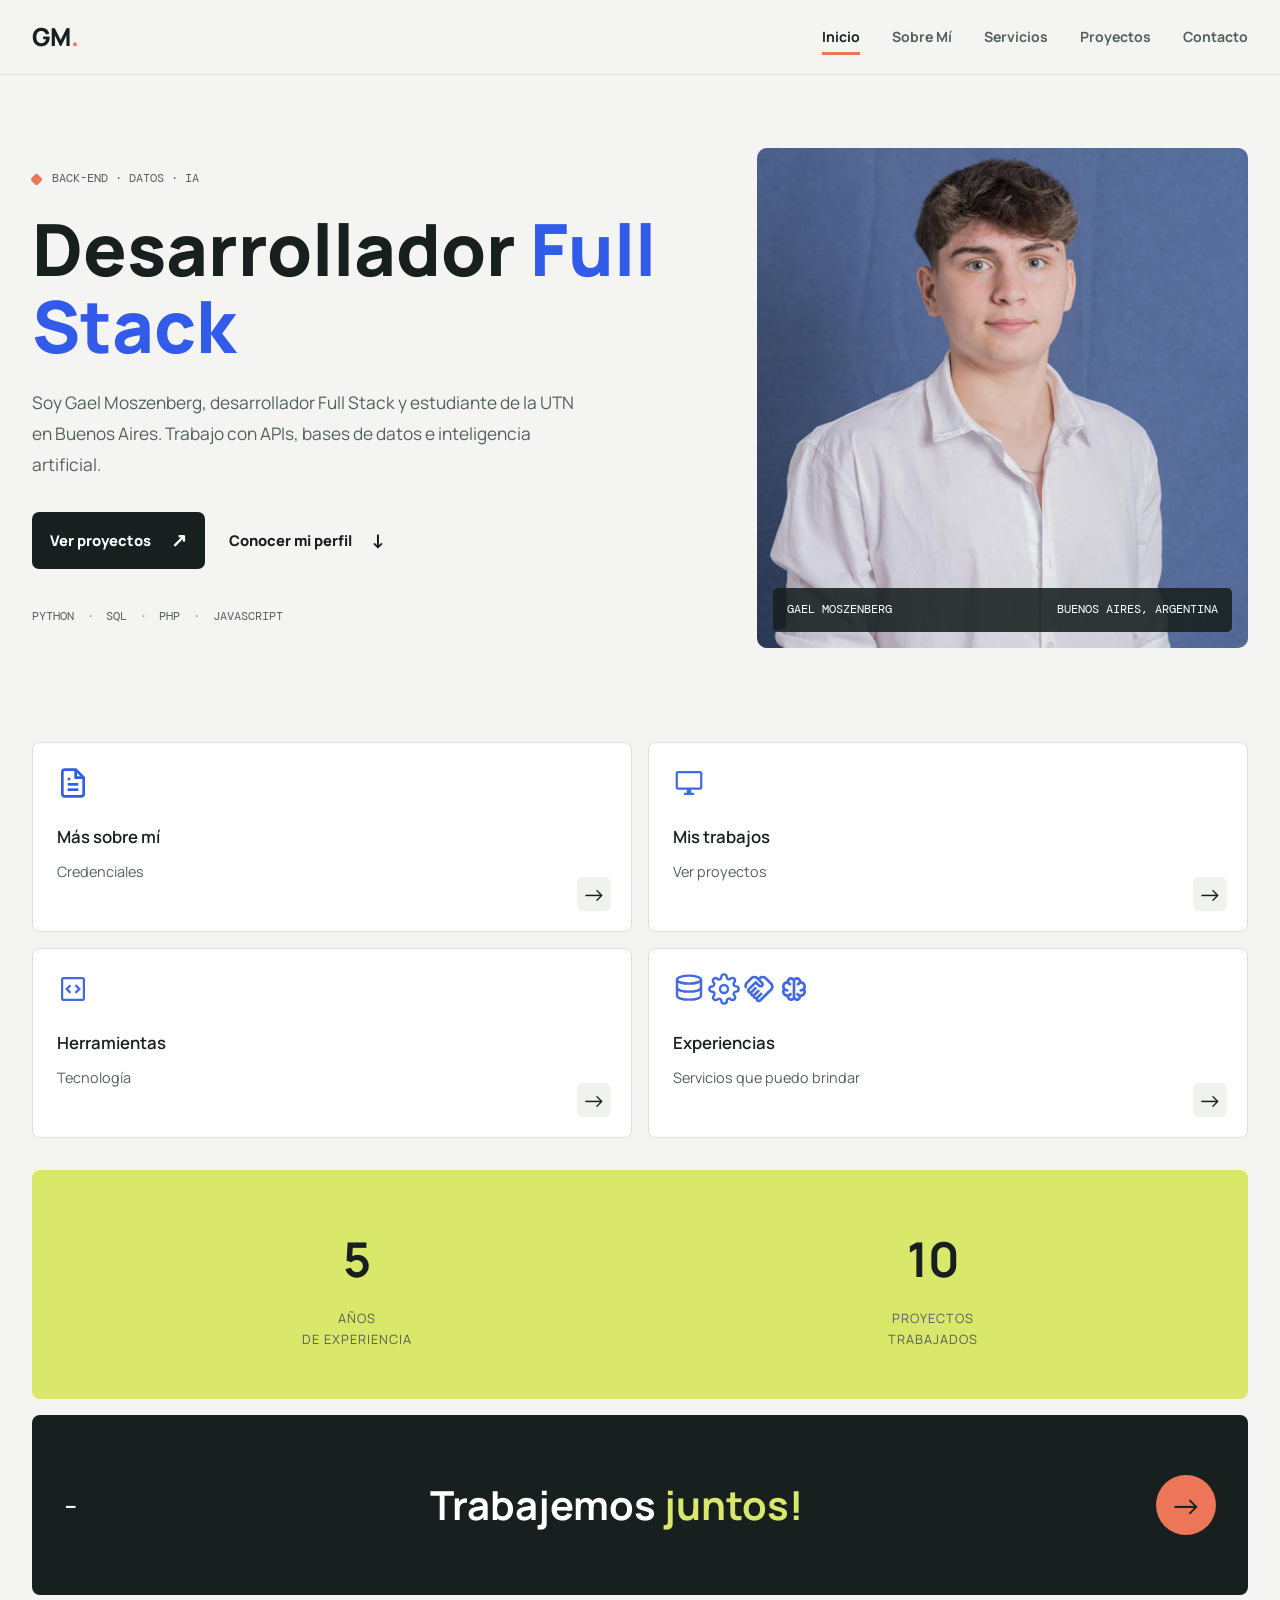
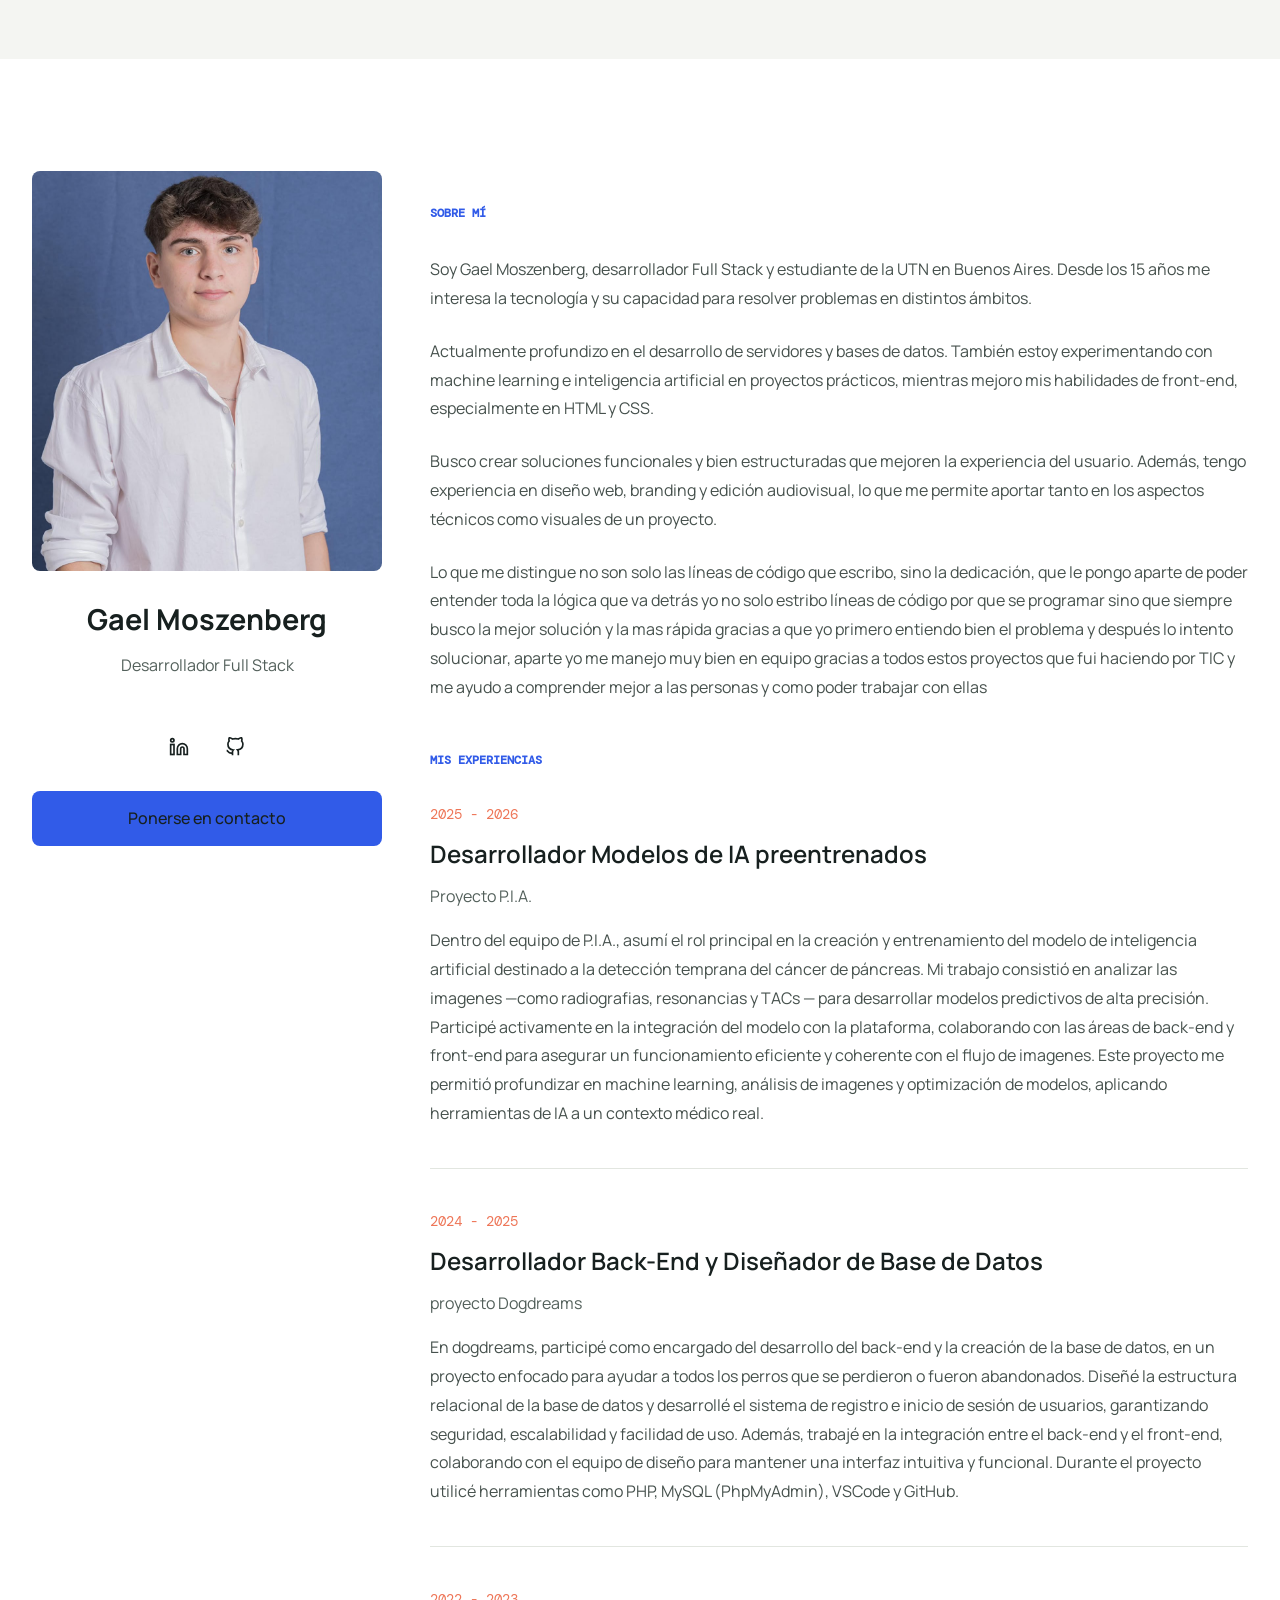
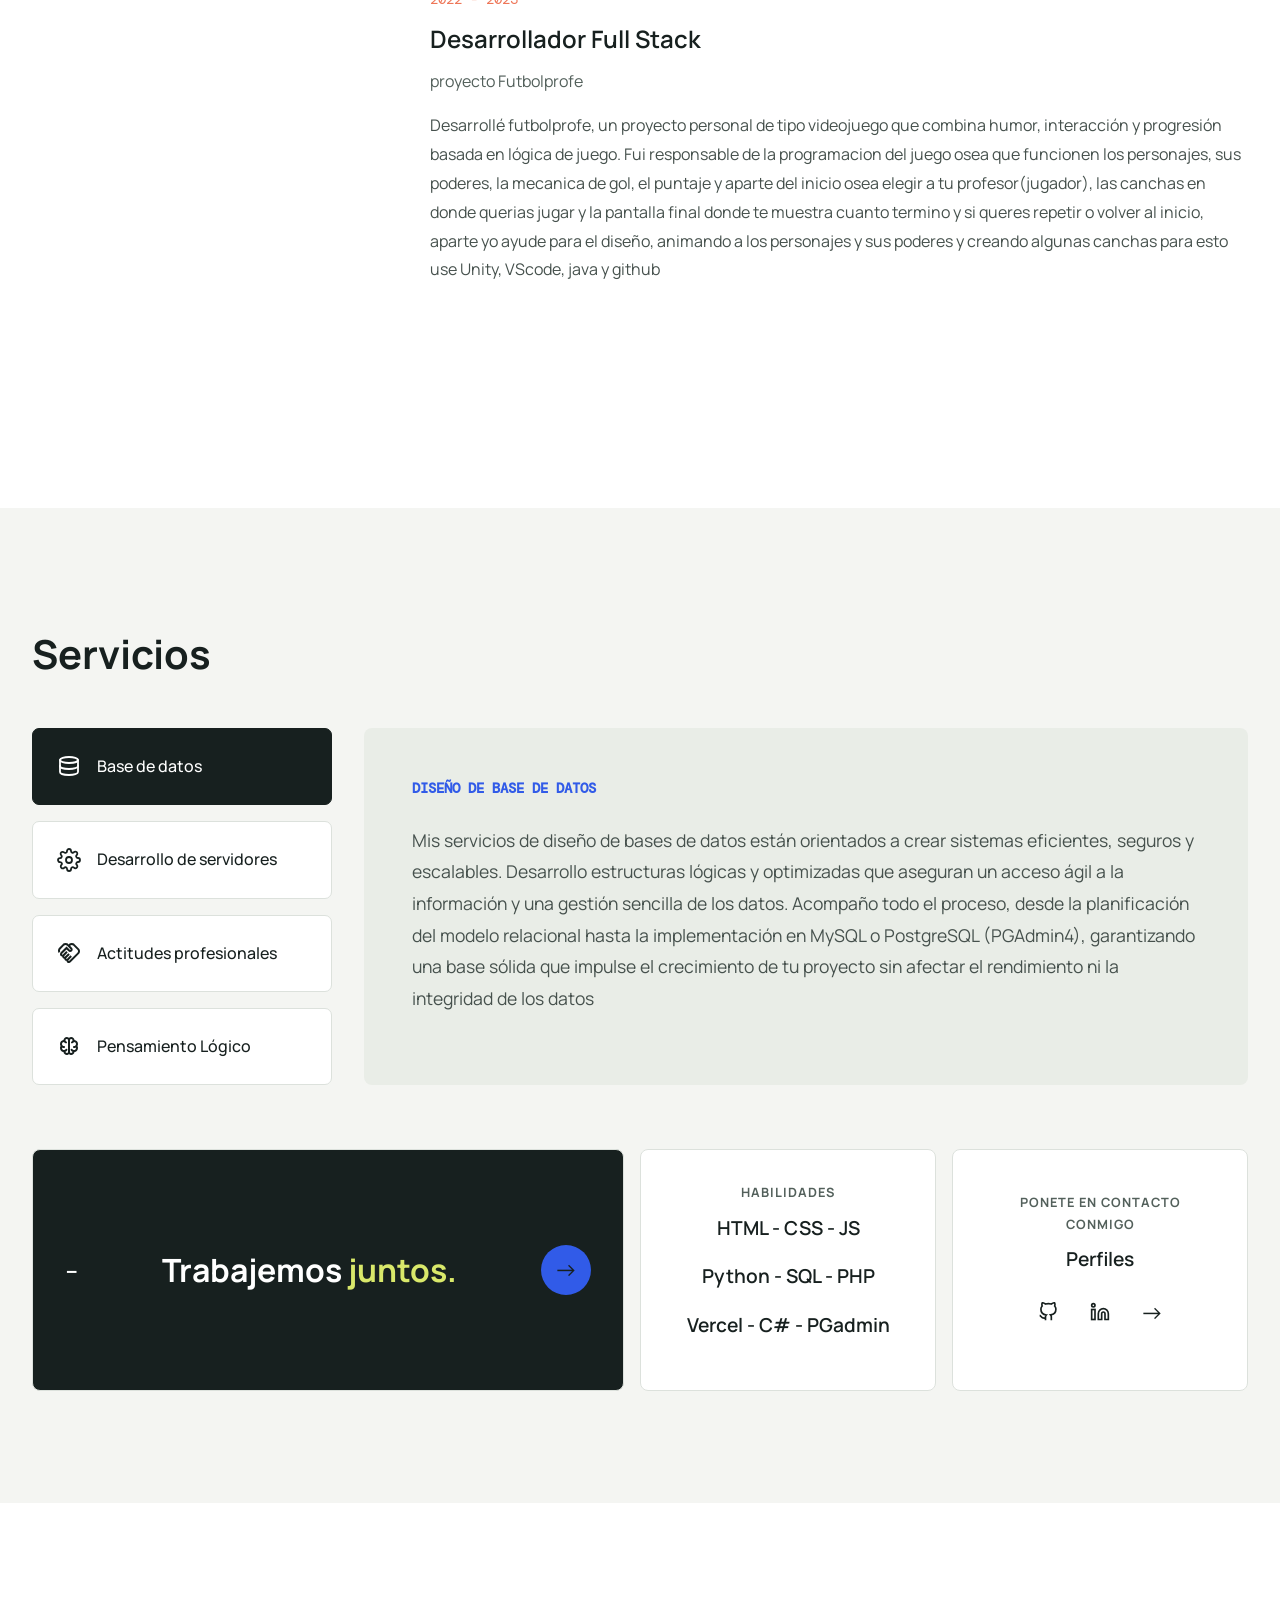
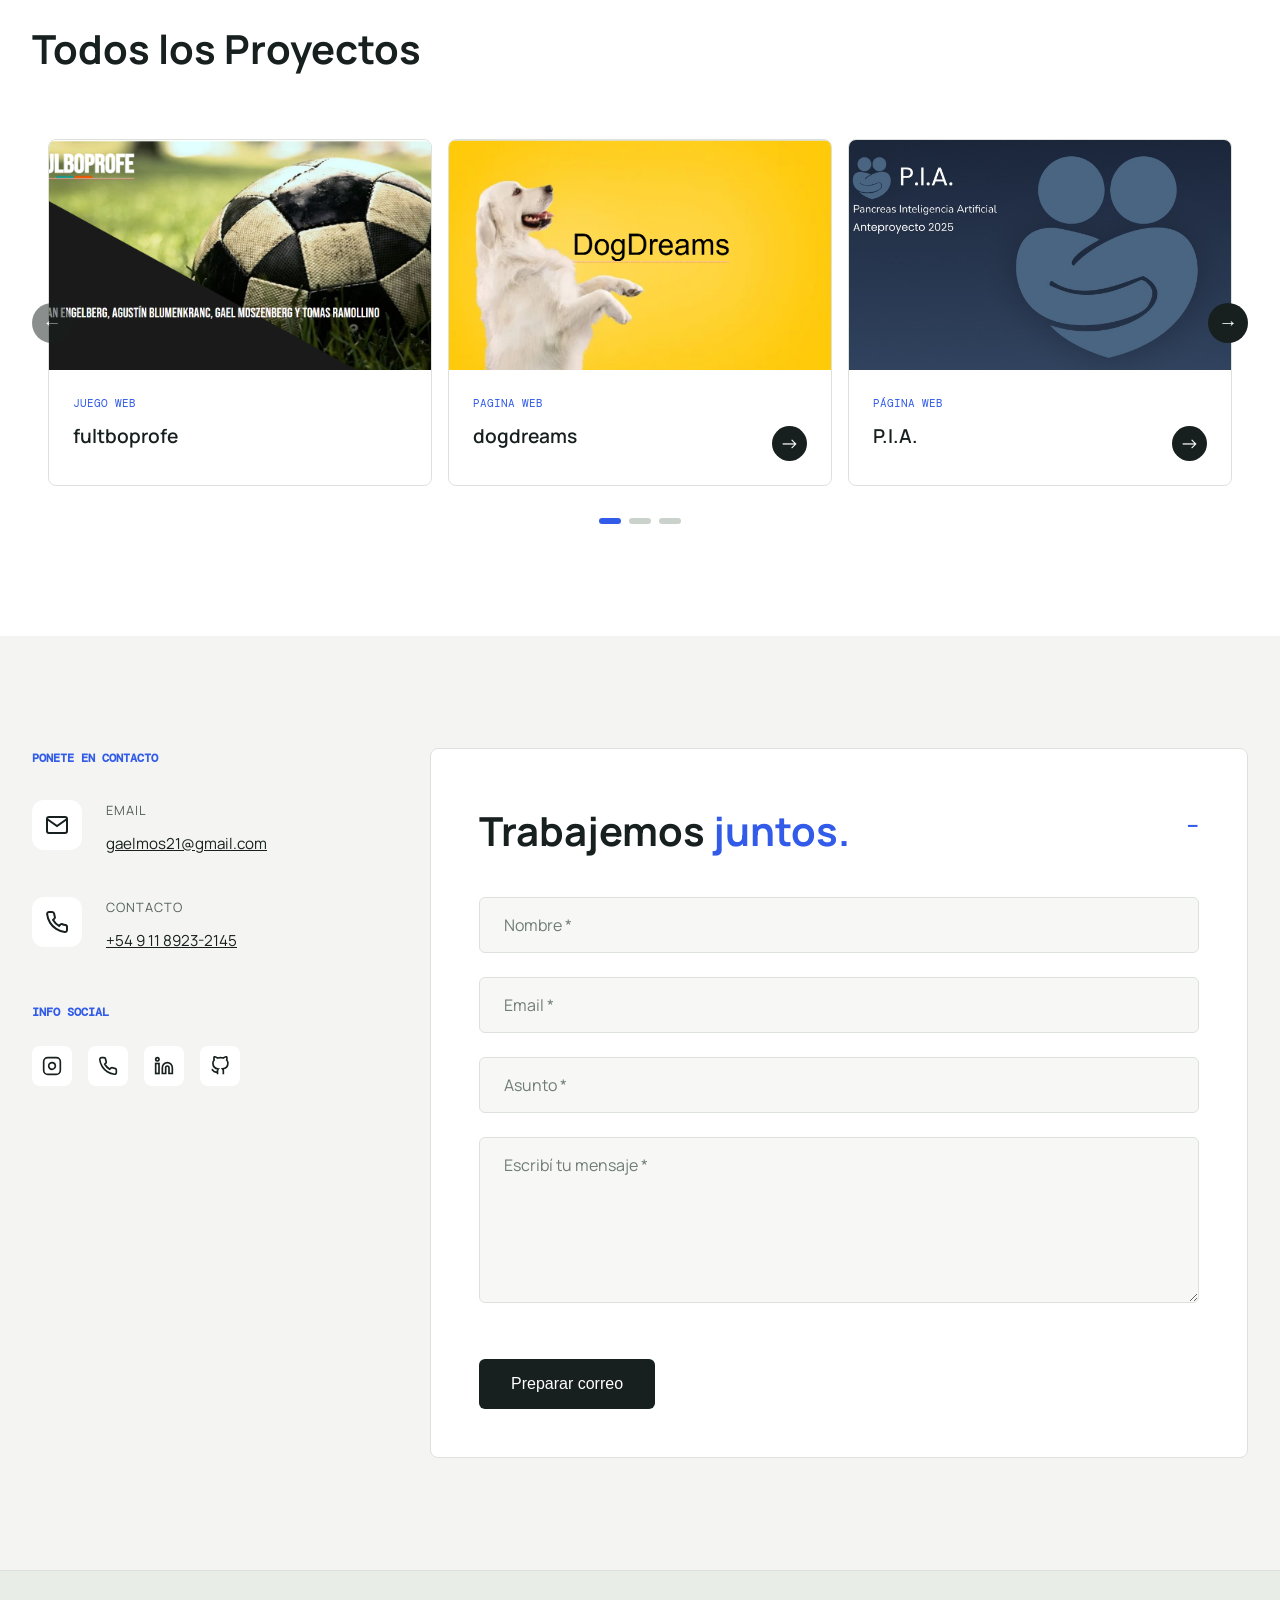
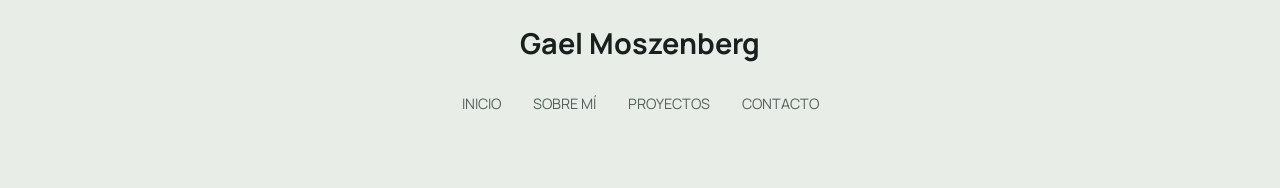
==== portfolio-GaelMoszenberg/index.html @ 809c3c64 "mejora-de-orden" ====
<!DOCTYPE html>
<html lang="es">
<head>
    <meta charset="UTF-8">
    <meta name="viewport" content="width=device-width, initial-scale=1.0">
    <title>Gael Moszenberg - Desarrollador BackEnd</title>
    <meta name="description" content="Portfolio de Gael Moszenberg: desarrollo backend, bases de datos e inteligencia artificial en Buenos Aires.">
    <link rel="preconnect" href="https://fonts.googleapis.com">
    <link rel="preconnect" href="https://fonts.gstatic.com" crossorigin>
    <link href="https://fonts.googleapis.com/css2?family=DM+Mono:wght@400;500&family=Manrope:wght@400;500;600;700;800&display=swap" rel="stylesheet">
    <link rel="stylesheet" href="estilos.css">
</head>
<body>
    <a class="enlace-saltar" href="#contenido">Saltar al contenido</a>
    <!-- nav -->
    <nav class="navegacion" aria-label="Navegación principal">
        <div class="contenedor-nav">
            <a href="#inicio" class="logo" aria-label="Gael Moszenberg, inicio">GM<span>.</span></a>
            <ul class="menu-nav" id="menu-principal">
                <li><a href="#inicio" class="enlace-nav activo">Inicio</a></li>
                <li><a href="#sobre-mi" class="enlace-nav">Sobre Mí</a></li>
                <li><a href="#servicios" class="enlace-nav">Servicios</a></li>
                <li><a href="#proyectos" class="enlace-nav">Proyectos</a></li>
                <li><a href="#contacto" class="enlace-nav">Contacto</a></li>
            </ul>
            <button class="boton-menu-movil" type="button" aria-label="Abrir menú" aria-controls="menu-principal" aria-expanded="false">
                <span></span>
                <span></span>
                <span></span>
            </button>
        </div>
    </nav>

    <!-- pefil Gae -->
    <main id="contenido">
    <section id="inicio" class="seccion-inicio">
        <div class="contenedor-inicio">
            <div class="hero-stage">
                <div class="hero-copy">
                    <p class="hero-eyebrow"><span class="hero-mark"></span> BACK-END · DATOS · IA</p>
                    <h1 class="hero-titulo">Desarrollador <span>Full Stack</span></h1>
                    <p class="hero-descripcion">Soy Gael Moszenberg, desarrollador Full Stack y estudiante de la UTN en Buenos Aires. Trabajo con APIs, bases de datos e inteligencia artificial.</p>
                    <div class="hero-acciones">
                        <a class="hero-primario" href="#proyectos">Ver proyectos <span aria-hidden="true">↗</span></a>
                        <a class="hero-secundario" href="#sobre-mi">Conocer mi perfil <span aria-hidden="true">↓</span></a>
                    </div>
                    <p class="hero-tecnologias">PYTHON <span>·</span> SQL <span>·</span> PHP <span>·</span> JAVASCRIPT</p>
                </div>
                <figure class="hero-retrato">
                    <img src="fotomia.jpeg" alt="Gael Moszenberg">
                    <figcaption><span>GAEL MOSZENBERG</span><span>BUENOS AIRES, ARGENTINA</span></figcaption>
                </figure>
            </div>
            <!-- Cuadrado de más sobre mí -->
            <div class="tarjetas-info">
                <div class="tarjeta-info">
                    <div class="icono-tarjeta">
                        <svg width="40" height="40" viewBox="0 0 24 24" fill="none" stroke="currentColor" stroke-width="2">
                            <path d="M14 2H6a2 2 0 0 0-2 2v16a2 2 0 0 0 2 2h12a2 2 0 0 0 2-2V8z"></path>
                            <polyline points="14 2 14 8 20 8"></polyline>
                            <line x1="16" y1="13" x2="8" y2="13"></line>
                            <line x1="16" y1="17" x2="8" y2="17"></line>
                            <polyline points="10 9 9 9 8 9"></polyline>
                        </svg>
                    </div>
                    <h3 class="titulo-tarjeta">Más sobre mí</h3>
                    <p class="descripcion-tarjeta">Credenciales</p>
                    <a href="#sobre-mi" class="flecha-tarjeta">→</a>
                </div>

                <!-- Cuadrado de proyectos -->
                <div class="tarjeta-info">
                    <div class="icono-tarjeta">
                        <svg height="40px" viewBox="0 -960 960 960" width="40px" fill="#4169E1">
                            <path d="M329.33-120v-66.67h84V-280H146.67q-27 0-46.84-19.83Q80-319.67 80-346.67v-426.66q0-27 19.83-46.84Q119.67-840 146.67-840h666.66q27 0 46.84 19.83Q880-800.33 880-773.33v426.66q0 27-19.83 46.84Q840.33-280 813.33-280H546.67v93.33h84V-120H329.33ZM146.67-346.67h666.66v-426.66H146.67v426.66Zm0 0v-426.66 426.66Z"/>
                        </svg>
                    </div>
                    <h3 class="titulo-tarjeta">Mis trabajos</h3>
                    <p class="descripcion-tarjeta">Ver proyectos</p>
                    <a href="#proyectos" class="flecha-tarjeta">→</a>
                </div>
                
                <!-- Cuadrado de herramientas -->
                <div class="tarjeta-info">
                    <div class="icono-tarjeta">
                        <svg height="40px" viewBox="0 -960 960 960" width="40px" fill="#4169E1">
                            <path d="m380.67-340.67 48-48.33-91-91L428-570.33l-48-48.34L241.33-480l139.34 139.33Zm198.66 0L718.67-480 579.33-619.33l-48 48.33 91 91-91 91 48 48.33ZM186.67-120q-27 0-46.84-19.83Q120-159.67 120-186.67v-586.66q0-27 19.83-46.84Q159.67-840 186.67-840h586.66q27 0 46.84 19.83Q840-800.33 840-773.33v586.66q0 27-19.83 46.84Q800.33-120 773.33-120H186.67Zm0-66.67h586.66v-586.66H186.67v586.66Zm0-586.66v586.66-586.66Z"/>
                        </svg>
                    </div>
                    <h3 class="titulo-tarjeta">Herramientas</h3>
                    <p class="descripcion-tarjeta">Tecnología</p>
                    <a href="#servicios" class="flecha-tarjeta" aria-label="Ver herramientas y tecnologías">→</a>
                </div>

                <!-- Cuadrado de mis experiencias -->
                <div class="tarjeta-info">
                    <div class="icono-tarjeta">
                        <svg  width="40" height="40" viewBox="0 0 24 24" fill="none" stroke="#4169E1" stroke-width="1.8" stroke-linecap="round" stroke-linejoin="round">
                            <ellipse cx="12" cy="5" rx="9" ry="3"></ellipse>
                            <path d="M3 5v6c0 1.7 4 3 9 3s9-1.3 9-3V5"></path>
                            <path d="M3 11v6c0 1.7 4 3 9 3s9-1.3 9-3v-6"></path>
                        </svg>
                        
                        <svg width="40" height="40" viewBox="0 0 24 24" fill="none" stroke="#4169E1" stroke-width="1.8" stroke-linecap="round" stroke-linejoin="round">
                            <circle cx="12" cy="12" r="3"></circle>
                            <path d="M19.4 15a1.65 1.65 0 0 0 .33 1.82l.06.06a2 2 0 1 1-2.83 2.83l-.06-.06a1.65 1.65 0 0 0-1.82-.33 1.65 1.65 0 0 0-1 1.51V21a2 2 0 1 1-4 0v-.09a1.65 1.65 0 0 0-1-1.51 1.65 1.65 0 0 0-1.82.33l-.06.06a2 2 0 1 1-2.83-2.83l.06-.06a1.65 1.65 0 0 0 .33-1.82 1.65 1.65 0 0 0-1.51-1H3a2 2 0 1 1 0-4h.09a1.65 1.65 0 0 0 1.51-1 1.65 1.65 0 0 0-.33-1.82l-.06-.06a2 2 0 1 1 2.83-2.83l.06.06a1.65 1.65 0 0 0 1.82.33H9a1.65 1.65 0 0 0 1-1.51V3a2 2 0 1 1 4 0v.09a1.65 1.65 0 0 0 1 1.51 1.65 1.65 0 0 0 1.82-.33l.06-.06a2 2 0 1 1 2.83 2.83l-.06.06a1.65 1.65 0 0 0-.33 1.82V9a1.65 1.65 0 0 0 1.51 1H21a2 2 0 1 1 0 4h-.09a1.65 1.65 0 0 0-1.51 1z"></path>
                        </svg>

                        <svg height="40" viewBox="0 -960 960 960" width="40" fill="#4169E1">
                            <path d="M475-160q4 0 8-2t6-4l328-328q12-12 17.5-27t5.5-30q0-16-5.5-30.5T817-607L647-777q-11-12-25.5-17.5T591-800q-15 0-30 5.5T534-777l-11 11 74 75q15 14 22 32t7 38q0 42-28.5 70.5T527-522q-20 0-38.5-7T456-550l-75-74-175 175q-3 3-4.5 6.5T200-435q0 8 6 14.5t14 6.5q4 0 8-2t6-4l136-136 56 56-135 136q-3 3-4.5 6.5T285-350q0 8 6 14t14 6q4 0 8-2t6-4l136-135 56 56-135 136q-3 2-4.5 6t-1.5 8q0 8 6 14t14 6q4 0 7.5-1.5t6.5-4.5l136-135 56 56-136 136q-3 3-4.5 6.5T454-180q0 8 6.5 14t14.5 6Zm-1 80q-37 0-65.5-24.5T375-166q-34-5-57-28t-28-57q-34-5-56.5-28.5T206-336q-38-5-62-33t-24-66q0-20 7.5-38.5T149-506l232-231 131 131q2 3 6 4.5t8 1.5q9 0 15-5.5t6-14.5q0-4-1.5-8t-4.5-6L398-777q-11-12-25.5-17.5T342-800q-15 0-30 5.5T285-777L144-635q-9 9-15 21t-8 24q-2 12 0 24.5t8 23.5l-58 58q-17-23-25-50.5T40-590q2-28 14-54.5T87-692l141-141q24-23 53.5-35t60.5-12q31 0 60.5 12t52.5 35l11 11 11-11q24-23 53.5-35t60.5-12q31 0 60.5 12t52.5 35l169 169q23 23 35 53t12 61q0 31-12 60.5T873-437L545-110q-14 14-32.5 22T474-80Zm-99-560Z"/>
                        </svg>

                        <svg height="40" viewBox="0 -960 960 960" width="40" fill="#4169E1">
                            <path d="M390-120q-51 0-88-35.5T260-241q-60-8-100-53t-40-106q0-21 5.5-41.5T142-480q-11-18-16.5-38t-5.5-42q0-61 40-105.5t99-52.5q3-51 41-86.5t90-35.5q26 0 48.5 10t41.5 27q18-17 41-27t49-10q52 0 89.5 35t40.5 86q59 8 99.5 53T840-560q0 22-5.5 42T818-480q11 18 16.5 38.5T840-400q0 62-40.5 106.5T699-241q-5 50-41.5 85.5T570-120q-25 0-48.5-9.5T480-156q-19 17-42 26.5t-48 9.5Zm130-590v460q0 21 14.5 35.5T570-200q20 0 34.5-16t15.5-36q-21-8-38.5-21.5T550-306q-10-14-7.5-30t16.5-26q14-10 30-7.5t26 16.5q11 16 28 24.5t37 8.5q33 0 56.5-23.5T760-400q0-5-.5-10t-2.5-10q-17 10-36.5 15t-40.5 5q-17 0-28.5-11.5T640-440q0-17 11.5-28.5T680-480q33 0 56.5-23.5T760-560q0-33-23.5-56T680-640q-11 18-28.5 31.5T613-587q-16 6-31-1t-20-23q-5-16 1.5-31t22.5-20q15-5 24.5-18t9.5-30q0-21-14.5-35.5T570-760q-21 0-35.5 14.5T520-710Zm-80 460v-460q0-21-14.5-35.5T390-760q-21 0-35.5 14.5T340-710q0 16 9 29.5t24 18.5q16 5 23 20t2 31q-6 16-21 23t-31 1q-21-8-38.5-21.5T279-640q-32 1-55.5 24.5T200-560q0 33 23.5 56.5T280-480q17 0 28.5 11.5T320-440q0 17-11.5 28.5T280-400q-21 0-40.5-5T203-420q-2 5-2.5 10t-.5 10q0 33 23.5 56.5T280-320q20 0 37-8.5t28-24.5q10-14 26-16.5t30 7.5q14 10 16.5 26t-7.5 30q-14 19-32 33t-39 22q1 20 16 35.5t35 15.5q21 0 35.5-14.5T440-250Zm40-230Z"/>
                        </svg>
                    </div>
                    <h3 class="titulo-tarjeta">Experiencias</h3>
                    <p class="descripcion-tarjeta">Servicios que puedo brindar</p>
                    <a href="#servicios" class="flecha-tarjeta">→</a>
                </div>
            </div>
        
            <div class="estadisticas">
                <div class="estadistica">
                    <h3 class="numero-estadistica" data-objetivo="7">0</h3>
                    <p class="texto-estadistica">Años<br>de Experiencia</p>
                </div>
                <div class="estadistica">
                    <h3 class="numero-estadistica" data-objetivo="15">0</h3>
                    <p class="texto-estadistica">Proyectos<br>Trabajados</p>
                </div>
            </div>

            <div class="cta-trabajemos">
                <div class="guion">-</div>
                <h2 class="titulo-cta">Trabajemos <span class="texto-azul">juntos!</span></h2>
                <a href="#contacto" class="flecha-cta">→</a>
            </div>
        </div>
    </section>

    <!-- Parte del portfolio "sobre mí" -->
    <section id="sobre-mi" class="seccion-sobre-mi">
        <div class="contenedor-sobre-mi">
            <div class="columna-izquierda">
                <div class="imagen-sobre-mi">
                    <img src="fotomia.jpeg" alt="Gael Moszenberg">
                </div>
                <h2 class="nombre-sobre-mi">Gael Moszenberg</h2>
                <p class="titulo-sobre-mi">Desarrollador Full Stack</p>
                <div class="iconos-sociales-sobre-mi">
                    <a href="https://www.linkedin.com/in/gael-moszenberg-6ba485358/" target="_blank" rel="noopener noreferrer" class="icono-social-sobre-mi" aria-label="LinkedIn">
                        <svg width="20" height="20" viewBox="0 0 24 24" fill="none" stroke="currentColor" stroke-width="2">
                            <path d="M16 8a6 6 0 0 1 6 6v7h-4v-7a2 2 0 0 0-2-2 2 2 0 0 0-2 2v7h-4v-7a6 6 0 0 1 6-6z"></path>
                            <rect x="2" y="9" width="4" height="12"></rect>
                            <circle cx="4" cy="4" r="2"></circle>
                        </svg>
                    </a>

                    <!-- Logo GitHub -->
                    <a href="https://github.com/gaelmos" target="_blank" rel="noopener noreferrer" class="icono-social-sobre-mi" aria-label="GitHub">
                        <svg width="20" height="20" viewBox="0 0 24 24" fill="none" stroke="currentColor" stroke-width="2">
                            <path d="M9 19c-5 1.5-5-2.5-7-3m14 6v-3.87a3.37 3.37 0 0 0-.94-2.61c3.14-.35 6.44-1.54 6.44-7A5.44 5.44 0 0 0 20 4.77 5.07 5.07 0 0 0 19.91 1S18.73.65 16 2.48a13.38 13.38 0 0 0-7 0C6.27.65 5.09 1 5.09 1A5.07 5.07 0 0 0 5 4.77a5.44 5.44 0 0 0-1.5 3.78c0 5.42 3.3 6.61 6.44 7A3.37 3.37 0 0 0 9 18.13V22"></path>
                        </svg>
                    </a>
                </div>
                <a href="#contacto" class="boton-contacto-sobre-mi">Ponerse en contacto</a>
            </div>

            <div class="columna-derecha">
                <h2 class="titulo-seccion">SOBRE MÍ</h2>
                <p class="parrafo-sobre-mi">
                    Soy Gael Moszenberg, desarrollador Full Stack y estudiante de la UTN en Buenos Aires. Desde los 15 años me interesa la tecnología y su capacidad para resolver problemas en distintos ámbitos.
                </p>
                <p class="parrafo-sobre-mi">
                    Actualmente profundizo en el desarrollo de servidores y bases de datos. También estoy experimentando con machine learning e inteligencia artificial en proyectos prácticos, mientras mejoro mis habilidades de front-end, especialmente en HTML y CSS.
                </p>
                <p class="parrafo-sobre-mi">
                    Busco crear soluciones funcionales y bien estructuradas que mejoren la experiencia del usuario. Además, tengo experiencia en diseño web, branding y edición audiovisual, lo que me permite aportar tanto en los aspectos técnicos como visuales de un proyecto.
                </p>
                <p class="parrafo-sobre-mi">
                    Lo que me distingue no son solo las líneas de código que escribo, sino la dedicación, que le pongo aparte de poder entender toda la lógica que va detrás yo no solo estribo líneas de código por que se programar sino que siempre busco la mejor solución y la mas rápida gracias a que yo primero entiendo bien el problema y después lo intento solucionar, aparte yo me manejo muy bien en equipo gracias a todos estos proyectos que fui haciendo por TIC y me ayudo a comprender mejor a las personas y como poder trabajar con ellas                </p>

                <h3 class="titulo-experiencia">MIS EXPERIENCIAS</h3>
                
                <div class="item-experiencia">
                    <p class="fecha-experiencia">2025 - 2026</p>
                    <h4 class="puesto-experiencia">Desarrollador Modelos de IA preentrenados</h4>
                    <p class="empresa-experiencia">Proyecto P.I.A.</p>
                    <p class="descripcion-experiencia">
                        Dentro del equipo de P.I.A., asumí el rol principal en la creación y entrenamiento del modelo de inteligencia artificial destinado a la detección temprana del cáncer de páncreas.
                        Mi trabajo consistió en analizar las imagenes —como radiografias, resonancias y TACs — para desarrollar modelos predictivos de alta precisión. Participé activamente en la integración del modelo con la plataforma, colaborando con las áreas de back-end y front-end para asegurar un funcionamiento eficiente y coherente con el flujo de imagenes. Este proyecto me permitió profundizar en machine learning, análisis de imagenes y optimización de modelos, aplicando herramientas de IA a un contexto médico real.
                    </p>
                </div>
                <div class="item-experiencia">
                    <p class="fecha-experiencia">2024 - 2025</p>
                    <h4 class="puesto-experiencia">Desarrollador Back-End y Diseñador de Base de Datos</h4>
                    <p class="empresa-experiencia">proyecto Dogdreams</p>
                    <p class="descripcion-experiencia">
                       En dogdreams, participé como encargado del desarrollo del back-end y la creación de la base de datos, en un proyecto enfocado para ayudar a todos los perros que se perdieron o fueron abandonados. Diseñé la estructura relacional de la base de datos y desarrollé el sistema de registro e inicio de sesión de usuarios, garantizando seguridad, escalabilidad y facilidad de uso. Además, trabajé en la integración entre el back-end y el front-end, colaborando con el equipo de diseño para mantener una interfaz intuitiva y funcional. Durante el proyecto utilicé herramientas como PHP, MySQL (PhpMyAdmin), VSCode y GitHub.
                    </p>
                </div>
                <div class="item-experiencia">
                    <p class="fecha-experiencia">2022 - 2023</p>
                    <h4 class="puesto-experiencia">Desarrollador Full Stack</h4>
                    <p class="empresa-experiencia">proyecto Futbolprofe</p>
                    <p class="descripcion-experiencia">
                        Desarrollé futbolprofe, un proyecto personal de tipo videojuego que combina humor, interacción y progresión basada en lógica de juego. Fui responsable de la programacion del juego osea que funcionen los personajes, sus poderes, la mecanica de gol, el puntaje y aparte del inicio osea elegir a tu profesor(jugador), las canchas en donde querias jugar y la pantalla final donde te muestra cuanto termino y si queres repetir o volver al inicio, aparte yo ayude para el diseño, animando a los personajes y sus poderes y creando algunas canchas para esto use Unity, VScode, java y github
                    </p>
                </div>
            </div>
        </div>
    </section>
    <!-- Sección Servicios -->
    <section id="servicios" class="seccion-servicios">
        <div class="contenedor-servicios">
            <h2 class="titulo-servicios">
                <span class="guion">-</span>
                Servicios
                <span class="guion">-</span>
            </h2>

            <div class="grid-servicios">
                <div class="menu-servicios" role="tablist" aria-label="Áreas de trabajo">

                    <!-- Diseño base de datos -->
                    <button type="button" role="tab" id="tab-datos" aria-controls="panel-datos" aria-selected="true" tabindex="0" class="item-menu-servicio activo" data-servicio="Diseño_de_base_de_datos">
                        <svg  width="24" height="24" viewBox="0 0 24 24" fill="none" stroke="#FFFFFF" stroke-width="1.8" stroke-linecap="round" stroke-linejoin="round">
                            <ellipse cx="12" cy="5" rx="9" ry="3"></ellipse>
                            <path d="M3 5v6c0 1.7 4 3 9 3s9-1.3 9-3V5"></path>
                            <path d="M3 11v6c0 1.7 4 3 9 3s9-1.3 9-3v-6"></path>
                        </svg>
                        <span>Base de datos</span>
                    </button>

                    <!-- Base de datos -->
                    <button type="button" role="tab" id="tab-backend" aria-controls="panel-backend" aria-selected="false" tabindex="-1" class="item-menu-servicio" data-servicio="Base-de-Datos">
                        <svg width="24" height="24" viewBox="0 0 24 24" fill="none" stroke="#FFFFFF" stroke-width="1.8" stroke-linecap="round" stroke-linejoin="round">
                            <circle cx="12" cy="12" r="3"></circle>
                            <path d="M19.4 15a1.65 1.65 0 0 0 .33 1.82l.06.06a2 2 0 1 1-2.83 2.83l-.06-.06a1.65 1.65 0 0 0-1.82-.33 1.65 1.65 0 0 0-1 1.51V21a2 2 0 1 1-4 0v-.09a1.65 1.65 0 0 0-1-1.51 1.65 1.65 0 0 0-1.82.33l-.06.06a2 2 0 1 1-2.83-2.83l.06-.06a1.65 1.65 0 0 0 .33-1.82 1.65 1.65 0 0 0-1.51-1H3a2 2 0 1 1 0-4h.09a1.65 1.65 0 0 0 1.51-1 1.65 1.65 0 0 0-.33-1.82l-.06-.06a2 2 0 1 1 2.83-2.83l.06.06a1.65 1.65 0 0 0 1.82.33H9a1.65 1.65 0 0 0 1-1.51V3a2 2 0 1 1 4 0v.09a1.65 1.65 0 0 0 1 1.51 1.65 1.65 0 0 0 1.82-.33l.06-.06a2 2 0 1 1 2.83 2.83l-.06.06a1.65 1.65 0 0 0-.33 1.82V9a1.65 1.65 0 0 0 1.51 1H21a2 2 0 1 1 0 4h-.09a1.65 1.65 0 0 0-1.51 1z"></path>
                        </svg>
                        <span>Desarrollo de servidores</span>
                    </button>
                    
                    <!-- Actitudes -->
                    <button type="button" role="tab" id="tab-equipo" aria-controls="panel-equipo" aria-selected="false" tabindex="-1" class="item-menu-servicio" data-servicio="Actitudes">
                        <svg height="24" viewBox="0 -960 960 960" width="24" fill="#FFFFFF">
                            <path d="M475-160q4 0 8-2t6-4l328-328q12-12 17.5-27t5.5-30q0-16-5.5-30.5T817-607L647-777q-11-12-25.5-17.5T591-800q-15 0-30 5.5T534-777l-11 11 74 75q15 14 22 32t7 38q0 42-28.5 70.5T527-522q-20 0-38.5-7T456-550l-75-74-175 175q-3 3-4.5 6.5T200-435q0 8 6 14.5t14 6.5q4 0 8-2t6-4l136-136 56 56-135 136q-3 3-4.5 6.5T285-350q0 8 6 14t14 6q4 0 8-2t6-4l136-135 56 56-135 136q-3 2-4.5 6t-1.5 8q0 8 6 14t14 6q4 0 7.5-1.5t6.5-4.5l136-135 56 56-136 136q-3 3-4.5 6.5T454-180q0 8 6.5 14t14.5 6Zm-1 80q-37 0-65.5-24.5T375-166q-34-5-57-28t-28-57q-34-5-56.5-28.5T206-336q-38-5-62-33t-24-66q0-20 7.5-38.5T149-506l232-231 131 131q2 3 6 4.5t8 1.5q9 0 15-5.5t6-14.5q0-4-1.5-8t-4.5-6L398-777q-11-12-25.5-17.5T342-800q-15 0-30 5.5T285-777L144-635q-9 9-15 21t-8 24q-2 12 0 24.5t8 23.5l-58 58q-17-23-25-50.5T40-590q2-28 14-54.5T87-692l141-141q24-23 53.5-35t60.5-12q31 0 60.5 12t52.5 35l11 11 11-11q24-23 53.5-35t60.5-12q31 0 60.5 12t52.5 35l169 169q23 23 35 53t12 61q0 31-12 60.5T873-437L545-110q-14 14-32.5 22T474-80Zm-99-560Z"/>
                        </svg>
                        <span>Actitudes profesionales</span>
                    </button>

                    <!-- Pensamiento logico -->
                    <button type="button" role="tab" id="tab-logica" aria-controls="panel-logica" aria-selected="false" tabindex="-1" class="item-menu-servicio" data-servicio="Pensamiento-Lógico">
                        <svg height="24" viewBox="0 -960 960 960" width="24" fill="#FFFFFF">
                            <path d="M390-120q-51 0-88-35.5T260-241q-60-8-100-53t-40-106q0-21 5.5-41.5T142-480q-11-18-16.5-38t-5.5-42q0-61 40-105.5t99-52.5q3-51 41-86.5t90-35.5q26 0 48.5 10t41.5 27q18-17 41-27t49-10q52 0 89.5 35t40.5 86q59 8 99.5 53T840-560q0 22-5.5 42T818-480q11 18 16.5 38.5T840-400q0 62-40.5 106.5T699-241q-5 50-41.5 85.5T570-120q-25 0-48.5-9.5T480-156q-19 17-42 26.5t-48 9.5Zm130-590v460q0 21 14.5 35.5T570-200q20 0 34.5-16t15.5-36q-21-8-38.5-21.5T550-306q-10-14-7.5-30t16.5-26q14-10 30-7.5t26 16.5q11 16 28 24.5t37 8.5q33 0 56.5-23.5T760-400q0-5-.5-10t-2.5-10q-17 10-36.5 15t-40.5 5q-17 0-28.5-11.5T640-440q0-17 11.5-28.5T680-480q33 0 56.5-23.5T760-560q0-33-23.5-56T680-640q-11 18-28.5 31.5T613-587q-16 6-31-1t-20-23q-5-16 1.5-31t22.5-20q15-5 24.5-18t9.5-30q0-21-14.5-35.5T570-760q-21 0-35.5 14.5T520-710Zm-80 460v-460q0-21-14.5-35.5T390-760q-21 0-35.5 14.5T340-710q0 16 9 29.5t24 18.5q16 5 23 20t2 31q-6 16-21 23t-31 1q-21-8-38.5-21.5T279-640q-32 1-55.5 24.5T200-560q0 33 23.5 56.5T280-480q17 0 28.5 11.5T320-440q0 17-11.5 28.5T280-400q-21 0-40.5-5T203-420q-2 5-2.5 10t-.5 10q0 33 23.5 56.5T280-320q20 0 37-8.5t28-24.5q10-14 26-16.5t30 7.5q14 10 16.5 26t-7.5 30q-14 19-32 33t-39 22q1 20 16 35.5t35 15.5q21 0 35.5-14.5T440-250Zm40-230Z"/>
                        </svg>
                        <span>Pensamiento Lógico</span>
                    </button>
                </div>

                <div class="contenido-servicios">
                    <div class="servicio-detalle activo" id="panel-datos" role="tabpanel" aria-labelledby="tab-datos" tabindex="0" data-servicio="Diseño_de_base_de_datos">
                        <h3 class="subtitulo-servicio">DISEÑO DE BASE DE DATOS</h3>
                        <p class="descripcion-servicio">
                            Mis servicios de diseño de bases de datos están orientados a crear sistemas 
                            eficientes, seguros y escalables. Desarrollo estructuras lógicas y optimizadas
                            que aseguran un acceso ágil a la información y una gestión sencilla de los datos. Acompaño todo el proceso, desde la planificación del modelo relacional hasta la implementación en MySQL o PostgreSQL (PGAdmin4), garantizando una base sólida que impulse el crecimiento de tu proyecto sin afectar el rendimiento ni la integridad de los datos
                        </p>
                    </div>
                    <div class="servicio-detalle" id="panel-backend" role="tabpanel" aria-labelledby="tab-backend" tabindex="0" data-servicio="Base-de-Datos" hidden>
                        <h3 class="subtitulo-servicio">BACK-END Y DESARROLLO DE SERVIDORES</h3>
                        <p class="descripcion-servicio">
                            Diseño y desarrollo la lógica interna de aplicaciones web, construyendo APIs 
                            seguras, rápidas y escalables con Python (Flask, FastAPI) y Node.js (Express). 
                            Mi trabajo se centra en una arquitectura limpia, una comunicación eficiente con las bases de datos y un rendimiento confiable. Cada componente del sistema está pensado para optimizar procesos, garantizar estabilidad y facilitar el trabajo de los desarrolladores que continúen el proyecto                        </p>
                    </div>
                    <div class="servicio-detalle" id="panel-equipo" role="tabpanel" aria-labelledby="tab-equipo" tabindex="0" data-servicio="Actitudes" hidden>
                        <h3 class="subtitulo-servicio">ACTITUDES PROFESIONALES</h3>
                        <p class="descripcion-servicio">
                            Me caracterizo por una fuerte orientación al trabajo en equipo, basada en la escucha activa, la comunicación clara y el respeto por las decisiones colectivas. Siempre busco aportar soluciones que realmente sumen y ayuden a que el proyecto avance con solidez.
                            Mi experiencia en distintos proyectos —desde back-end hasta inteligencia artificial, diseño y análisis— me permitió entender lo valioso que es integrar miradas interdisciplinarias. Creo profundamente que la tecnología crece cuando se comparte, cuando cada persona aporta su enfoque y cuando estamos dispuestos a aprender del otro.
                            Para mí, colaborar no es solo dividir tareas: es construir juntos, comprender cómo piensa el equipo y encontrar la mejor manera de unir habilidades para lograr resultados eficientes, creativos y bien fundamentados. Porque el verdadero crecimiento profesional surge de esa combinación de conocimiento, empatía y trabajo conjunto
                        </p>
                    </div>
                    <div class="servicio-detalle" id="panel-logica" role="tabpanel" aria-labelledby="tab-logica" tabindex="0" data-servicio="Pensamiento-Lógico" hidden>
                        <h3 class="subtitulo-servicio">PENSAMIENTO LÓGICO</h3>
                        <p class="descripcion-servicio">
                            Mi mayor fortaleza es el razonamiento lógico y analítico que aplico en cada etapa del desarrollo. Antes de escribir una sola línea de código, me enfoco en entender a fondo el problema, analizar la estructura del sistema y prever posibles errores.
                            Este enfoque me permite crear soluciones eficientes, claras y sostenibles, combinando precisión técnica con una visión estratégica del proyecto. Gracias a eso, pude trabajar en desafíos complejos, como el análisis de datos médicos en el proyecto P.I.A. o la implementación de estrategias de inteligencia artificial en PokIA.
                            No busco solo que el código funcione, sino que lo haga de la forma más inteligente y optimizada posible, manteniendo siempre la claridad, la escalabilidad y el propósito detrás de cada decisión técnica
                        </p>
                    </div>
                </div>
            </div>

            <div class="cta-servicios">
                <div class="contenido-cta-servicios">
                    <div class="guion">-</div>
                    <h2 class="titulo-cta-servicios">Trabajemos <span class="texto-azul">juntos.</span></h2>
                    <a href="#contacto" class="flecha-cta-servicios">→</a>
                </div>
                <div class="perfiles-servicios">
                    <h3 class="titulo-perfiles">HABILIDADES</h3>
                    <p class="subtitulo-perfiles">HTML - CSS - JS</p>
                    <p class="subtitulo-perfiles">Python - SQL - PHP</p>
                    <p class="subtitulo-perfiles">Vercel - C# - PGadmin</p>
                </div>
                <div class="perfiles-servicios">
                    <h3 class="titulo-perfiles">PONETE EN CONTACTO CONMIGO</h3>
                    <p class="subtitulo-perfiles">Perfiles</p>
                    <div class="iconos-perfiles">
                       <a href="https://github.com/gaelmos" target="_blank" class="icono-red-contacto">
                            <svg width="20" height="20" viewBox="0 0 24 24" fill="none" stroke="currentColor" stroke-width="2">
                                <path d="M9 19c-5 1.5-5-2.5-7-3m14 6v-3.87a3.37 3.37 0 0 0-.94-2.61c3.14-.35 6.44-1.54 6.44-7A5.44 5.44 0 0 0 20 4.77 5.07 5.07 0 0 0 19.91 1S18.73.65 16 2.48a13.38 13.38 0 0 0-7 0C6.27.65 5.09 1 5.09 1A5.07 5.07 0 0 0 5 4.77a5.44 5.44 0 0 0-1.5 3.78c0 5.42 3.3 6.61 6.44 7A3.37 3.37 0 0 0 9 18.13V22"></path>
                            </svg>
                        </a>
                         <a href="https://www.linkedin.com/in/gael-moszenberg-6ba485358/" target="_blank" class="icono-red-contacto">
                            <svg width="20" height="20" viewBox="0 0 24 24" fill="none" stroke="currentColor" stroke-width="2">
                                <path d="M16 8a6 6 0 0 1 6 6v7h-4v-7a2 2 0 0 0-2-2 2 2 0 0 0-2 2v7h-4v-7a6 6 0 0 1 6-6z"></path>
                                <rect x="2" y="9" width="4" height="12"></rect>
                                <circle cx="4" cy="4" r="2"></circle>
                            </svg>
                        </a>
                        
                    <a href="#contacto" class="flecha-perfiles">→</a>
                </div>
            </div>
        </div>
    </section>

    <!-- Sección Trabajos -->
    <section id="proyectos" class="seccion-proyectos">
        <div class="contenedor-proyectos">
            <h2 class="titulo-proyectos">
                <span class="guion">-</span>
                Todos los Proyectos
                <span class="guion">-</span>
            </h2>
            <div class="carousel-container" role="region" aria-label="Proyectos destacados" aria-roledescription="carrusel">
                <button class="carousel-button prev" type="button" aria-label="Ver proyectos anteriores">←</button>
                <div class="carousel-proyectos" aria-live="polite">
                    <div class="tarjeta-proyecto">
                        <div class="imagen-proyecto">
                            <img src="./imagenes/Captura de pantalla 2025-11-05 203720.png" alt="fultboprofe">
                        </div>
                        <div class="info-proyecto">
                            <p class="categoria-proyecto">Juego web</p>
                            <h3 class="titulo-proyecto">fultboprofe</h3>
                        </div>
                    </div>

                    <div class="tarjeta-proyecto">
                        <div class="imagen-proyecto">
                            <img src="./imagenes/Captura de pantalla 2025-11-05 203743.png" alt="dogdreams">
                        </div>
                        <div class="info-proyecto">
                            <p class="categoria-proyecto">pagina web</p>
                            <h3 class="titulo-proyecto">dogdreams</h3>
                            <a href="https://github.com/gaelmos/dogdreams" class="enlace-proyecto">→</a>
                        </div>
                    </div>
                    <div class="tarjeta-proyecto">
                        <div class="imagen-proyecto">
                            <img src="./imagenes/PIAPORTFOLIO.jpg" alt="P.I.A.">
                        </div>
                        <div class="info-proyecto">
                            <p class="categoria-proyecto">Página Web</p>
                            <h3 class="titulo-proyecto">P.I.A.</h3>
                            <a href="https://github.com/Pepe08tn/Proyecto-PIA-2025" class="enlace-proyecto">→</a>
                        </div>
                    </div>
                    
                    <div class="tarjeta-proyecto">
                        <div class="imagen-proyecto">
                            <img src="./imagenes/medico.png" alt="landing page">
                        </div>
                        <div class="info-proyecto">
                            <p class="categoria-proyecto">pagina web</p>
                            <h3 class="titulo-proyecto">landing page</h3>
                            <a href="https://github.com/gaelmos/medical-landing" class="enlace-proyecto">→</a>
                        </div>
                    </div>

                    <div class="tarjeta-proyecto">
                        <div class="imagen-proyecto">
                            <img src="./imagenes/Captura de pantalla 2026-10-01 004538.png" alt="proyecto final blender">
                        </div>
                        <div class="info-proyecto">
                            <p class="categoria-proyecto">pagina web</p>
                            <h3 class="titulo-proyecto">proyecto final blender</h3>
                            <a href="https://github.com/gaelmos/tp-final-gael-moszenberg/tree/main" class="enlace-proyecto">→</a>
                        </div>
                    </div>
                    <div class="tarjeta-proyecto">
                        <div class="imagen-proyecto">
                            <img src="./imagenes/CanalPanama.jpg" alt="Canal Panamá">
                        </div>
                        <div class="info-proyecto">
                            <p class="categoria-proyecto">Python TP</p>
                            <h3 class="titulo-proyecto">Canal Panamá</h3>
                            <a href="https://github.com/ORT-Shulian-Software/panama-moszenberg-engelberg-y-zaltzman" class="enlace-proyecto">→</a>
                        </div>
                    </div>

                    <div class="tarjeta-proyecto">
                        <div class="imagen-proyecto">
                            <img src="./imagenes/EstimadorDeAlcolemia.jpg" alt="Estimador de Alcolemia">
                        </div>
                        <div class="info-proyecto">
                            <p class="categoria-proyecto">Formulario</p>
                            <h3 class="titulo-proyecto">Estimador de Alcoholemia</h3>
                            <a href="https://github.com/ORT-Shulian-Software/Alcoholemia-zaltzman-moszenberg-engelberg" class="enlace-proyecto">→</a>
                        </div>
                    </div>

                    <div class="tarjeta-proyecto">
                        <div class="imagen-proyecto">
                            <img src="./imagenes/ChiquiTapiaTPSHULI.jpg" alt="la Chiqui League">
                        </div>
                        <div class="info-proyecto">
                            <p class="categoria-proyecto">Python TP</p>
                            <h3 class="titulo-proyecto">La Chiqui League</h3>
                            <a href="https://github.com/ORT-Shulian-Software/la-chiqui-league-pedro-uri-elian" class="enlace-proyecto">→</a>
                        </div>
                    </div>

                </div>
                <button class="carousel-button next" type="button" aria-label="Ver más proyectos">→</button>
                <div class="carousel-dots" role="group" aria-label="Páginas de proyectos"></div>
            </div>
        </div>
    </section>

    <!-- Sección Contacto -->
    <section id="contacto" class="seccion-contacto">
        <div class="contenedor-contacto">
            <div class="info-contacto">
                <h2 class="titulo-contacto">PONETE EN CONTACTO</h2>
                
                <div class="item-contacto">
                    <div class="icono-contacto">
                        <svg width="24" height="24" viewBox="0 0 24 24" fill="none" stroke="currentColor" stroke-width="2">
                            <path d="M4 4h16c1.1 0 2 .9 2 2v12c0 1.1-.9 2-2 2H4c-1.1 0-2-.9-2-2V6c0-1.1.9-2 2-2z"></path>
                            <polyline points="22,6 12,13 2,6"></polyline>
                        </svg>
                    </div>
                    <div class="texto-contacto">
                        <p class="label-contacto">EMAIL</p>
                        <a class="valor-contacto" href="mailto:gaelmos21@gmail.com">gaelmos21@gmail.com</a>
                    </div>
                </div>

                <div class="item-contacto">
                    <div class="icono-contacto">
                        <svg width="24" height="24" viewBox="0 0 24 24" fill="none" stroke="currentColor" stroke-width="2">
                            <path d="M22 16.92v3a2 2 0 0 1-2.18 2 19.79 19.79 0 0 1-8.63-3.07 19.5 19.5 0 0 1-6-6 19.79 19.79 0 0 1-3.07-8.67A2 2 0 0 1 4.11 2h3a2 2 0 0 1 2 1.72 12.84 12.84 0 0 0 .7 2.81 2 2 0 0 1-.45 2.11L8.09 9.91a16 16 0 0 0 6 6l1.27-1.27a2 2 0 0 1 2.11-.45 12.84 12.84 0 0 0 2.81.7A2 2 0 0 1 22 16.92z"></path>
                        </svg>
                    </div>
                    <div class="texto-contacto">
                        <p class="label-contacto">CONTACTO</p>
                        <a class="valor-contacto" href="tel:+5491189232145">+54 9 11 8923-2145</a>
                    </div>
                </div>

                <div class="redes-sociales-contacto">
                    <h3 class="titulo-redes">INFO SOCIAL</h3>
                    <div class="iconos-redes-contacto">
                       
                        <!-- Instagram -->
                        <a href="https://www.instagram.com/gael_moszenberg/" target="_blank" class="icono-red-contacto">
                            <svg width="20" height="20" viewBox="0 0 24 24" fill="none" stroke="currentColor" stroke-width="2">
                                <rect x="2" y="2" width="20" height="20" rx="5" ry="5"></rect>
                                <path d="M16 11.37A4 4 0 1 1 12.63 8 4 4 0 0 1 16 11.37z"></path>
                                <line x1="17.5" y1="6.5" x2="17.51" y2="6.5"></line>
                            </svg>
                        </a>
                    
                   
                        <!-- Telefono -->
                        <a href="tel:+5491189232145" class="icono-red-contacto" aria-label="Llamar por teléfono">
                            <svg width="20" height="20" viewBox="0 0 24 24" fill="none" stroke="currentColor" stroke-width="2">
                                <path d="M22 16.92v3a2 2 0 0 1-2.18 2 19.79 19.79 0 0 1-8.63-3.07 19.5 19.5 0 0 1-6-6 19.79 19.79 0 0 1-3.07-8.67A2 2 0 0 1 4.11 2h3a2 2 0 0 1 2 1.72 12.84 12.84 0 0 0 .7 2.81 2 2 0 0 1-.45 2.11L8.09 9.91a16 16 0 0 0 6 6l1.27-1.27a2 2 0 0 1 2.11-.45 12.84 12.84 0 0 0 2.81.7A2 2 0 0 1 22 16.92z"></path>
                            </svg>
                        </a>
                        <!-- Linkedin -->
                        <a href="https://www.linkedin.com/in/gael-moszenberg-6ba485358/" target="_blank" class="icono-red-contacto">
                            <svg width="20" height="20" viewBox="0 0 24 24" fill="none" stroke="currentColor" stroke-width="2">
                                <path d="M16 8a6 6 0 0 1 6 6v7h-4v-7a2 2 0 0 0-2-2 2 2 0 0 0-2 2v7h-4v-7a6 6 0 0 1 6-6z"></path>
                                <rect x="2" y="9" width="4" height="12"></rect>
                                <circle cx="4" cy="4" r="2"></circle>
                            </svg>
                        </a>
                        <!-- GitHub -->
                        <a href="https://github.com/gaelmos" target="_blank" class="icono-red-contacto">
                            <svg width="20" height="20" viewBox="0 0 24 24" fill="none" stroke="currentColor" stroke-width="2">
                                <path d="M9 19c-5 1.5-5-2.5-7-3m14 6v-3.87a3.37 3.37 0 0 0-.94-2.61c3.14-.35 6.44-1.54 6.44-7A5.44 5.44 0 0 0 20 4.77 5.07 5.07 0 0 0 19.91 1S18.73.65 16 2.48a13.38 13.38 0 0 0-7 0C6.27.65 5.09 1 5.09 1A5.07 5.07 0 0 0 5 4.77a5.44 5.44 0 0 0-1.5 3.78c0 5.42 3.3 6.61 6.44 7A3.37 3.37 0 0 0 9 18.13V22"></path>
                            </svg>
                        </a>
                    </div>
                </div>
            </div>

            <div class="formulario-contacto">
                <h2 class="titulo-formulario">Trabajemos <span class="texto-azul">juntos.</span></h2>
                <div class="guion-formulario">-</div>
                
                <form id="formulario-contacto" class="form-contacto">
                    <div class="campo-formulario">
                        <input type="text" id="nombre" name="nombre" placeholder="Nombre *" autocomplete="name" aria-label="Nombre" required>
                    </div>
                    <div class="campo-formulario">
                        <input type="email" id="email" name="email" placeholder="Email *" autocomplete="email" aria-label="Email" required>
                    </div>
                    <div class="campo-formulario">
                        <input type="text" id="asunto" name="asunto" placeholder="Asunto *" aria-label="Asunto" required>
                    </div>
                    <div class="campo-formulario">
                        <textarea id="mensaje" name="mensaje" placeholder="Escribí tu mensaje *" rows="6" aria-label="Mensaje" required></textarea>
                    </div>
                        <p class="estado-formulario" id="estado-formulario" aria-live="polite"></p>
                        <button type="submit" class="boton-enviar">Preparar correo</button>
                </form>
            </div>
        </div>
    </section>

    <!-- Footer -->
    </main>
    <footer class="footer">
        <div class="contenedor-footer">
            <h2 class="logo-footer">Gael Moszenberg</h2>
            <nav class="nav-footer">
                <a href="#inicio">INICIO</a>
                <a href="#sobre-mi">SOBRE MÍ</a>
                <a href="#proyectos">PROYECTOS</a>
                <a href="#contacto">CONTACTO</a>
            </nav>
        </div>
    </footer>

    <script src="mainGae.js"></script>
</body>
</html>
---- portfolio-GaelMoszenberg/estilos.css ----
* {
    margin: 0;
    padding: 0;
    box-sizing: border-box;
}

:root {
    --color-fondo: #FFF9F9;
    --color-fondo-secundario: #B8A7A7;
    --color-texto: #000000;
    --color-texto-secundario: #514A4A;
    --color-azul: #4169E1;
    --color-azul-hover: #5179f1;
    --radio-borde: 16px;
    --transicion: all 0.3s ease;
}

body {
    font-family: -apple-system, BlinkMacSystemFont, 'Segoe UI', Roboto, Oxygen, Ubuntu, Cantarell, sans-serif;
    background-color: var(--color-fondo);
    color: var(--color-texto);
    line-height: 1.6;
    overflow-x: hidden;
}

/* Navegación */
.navegacion {
    position: fixed;
    top: 0;
    left: 0;
    right: 0;
    background-color: #FFF9F9;
    backdrop-filter: blur(10px);
    z-index: 1000;
    padding: 1.5rem 0;
    border-bottom: 1px solid rgba(0, 0, 0, 0.1);
}

.contenedor-nav {
    max-width: 1400px;
    margin: 0 auto;
    padding: 0 2rem;
    display: flex;
    justify-content: space-between;
    align-items: center;
}

.logo {
    font-size: 1.5rem;
    font-weight: 700;
    color: var(--color-texto);
}

.menu-nav {
    display: flex;
    list-style: none;
    gap: 2.5rem;
}

.enlace-nav {
    color: var(--color-texto-secundario);
    text-decoration: none;
    font-size: 0.95rem;
    transition: var(--transicion);
    position: relative;
}

.enlace-nav:hover,
.enlace-nav.activo {
    color: var(--color-texto);
}

.enlace-nav.activo::after {
    content: '';
    position: absolute;
    bottom: -5px;
    left: 0;
    width: 100%;
    height: 2px;
    background-color: var(--color-azul);
}

.boton-cv {
    background-color: var(--color-fondo-secundario);
    color: var(--color-texto);
    padding: 0.75rem 1.5rem;
    border-radius: 8px;
    text-decoration: none;
    font-size: 0.9rem;
    transition: var(--transicion);
    border: 1px solid rgba(255, 255, 255, 0.1);
}

.boton-cv:hover {
    background-color: var(--color-azul);
    border-color: var(--color-azul);
}

.boton-menu-movil {
    display: none;
    flex-direction: column;
    gap: 5px;
    background: none;
    border: none;
    cursor: pointer;
}

.boton-menu-movil span {
    width: 25px;
    height: 2px;
    background-color: var(--color-texto);
    transition: var(--transicion);
}

/* Sección Inicio */
.seccion-inicio {
    min-height: 100vh;
    padding: 120px 2rem 4rem;
}

.contenedor-inicio {
    max-width: 1400px;
    margin: 0 auto;
    display: grid;
    grid-template-columns: 350px 1fr;
    gap: 2rem;
    flex-direction: row-reverse;
}

.tarjeta-perfil {
    background-color: var(--color-fondo-secundario);
    border-radius: var(--radio-borde);
    padding: 2rem;
    text-align: center;
    border: 1px solid rgba(255, 255, 255, 0.1);
}

.imagen-perfil {
    width: 200px;
    height: 200px;
    margin: 0 auto 1.5rem;
    border-radius: 20px;
    overflow: hidden;
}

.imagen-perfil img {
    width: 100%;
    height: 100%;
    object-fit: cover;
}

.nombre-perfil {
    font-size: 1.8rem;
    font-weight: 700;
    margin-bottom: 0.5rem;
}

.titulo-perfil {
    color: var(--color-texto-secundario);
    font-size: 1rem;
    margin-bottom: 1rem;
}

.descripcion-perfil {
    color: var(--color-texto-secundario);
    font-size: 0.95rem;
    line-height: 1.6;
    margin-bottom: 1.5rem;
}

.iconos-sociales {
    display: flex;
    justify-content: center;
    gap: 1rem;
    margin-bottom: 1.5rem;
}

.icono-social {
    width: 40px;
    height: 40px;
    background-color: rgba(255, 255, 255, 0.05);
    border-radius: 8px;
    display: flex;
    align-items: center;
    justify-content: center;
    color: var(--color-texto);
    transition: var(--transicion);
    border: 1px solid rgba(255, 255, 255, 0.1);
}

.icono-social:hover {
    background-color: var(--color-azul);
    border-color: var(--color-azul);
    transform: translateY(-3px);
}

.boton-contacto {
    display: inline-block;
    background-color: var(--color-azul);
    color: var(--color-texto);
    padding: 0.875rem 2rem;
    border-radius: 8px;
    text-decoration: none;
    font-weight: 500;
    transition: var(--transicion);
}

.boton-contacto:hover {
    background-color: var(--color-azul-hover);
    transform: translateY(-2px);
}

.tarjetas-info {
    display: grid;
    grid-template-columns: repeat(2, 1fr);
    gap: 2rem;
    margin-top: 2rem;
}

.tarjeta-info {
    background-color: var(--color-fondo-secundario);
    border-radius: var(--radio-borde);
    padding: 2rem;
    border: 1px solid rgba(255, 255, 255, 0.1);
    position: relative;
    transition: var(--transicion);
    cursor: pointer;
}

.tarjeta-info:hover {
    transform: translateY(-5px);
    border-color: var(--color-azul);
}

.icono-tarjeta {
    margin-bottom: 1rem;
    color: var(--color-azul);
}

.titulo-tarjeta {
    font-size: 1.2rem;
    font-weight: 600;
    margin-bottom: 0.5rem;
}

.descripcion-tarjeta {
    color: var(--color-texto-secundario);
    font-size: 0.9rem;
}

.flecha-tarjeta {
    position: absolute;
    bottom: 2rem;
    right: 2rem;
    width: 40px;
    height: 40px;
    background-color: rgba(255, 255, 255, 0.05);
    border-radius: 50%;
    display: flex;
    align-items: center;
    justify-content: center;
    color: var(--color-texto);
    text-decoration: none;
    font-size: 1.5rem;
    transition: var(--transicion);
}

.tarjeta-info:hover .flecha-tarjeta {
    background-color: var(--color-azul);
}

.estadisticas {
    background-color: var(--color-fondo-secundario);
    border-radius: var(--radio-borde);
    padding: 3rem 2rem;
    display: flex;
    justify-content: space-around;
    border: 1px solid rgba(255, 255, 255, 0.1);
    margin-bottom: 2rem;
}

.estadistica {
    text-align: center;
}

.numero-estadistica {
    font-size: 3rem;
    font-weight: 700;
    color: var(--color-azul);
    margin-bottom: 0.5rem;
}

.texto-estadistica {
    color: var(--color-texto-secundario);
    font-size: 0.8rem;
    text-transform: uppercase;
    letter-spacing: 1px;
}

.cta-trabajemos {
    background-color: var(--color-fondo-secundario);
    border-radius: var(--radio-borde);
    padding: 3rem 2rem;
    display: flex;
    align-items: center;
    justify-content: space-between;
    border: 1px solid rgba(255, 255, 255, 0.1);
    position: relative;
    overflow: hidden;
    height: 223px;
}

.guion {
    font-size: 2rem;
    color: var(--color-blanco);
}

.titulo-cta {
    font-size: 2.5rem;
    font-weight: 700;
    flex: 1;
    text-align: center;
}

.texto-azul {
    color: var(--color-azul);
}

.flecha-cta {
    width: 60px;
    height: 60px;
    background-color: var(--color-azul);
    border-radius: 50%;
    display: flex;
    align-items: center;
    justify-content: center;
    color: var(--color-texto);
    text-decoration: none;
    font-size: 2rem;
    transition: var(--transicion);
}

.flecha-cta:hover {
    background-color: var(--color-azul-hover);
    transform: rotate(45deg) scale(1.1);
}

/* Sección Sobre Mí */
.seccion-sobre-mi {
    min-height: 100vh;
    padding: 120px 2rem 4rem;
}

.contenedor-sobre-mi {
    max-width: 1400px;
    margin: 0 auto;
    display: grid;
    grid-template-columns: 350px 1fr;
    gap: 3rem;
}

.columna-izquierda {
    position: sticky;
    top: 120px;
    height: fit-content;
}

.imagen-sobre-mi {
    width: 100%;
    height: 400px;
    border-radius: var(--radio-borde);
    overflow: hidden;
    margin-bottom: 1.5rem;
}

.imagen-sobre-mi img {
    width: 100%;
    height: 100%;
    object-fit: cover;
}

.nombre-sobre-mi {
    font-size: 1.8rem;
    font-weight: 700;
    margin-bottom: 0.5rem;
    text-align: center;
}

.titulo-sobre-mi {
    color: var(--color-texto-secundario);
    text-align: center;
    margin-bottom: 1.5rem;
}

.iconos-sociales-sobre-mi {
    display: flex;
    justify-content: center;
    gap: 1rem;
    margin-top: 0.5rem;
    padding: 1.5rem;
}

.icono-social-sobre-mi {
    width: 40px;
    height: 40px;
    background-color: var(--color-fondo-secundario);
    border-radius: 8px;
    display: flex;
    align-items: center;
    justify-content: center;
    color: var(--color-texto);
    transition: var(--transicion);
    border: 1px solid rgba(255, 255, 255, 0.1);
}

.icono-social-sobre-mi:hover {
    background-color: var(--color-azul);
    border-color: var(--color-azul);
    transform: translateY(-3px);
}

.boton-contacto-sobre-mi {
    display: block;
    background-color: var(--color-azul);
    color: var(--color-texto);
    padding: 0.875rem 2rem;
    border-radius: 8px;
    text-decoration: none;
    text-align: center;
    font-weight: 500;
    transition: var(--transicion);
}

.boton-contacto-sobre-mi:hover {
    background-color: var(--color-azul-hover);
    transform: translateY(-2px);
}

.columna-derecha {
    padding: 2rem 0;
}

.titulo-seccion {
    font-size: 0.9rem;
    color: var(--color-texto-secundario);
    letter-spacing: 2px;
    margin-bottom: 2rem;
}

.parrafo-sobre-mi {
    color: var(--color-texto-secundario);
    line-height: 1.8;
    margin-bottom: 1.5rem;
    font-size: 1rem;
}

.titulo-experiencia {
    font-size: 0.9rem;
    color: var(--color-texto-secundario);
    letter-spacing: 2px;
    margin: 3rem 0 2rem;
}

.item-experiencia {
    margin-bottom: 2.5rem;
    padding-bottom: 2.5rem;
    border-bottom: 1px solid rgba(0, 0, 0, 0.1);
}

.item-experiencia:last-child {
    border-bottom: none;
}

.fecha-experiencia {
    color: #4169E1;
    font-size: 0.9rem;
    margin-bottom: 0.5rem;
}

.puesto-experiencia {
    font-size: 1.5rem;
    font-weight: 600;
    margin-bottom: 0.5rem;
}

.empresa-experiencia {
    color: var(--color-texto-secundario);
    margin-bottom: 1rem;
}

.descripcion-experiencia {
    color: var(--color-texto-secundario);
    line-height: 1.8;
}

/* Sección Servicios */
.seccion-servicios {
    min-height: 100vh;
    padding: 120px 2rem 4rem;
}

.contenedor-servicios {
    max-width: 1400px;
    margin: 0 auto;
}

.titulo-servicios {
    font-size: 3rem;
    font-weight: 700;
    text-align: center;
    margin-bottom: 4rem;
    display: flex;
    align-items: center;
    justify-content: center;
    gap: 2rem;
}

.grid-servicios {
    display: grid;
    grid-template-columns: 300px 1fr;
    gap: 3rem;
    margin-bottom: 4rem;
}

.menu-servicios {
    display: flex;
    flex-direction: column;
    gap: 1rem;
}

.item-menu-servicio {
    background-color: var(--color-fondo-secundario);
    border-radius: var(--radio-borde);
    padding: 1.5rem;
    display: flex;
    align-items: center;
    gap: 1rem;
    cursor: pointer;
    transition: var(--transicion);
    border: 1px solid rgba(255, 255, 255, 0.1);
}

.item-menu-servicio:hover,
.item-menu-servicio.activo {
    background-color: var(--color-azul);
    border-color: var(--color-azul);
}

.item-menu-servicio svg {
    flex-shrink: 0;
}

.item-menu-servicio span {
    font-weight: 500;
}

.contenido-servicios {
    background-color: var(--color-fondo-secundario);
    border-radius: var(--radio-borde);
    padding: 3rem;
    border: 1px solid rgba(255, 255, 255, 0.1);
    position: relative;
    min-height: 300px;
}

.servicio-detalle {
    display: none;
    animation: aparecer 0.5s ease;
}

.servicio-detalle.activo {
    display: block;
}

@keyframes aparecer {
    from {
        opacity: 0;
        transform: translateY(20px);
    }
    to {
        opacity: 1;
        transform: translateY(0);
    }
}

.subtitulo-servicio {
    font-size: 0.9rem;
    color: var(--color-texto-secundario);
    letter-spacing: 2px;
    margin-bottom: 1.5rem;
}

.descripcion-servicio {
    color: var(--color-texto-secundario);
    line-height: 1.8;
    font-size: 1.1rem;
}

.cta-servicios {
    display: grid;
    grid-template-columns: 2fr 1fr 1fr;
    gap: 2rem;
}

.contenido-cta-servicios {
    background-color: var(--color-fondo-secundario);
    border-radius: var(--radio-borde);
    padding: 3rem 2rem;
    display: flex;
    align-items: center;
    justify-content: space-between;
    border: 1px solid rgba(255, 255, 255, 0.1);
}

.titulo-cta-servicios {
    font-size: 2rem;
    font-weight: 700;
    flex: 1;
    text-align: center;
}

.flecha-cta-servicios {
    width: 50px;
    height: 50px;
    background-color: var(--color-azul);
    border-radius: 50%;
    display: flex;
    align-items: center;
    justify-content: center;
    color: var(--color-texto);
    text-decoration: none;
    font-size: 1.5rem;
    transition: var(--transicion);
}

.flecha-cta-servicios:hover {
    background-color: var(--color-azul-hover);
    transform: rotate(45deg) scale(1.1);
}

.firma-servicios {
    background-color: var(--color-fondo-secundario);
    border-radius: var(--radio-borde);
    padding: 2rem;
    border: 1px solid rgba(255, 255, 255, 0.1);
    display: flex;
    flex-direction: column;
    align-items: center;
    justify-content: center;
    position: relative;
}

.firma-servicios img {
    width: 100%;
    height: auto;
    margin-bottom: 1rem;
}

.texto-firma {
    color: var(--color-texto-secundario);
    font-size: 0.9rem;
    margin-bottom: 0.5rem;
}

.flecha-firma {
    width: 40px;
    height: 40px;
    background-color: rgba(255, 255, 255, 0.05);
    border-radius: 50%;
    display: flex;
    align-items: center;
    justify-content: center;
    color: var(--color-texto);
    text-decoration: none;
    font-size: 1.5rem;
    transition: var(--transicion);
}

.flecha-firma:hover {
    background-color: var(--color-azul);
}

.perfiles-servicios {
    background-color: var(--color-fondo-secundario);
    border-radius: var(--radio-borde);
    padding: 2rem;
    border: 1px solid rgba(255, 255, 255, 0.1);
    display: flex;
    flex-direction: column;
    align-items: center;
    justify-content: center;
    position: relative;
}

.titulo-perfiles {
    font-size: 0.8rem;
    color: var(--color-texto-secundario);
    letter-spacing: 1px;
    margin-bottom: 0.5rem;
    text-align: center;
}

.subtitulo-perfiles {
    color: var(--color-texto);
    font-size: 1.2rem;
    font-weight: 600;
    margin-bottom: 1rem;
}

.iconos-perfiles {
    display: flex;
    gap: 0.75rem;
    margin-bottom: 1rem;
}

.icono-perfil {
    width: 35px;
    height: 35px;
    background-color: rgba(255, 255, 255, 0.05);
    border-radius: 8px;
    display: flex;
    align-items: center;
    justify-content: center;
    color: var(--color-texto);
    transition: var(--transicion);
}

.icono-perfil:hover {
    background-color: var(--color-azul);
    transform: translateY(-3px);
}

.flecha-perfiles {
    width: 40px;
    height: 40px;
    background-color: rgba(255, 255, 255, 0.05);
    border-radius: 50%;
    display: flex;
    align-items: center;
    justify-content: center;
    color: var(--color-texto);
    text-decoration: none;
    font-size: 1.5rem;
    transition: var(--transicion);
}

.flecha-perfiles:hover {
    background-color: var(--color-azul);
}

/* Sección proyectos */
.seccion-proyectos {
    min-height: 100vh;
    padding: 120px 2rem 4rem;
}

.contenedor-proyectos {
    max-width: 1400px;
    margin: 0 auto;
}

.titulo-proyectos {
    font-size: 3rem;
    font-weight: 700;
    text-align: center;
    margin-bottom: 4rem;
    display: flex;
    align-items: center;
    justify-content: center;
    gap: 2rem;
}

.carousel-container {
    position: relative;
    width: 100%;
    max-width: 1200px;
    margin: 0 auto;
    overflow: hidden;
    padding: 0 1rem;
}

.carousel-proyectos {
    display: flex;
    transition: transform 0.5s ease;
    gap: 2rem;
    padding: 1rem;
    margin: 0 -1rem;
}

.carousel-button {
    position: absolute;
    top: 50%;
    transform: translateY(-50%);
    background-color: var(--color-azul);
    color: white;
    border: none;
    width: 40px;
    height: 40px;
    border-radius: 50%;
    cursor: pointer;
    z-index: 10;
    transition: var(--transicion);
    font-size: 1.2rem;
    display: flex;
    align-items: center;
    justify-content: center;
}

.carousel-button:hover:not(:disabled) {
    background-color: var(--color-azul-hover);
}

.carousel-button:disabled {
    opacity: 0.5;
    cursor: not-allowed;
}

.carousel-button.prev {
    left: 0;
}

.carousel-button.next {
    right: 0;
}

.carousel-dots {
    display: flex;
    justify-content: center;
    gap: 0.5rem;
    margin-top: 1rem;
}

.carousel-dot {
    width: 10px;
    height: 10px;
    border-radius: 50%;
    background-color: var(--color-fondo-secundario);
    border: 1px solid var(--color-azul);
    cursor: pointer;
    transition: var(--transicion);
}

.carousel-dot.active {
    background-color: var(--color-azul);
}

.tarjeta-proyecto {
    background-color: var(--color-fondo-secundario);
    border-radius: var(--radio-borde);
    overflow: hidden;
    border: 1px solid rgba(255, 255, 255, 0.1);
    transition: var(--transicion);
    cursor: pointer;
}

.tarjeta-proyecto:hover {
    transform: translateY(-10px);
    border-color: var(--color-azul);
}

.imagen-proyecto {
    width: 100%;
    height: 250px;
    overflow: hidden;
}

.imagen-proyecto img {
    width: 100%;
    height: 100%;
    object-fit: cover;
    transition: var(--transicion);
}

.tarjeta-proyecto:hover .imagen-proyecto img {
    transform: scale(1.1);
}

.info-proyecto {
    padding: 1.5rem;
    position: relative;
}

.categoria-proyecto {
    color: var(--color-texto-secundario);
    font-size: 0.8rem;
    letter-spacing: 1px;
    margin-bottom: 0.5rem;
}

.titulo-proyecto {
    font-size: 1.2rem;
    font-weight: 600;
    margin-bottom: 0.5rem;
}

.enlace-proyecto {
    position: absolute;
    bottom: 1.5rem;
    right: 1.5rem;
    width: 35px;
    height: 35px;
    background-color: rgba(255, 255, 255, 0.05);
    border-radius: 50%;
    display: flex;
    align-items: center;
    justify-content: center;
    color: var(--color-texto);
    text-decoration: none;
    font-size: 1.2rem;
    transition: var(--transicion);
}

.tarjeta-proyecto:hover .enlace-proyecto {
    background-color: var(--color-azul);
}

/* Sección Contacto */
.seccion-contacto {
    min-height: 100vh;
    padding: 120px 2rem 4rem;
}

.contenedor-contacto {
    max-width: 1400px;
    margin: 0 auto;
    display: grid;
    grid-template-columns: 350px 1fr;
    gap: 3rem;
}

.info-contacto {
    position: sticky;
    top: 120px;
    height: fit-content;
}

.titulo-contacto {
    font-size: 0.9rem;
    color: var(--color-texto-secundario);
    letter-spacing: 2px;
    margin-bottom: 2rem;
}

.item-contacto {
    display: flex;
    gap: 1.5rem;
    margin-bottom: 2.5rem;
}

.icono-contacto {
    width: 50px;
    height: 50px;
    background-color: var(--color-fondo-secundario);
    border-radius: 12px;
    display: flex;
    align-items: center;
    justify-content: center;
    flex-shrink: 0;
    border: 1px solid rgba(255, 255, 255, 0.1);
}

.texto-contacto {
    flex: 1;
}

.label-contacto {
    color: var(--color-texto-secundario);
    font-size: 0.8rem;
    letter-spacing: 1px;
    margin-bottom: 0.5rem;
}

.valor-contacto {
    color: var(--color-texto);
    font-size: 0.95rem;
    line-height: 1.6;
}

.redes-sociales-contacto {
    margin-top: 3rem;
}

.titulo-redes {
    font-size: 0.9rem;
    color: var(--color-texto-secundario);
    letter-spacing: 2px;
    margin-bottom: 1.5rem;
}

.iconos-redes-contacto {
    display: flex;
    gap: 1rem;
    margin-bottom: 1rem;
}

.icono-red-contacto {
    width: 40px;
    height: 40px;
    background-color: var(--color-fondo-secundario);
    border-radius: 8px;
    display: flex;
    align-items: center;
    justify-content: center;
    color: var(--color-texto);
    transition: var(--transicion);
    border: 1px solid rgba(255, 255, 255, 0.1);
}

.icono-red-contacto:hover {
    background-color: var(--color-azul);
    border-color: var(--color-azul);
    transform: translateY(-3px);
}

.formulario-contacto {
    background-color: var(--color-fondo-secundario);
    border-radius: var(--radio-borde);
    padding: 3rem;
    border: 1px solid rgba(255, 255, 255, 0.1);
    position: relative;
}

.titulo-formulario {
    font-size: 2.5rem;
    font-weight: 700;
    margin-bottom: 2rem;
}

.guion-formulario {
    position: absolute;
    top: 3rem;
    right: 3rem;
    font-size: 2rem;
    color: var(--color-azul);
}

.form-contacto {
    display: flex;
    flex-direction: column;
    gap: 1.5rem;
}

.campo-formulario input,
.campo-formulario textarea {
    width: 100%;
    background-color: rgba(255, 255, 255, 0.05);
    border: 1px solid rgba(255, 255, 255, 0.1);
    border-radius: 8px;
    padding: 1rem 1.5rem;
    color: var(--color-texto);
    font-size: 1rem;
    font-family: inherit;
    transition: var(--transicion);
}

.campo-formulario input:focus,
.campo-formulario textarea:focus {
    outline: none;
    border-color: var(--color-azul);
    background-color: rgba(255, 255, 255, 0.08);
}

.campo-formulario input::placeholder,
.campo-formulario textarea::placeholder {
    color: var(--color-texto-secundario);
}

.campo-formulario textarea {
    resize: vertical;
    min-height: 150px;
}

.boton-enviar {
    background-color: var(--color-azul);
    color: var(--color-texto);
    padding: 1rem 2rem;
    border: none;
    border-radius: 8px;
    font-size: 1rem;
    font-weight: 500;
    cursor: pointer;
    transition: var(--transicion);
    align-self: flex-start;
}

.boton-enviar:hover {
    background-color: var(--color-azul-hover);
    transform: translateY(-2px);
}

/* Footer */
.footer {
    background-color: var(--color-fondo-secundario);
    padding: 3rem 2rem;
    border-top: 1px solid rgba(255, 255, 255, 0.1);
}

.contenedor-footer {
    max-width: 1400px;
    margin: 0 auto;
    text-align: center;
}

.logo-footer {
    font-size: 1.8rem;
    font-weight: 700;
    margin-bottom: 1.5rem;
}

.nav-footer {
    display: flex;
    justify-content: center;
    gap: 2rem;
    margin-bottom: 1.5rem;
}

.nav-footer a {
    color: var(--color-texto-secundario);
    text-decoration: none;
    font-size: 0.9rem;
    letter-spacing: 1px;
    transition: var(--transicion);
}

.nav-footer a:hover {
    color: var(--color-azul);
}

.copyright {
    color: var(--color-texto-secundario);
    font-size: 0.9rem;
}

/* Responsive */
@media (max-width: 1200px) {
    .contenedor-inicio {
        grid-template-columns: 1fr;
    }
    
    .tarjetas-info {
        grid-template-columns: repeat(2, 1fr);
    }
    
    .carousel-button {
        width: 35px;
        height: 35px;
        font-size: 1rem;
    }
}

@media (max-width: 968px) {
    .menu-nav {
        display: none;
    }

    .menu-nav.activo {
        position: absolute;
        top: 100%;
        left: 0;
        right: 0;
        display: flex;
        flex-direction: column;
        gap: 1rem;
        padding: 1rem 2rem 1.5rem;
        background-color: #FFF9F9;
        border-bottom: 1px solid rgba(0, 0, 0, 0.1);
    }
    
    .boton-menu-movil {
        display: flex;
    }
    
    .contenedor-sobre-mi,
    .contenedor-contacto {
        grid-template-columns: 1fr;
    }
    
    .columna-izquierda,
    .info-contacto {
        position: static;
    }
    
    .grid-servicios {
        grid-template-columns: 1fr;
    }
    
    .cta-servicios {
        grid-template-columns: 1fr;
    }
    
    .titulo-servicios,
    .titulo-proyectos {
        font-size: 2rem;
    }
}

@media (max-width: 640px) {
    .tarjetas-info {
        grid-template-columns: 1fr;
    }
    
    .estadisticas {
        flex-direction: column;
        gap: 2rem;
    }
    
    .carousel-button {
        width: 30px;
        height: 30px;
        font-size: 0.9rem;
    }

    .carousel-dots {
        margin-top: 0.5rem;
    }
    
    .titulo-cta,
    .titulo-cta-servicios,
    .titulo-formulario {
        font-size: 1.5rem;
    }
    
    .nav-footer {
        flex-direction: column;
        gap: 1rem;
    }
}

:root {
    --color-fondo: #f4f5f2;
    --color-fondo-secundario: #ffffff;
    --color-texto: #17201f;
    --color-texto-secundario: #53605b;
    --color-azul: #315be8;
    --color-azul-hover: #2148ce;
    --color-coral: #ee7658;
    --color-lima: #d9e86a;
    --radio-borde: 10px;
    --transicion: all 0.22s ease;
}

html {
    scroll-behavior: smooth;
    scroll-padding-top: 90px;
}

body {
    background: var(--color-fondo);
    color: var(--color-texto);
    font-family: 'Manrope', sans-serif;
    line-height: 1.7;
}

::selection {
    background: var(--color-lima);
    color: var(--color-texto);
}

a:focus-visible,
button:focus-visible,
input:focus-visible,
textarea:focus-visible {
    outline: 3px solid var(--color-coral);
    outline-offset: 4px;
}

.enlace-saltar {
    position: fixed;
    top: 0.75rem;
    left: 0.75rem;
    z-index: 2000;
    padding: 0.65rem 1rem;
    background: var(--color-texto);
    color: #fff;
    transform: translateY(-160%);
}

.enlace-saltar:focus {
    transform: translateY(0);
}

.navegacion {
    padding: 0.8rem 0;
    background: rgba(244, 245, 242, 0.94);
    border-bottom: 1px solid #dce1dc;
    backdrop-filter: blur(16px);
}

.contenedor-nav {
    min-height: 48px;
    padding: 0 2rem;
}

.logo {
    color: var(--color-texto);
    font-size: 1.55rem;
    font-weight: 800;
    letter-spacing: 0;
    text-decoration: none;
}

.logo span {
    color: var(--color-coral);
}

.menu-nav {
    gap: 2rem;
}

.enlace-nav {
    color: var(--color-texto-secundario);
    font-size: 0.88rem;
    font-weight: 700;
}

.enlace-nav.activo::after {
    bottom: -0.55rem;
    height: 3px;
    background: var(--color-coral);
}

.boton-menu-movil {
    width: 44px;
    height: 44px;
    align-items: center;
    justify-content: center;
    border: 1px solid #dce1dc;
    border-radius: 8px;
}

.boton-menu-movil span {
    background: var(--color-texto);
}

.seccion-inicio {
    min-height: auto;
    padding: 118px 2rem 4rem;
}

.contenedor-inicio {
    display: block;
    max-width: 1240px;
}

.hero-stage {
    display: grid;
    grid-template-columns: minmax(0, 1.05fr) minmax(300px, 0.8fr);
    align-items: center;
    gap: 5rem;
    min-height: 560px;
    margin-bottom: 4rem;
}

.hero-copy {
    max-width: 660px;
}

.hero-eyebrow,
.hero-tecnologias,
.hero-retrato figcaption {
    font-family: 'DM Mono', monospace;
    font-size: 0.72rem;
    letter-spacing: 0;
}

.hero-eyebrow {
    display: flex;
    align-items: center;
    gap: 0.7rem;
    margin-bottom: 1.3rem;
    color: var(--color-texto-secundario);
}

.hero-mark {
    width: 9px;
    height: 9px;
    border-radius: 2px;
    background: var(--color-coral);
    transform: rotate(45deg);
}

.hero-titulo {
    max-width: 680px;
    margin-bottom: 1.35rem;
    font-size: 4.5rem;
    font-weight: 800;
    line-height: 1.08;
    letter-spacing: 0;
}

.hero-titulo span {
    color: var(--color-azul);
}

.hero-descripcion {
    max-width: 560px;
    color: var(--color-texto-secundario);
    font-size: 1.08rem;
    line-height: 1.8;
}

.hero-acciones {
    display: flex;
    flex-wrap: wrap;
    align-items: center;
    gap: 1.5rem;
    margin: 2rem 0 2.4rem;
}

.hero-primario,
.hero-secundario {
    display: inline-flex;
    min-height: 50px;
    align-items: center;
    justify-content: center;
    gap: 1.2rem;
    text-decoration: none;
    font-size: 0.92rem;
    font-weight: 800;
    transition: var(--transicion);
}

.hero-primario {
    padding: 0.75rem 1.15rem;
    border-radius: 7px;
    background: var(--color-texto);
    color: #fff;
}

.item-menu-servicio svg[stroke="#FFFFFF"] {
    stroke: currentColor;
}

.item-menu-servicio svg[fill="#FFFFFF"] {
    fill: currentColor;
}

.hero-primario:hover {
    background: var(--color-azul);
    transform: translateY(-2px);
}

.hero-secundario {
    color: var(--color-texto);
}

.hero-secundario:hover {
    color: var(--color-azul);
}

.hero-secundario span,
.hero-primario span {
    font-size: 1.2rem;
}

.hero-tecnologias {
    color: var(--color-texto-secundario);
}

.hero-tecnologias span {
    padding: 0 0.35rem;
    color: var(--color-coral);
}

.hero-retrato {
    position: relative;
    width: 100%;
    height: 500px;
    margin: 0;
    overflow: hidden;
    border-radius: 10px;
    background: #dce2dc;
}

.hero-retrato img {
    width: 100%;
    height: 100%;
    object-fit: cover;
    object-position: center 35%;
}

.hero-retrato figcaption {
    position: absolute;
    right: 1rem;
    bottom: 1rem;
    left: 1rem;
    display: flex;
    justify-content: space-between;
    gap: 1rem;
    padding: 0.75rem 0.9rem;
    border-radius: 5px;
    background: rgba(23, 32, 31, 0.88);
    color: #fff;
}

.tarjetas-info {
    gap: 1rem;
    margin: 0 0 2rem;
}

.tarjeta-info {
    min-height: 190px;
    padding: 1.5rem;
    border: 1px solid #dce1dc;
    border-radius: 8px;
    background: #fff;
}

.tarjeta-info:hover {
    border-color: var(--color-azul);
    box-shadow: 0 12px 30px rgba(23, 32, 31, 0.08);
    transform: translateY(-4px);
}

.icono-tarjeta {
    color: var(--color-azul);
}

.icono-tarjeta svg {
    width: 32px;
    height: 32px;
}

.titulo-tarjeta {
    font-size: 1.05rem;
}

.flecha-tarjeta {
    right: 1.25rem;
    bottom: 1.25rem;
    width: 34px;
    height: 34px;
    border-radius: 6px;
    background: #f0f2ed;
}

.tarjeta-info:hover .flecha-tarjeta {
    background: var(--color-azul);
    color: #fff;
}

.estadisticas {
    margin-bottom: 1rem;
    border: 0;
    border-radius: 8px;
    background: var(--color-lima);
}

.numero-estadistica {
    color: var(--color-texto);
}

.cta-trabajemos {
    height: auto;
    min-height: 180px;
    border: 0;
    border-radius: 8px;
    background: var(--color-texto);
    color: #fff;
}

.cta-trabajemos .texto-azul,
.titulo-cta-servicios .texto-azul {
    color: var(--color-lima);
}

.cta-trabajemos .flecha-cta {
    background: var(--color-coral);
    color: var(--color-texto);
}

.seccion-sobre-mi,
.seccion-servicios,
.seccion-proyectos,
.seccion-contacto {
    min-height: auto;
    padding: 7rem 2rem;
}

.seccion-sobre-mi,
.seccion-proyectos {
    background: #fff;
}

.contenedor-sobre-mi,
.contenedor-contacto,
.contenedor-servicios,
.contenedor-proyectos {
    max-width: 1240px;
}

.imagen-sobre-mi {
    border-radius: 8px;
}

.titulo-seccion,
.titulo-experiencia,
.titulo-contacto,
.titulo-redes {
    color: var(--color-azul);
    font-family: 'DM Mono', monospace;
    font-size: 0.74rem;
    letter-spacing: 0;
}

.parrafo-sobre-mi,
.descripcion-experiencia,
.descripcion-servicio {
    color: #46514d;
}

.item-experiencia {
    border-bottom-color: #e2e6e0;
}

.fecha-experiencia {
    color: var(--color-coral);
    font-family: 'DM Mono', monospace;
}

.titulo-servicios,
.titulo-proyectos {
    justify-content: flex-start;
    margin-bottom: 2.5rem;
    font-size: 2.5rem;
    letter-spacing: 0;
    text-align: left;
}

.titulo-servicios .guion,
.titulo-proyectos .guion {
    display: none;
}

.grid-servicios {
    gap: 2rem;
}

.item-menu-servicio {
    width: 100%;
    text-align: left;
    font: inherit;
    border: 1px solid #dce1dc;
    border-radius: 7px;
    background: #fff;
    color: var(--color-texto);
}

.item-menu-servicio:hover,
.item-menu-servicio.activo {
    border-color: var(--color-texto);
    background: var(--color-texto);
    color: #fff;
}

.perfil-servicio-enlace {
    display: inline-flex;
    min-height: 42px;
    align-items: center;
    gap: 0.55rem;
    padding: 0.5rem 0.75rem;
    border: 1px solid #dce1dc;
    border-radius: 6px;
    background: #f7f8f5;
    color: var(--color-azul);
    font-size: 0.9rem;
    font-weight: 800;
    text-decoration: none;
    transition: var(--transicion);
}

.perfil-servicio-enlace:hover {
    border-color: var(--color-azul);
    color: var(--color-coral);
    transform: translateY(-2px);
}

.estado-formulario {
    color: var(--color-azul);
    font-size: 0.9rem;
}

.contenido-servicios {
    border: 0;
    border-radius: 8px;
    background: #e9ede7;
}

.subtitulo-servicio {
    color: var(--color-azul);
    font-family: 'DM Mono', monospace;
    letter-spacing: 0;
}

.cta-servicios {
    gap: 1rem;
}

.contenido-cta-servicios,
.perfiles-servicios {
    border: 1px solid #dce1dc;
    border-radius: 8px;
    background: #fff;
}

.contenido-cta-servicios {
    background: var(--color-texto);
    color: #fff;
}

.carousel-container {
    max-width: 1240px;
}

.carousel-proyectos {
    gap: 1rem;
}

.tarjeta-proyecto {
    border: 1px solid #dce1dc;
    border-radius: 8px;
    background: #fff;
}

.tarjeta-proyecto:hover {
    border-color: var(--color-azul);
    box-shadow: 0 12px 30px rgba(23, 32, 31, 0.08);
    transform: translateY(-4px);
}

.imagen-proyecto {
    height: 230px;
    background: #e9ede7;
}

.imagen-proyecto img {
    transition: transform 0.35s ease;
}

.categoria-proyecto {
    color: var(--color-azul);
    font-family: 'DM Mono', monospace;
    font-size: 0.68rem;
    letter-spacing: 0;
    text-transform: uppercase;
}

.enlace-proyecto,
.carousel-button {
    background: var(--color-texto);
    color: #fff;
}

.enlace-proyecto:hover,
.carousel-button:hover:not(:disabled) {
    background: var(--color-azul);
}

.carousel-dot {
    width: 22px;
    height: 6px;
    min-width: 22px;
    padding: 0;
    border: 0;
    border-radius: 3px;
    background: #cbd1cb;
    cursor: pointer;
}

.carousel-dot.active {
    background: var(--color-azul);
}

.formulario-contacto {
    border: 1px solid #dce1dc;
    border-radius: 8px;
    background: #fff;
}

.campo-formulario input,
.campo-formulario textarea {
    border-color: #dce1dc;
    border-radius: 6px;
    background: #f7f8f5;
    color: var(--color-texto);
}

.campo-formulario input:focus,
.campo-formulario textarea:focus {
    background: #fff;
}

.campo-formulario input::placeholder,
.campo-formulario textarea::placeholder {
    color: #707c76;
}

.boton-enviar {
    min-height: 48px;
    border-radius: 6px;
    background: var(--color-texto);
    color: #fff;
}

.boton-enviar:hover {
    background: var(--color-azul);
}

.footer {
    border-top: 1px solid #dce1dc;
    background: #e9ede7;
}

.nav-footer a {
    letter-spacing: 0;
}

@media (max-width: 968px) {
    .menu-nav.activo {
        background: var(--color-fondo);
        border-bottom-color: #dce1dc;
    }

    .menu-nav.activo .enlace-nav {
        padding: 0.35rem 0;
    }

    .hero-stage {
        grid-template-columns: minmax(0, 1fr) minmax(250px, 0.75fr);
        gap: 2.5rem;
    }

    .hero-titulo {
        font-size: 3.4rem;
    }

    .hero-retrato {
        height: 420px;
    }

    .seccion-sobre-mi,
    .seccion-servicios,
    .seccion-proyectos,
    .seccion-contacto {
        padding: 5.5rem 1.5rem;
    }
}

@media (max-width: 640px) {
    .contenedor-nav {
        padding: 0 1.1rem;
    }

    .seccion-inicio {
        padding: 100px 1.1rem 3rem;
    }

    .hero-stage {
        grid-template-columns: 1fr;
        gap: 2rem;
        min-height: auto;
        margin-bottom: 2.5rem;
    }

    .hero-titulo {
        font-size: 2.75rem;
    }

    .hero-descripcion {
        font-size: 1rem;
    }

    .hero-acciones {
        gap: 0.75rem 1rem;
        margin: 1.5rem 0;
    }

    .hero-retrato {
        height: auto;
        aspect-ratio: 4 / 5;
        max-height: 520px;
    }

    .hero-retrato figcaption {
        flex-wrap: wrap;
        font-size: 0.64rem;
    }

    .tarjetas-info {
        grid-template-columns: 1fr;
    }

    .tarjeta-info {
        min-height: 155px;
    }

    .seccion-sobre-mi,
    .seccion-servicios,
    .seccion-proyectos,
    .seccion-contacto {
        padding: 4rem 1.1rem;
    }

    .titulo-servicios,
    .titulo-proyectos {
        margin-bottom: 1.75rem;
        font-size: 2rem;
    }

    .contenido-servicios,
    .formulario-contacto {
        padding: 1.5rem;
    }

    .guion-formulario {
        top: 1.5rem;
        right: 1.5rem;
    }

    .carousel-container {
        padding: 0 0.5rem;
    }

    .carousel-button.prev {
        left: -0.25rem;
    }

    .carousel-button.next {
        right: -0.25rem;
    }

    .cta-trabajemos {
        gap: 1rem;
        padding: 2rem 1.25rem;
    }

    .titulo-cta {
        font-size: 1.6rem;
        text-align: left;
    }
}

@media (prefers-reduced-motion: reduce) {
    *,
    *::before,
    *::after {
        scroll-behavior: auto !important;
        animation-duration: 0.01ms !important;
        animation-iteration-count: 1 !important;
        transition-duration: 0.01ms !important;
    }
}
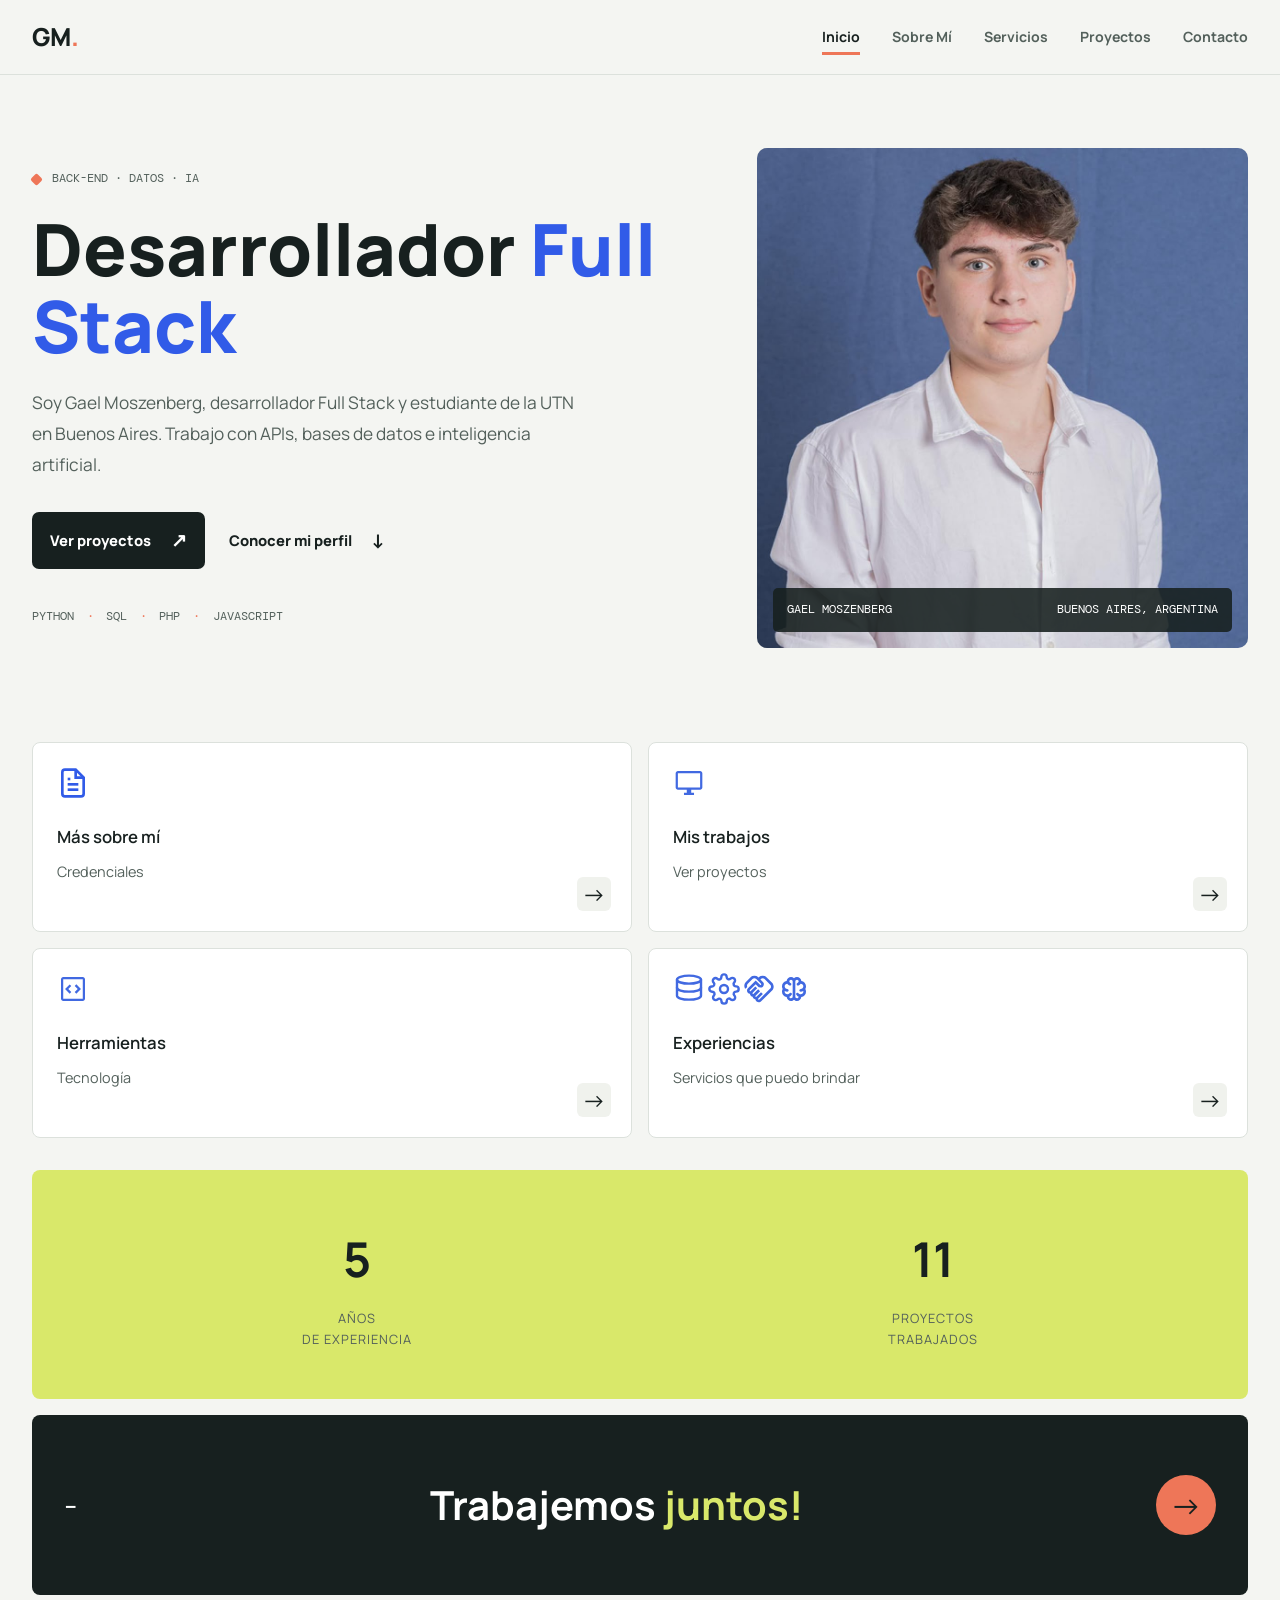
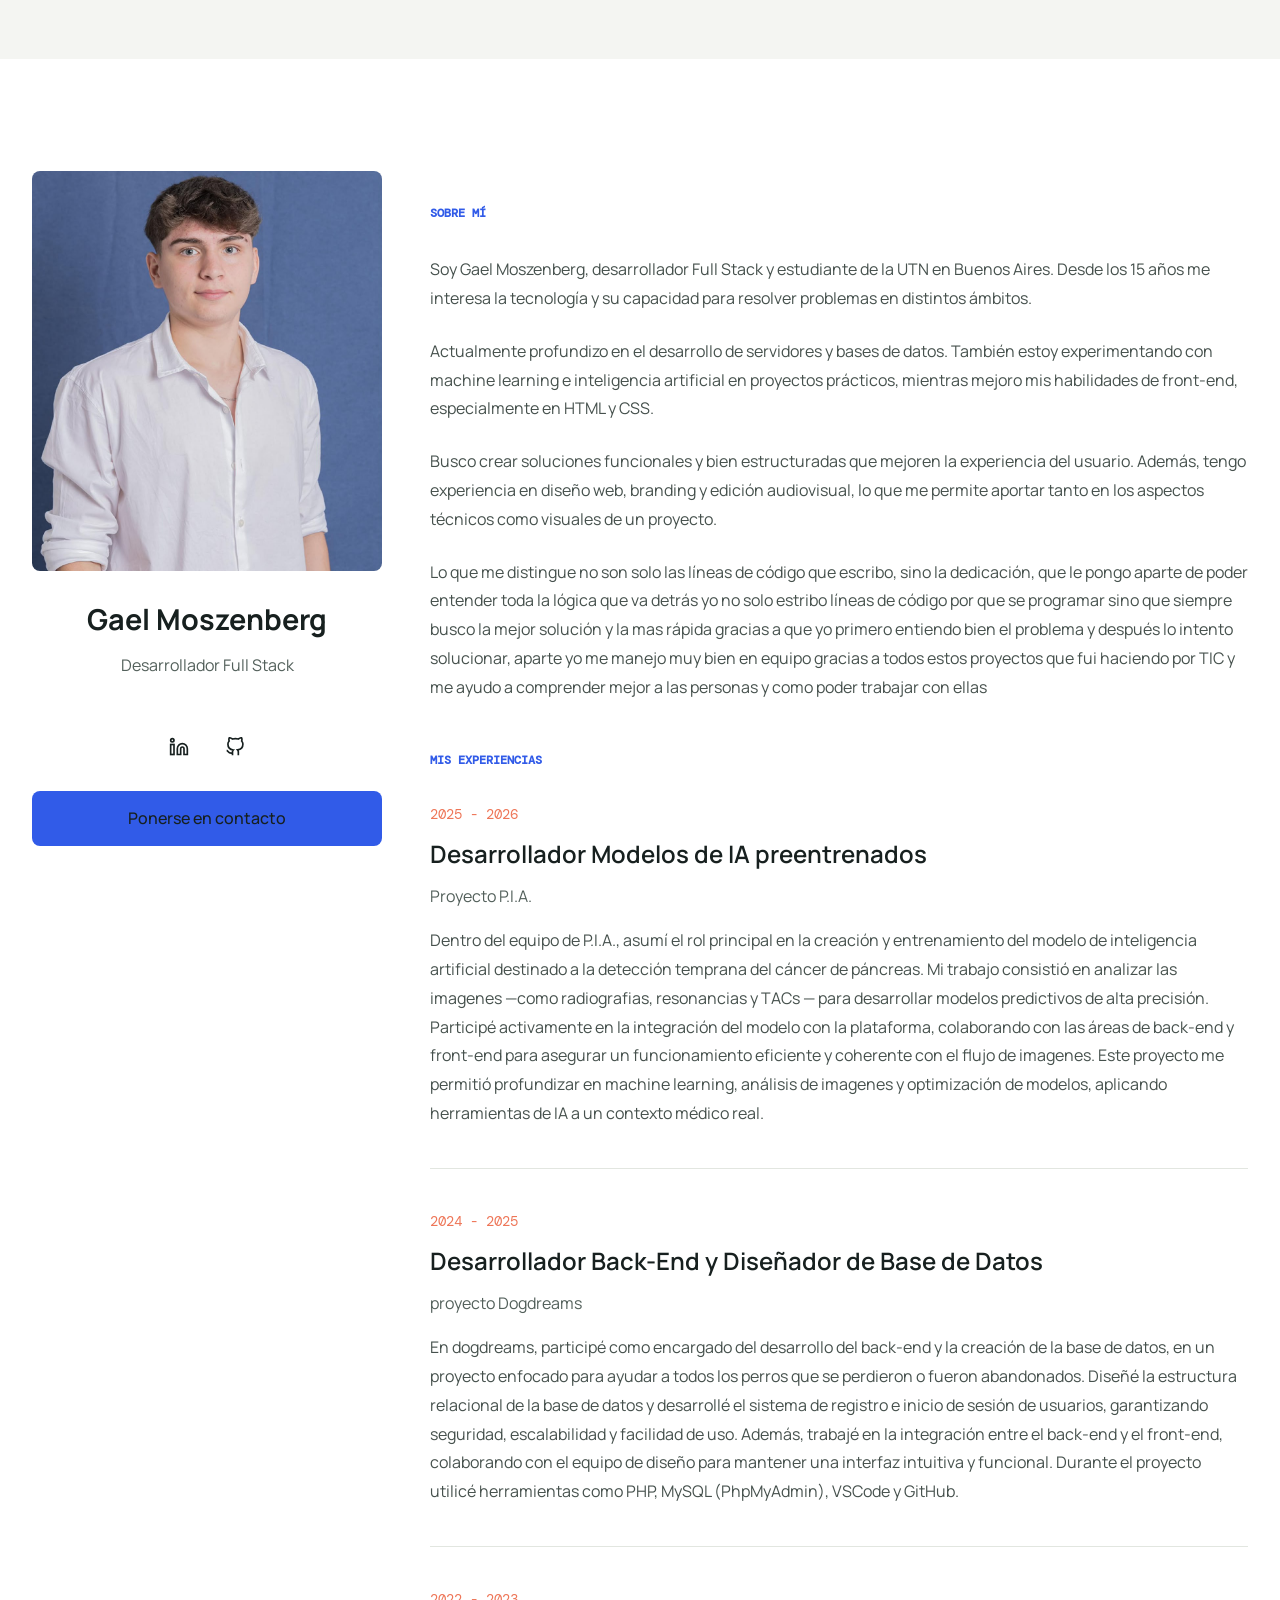
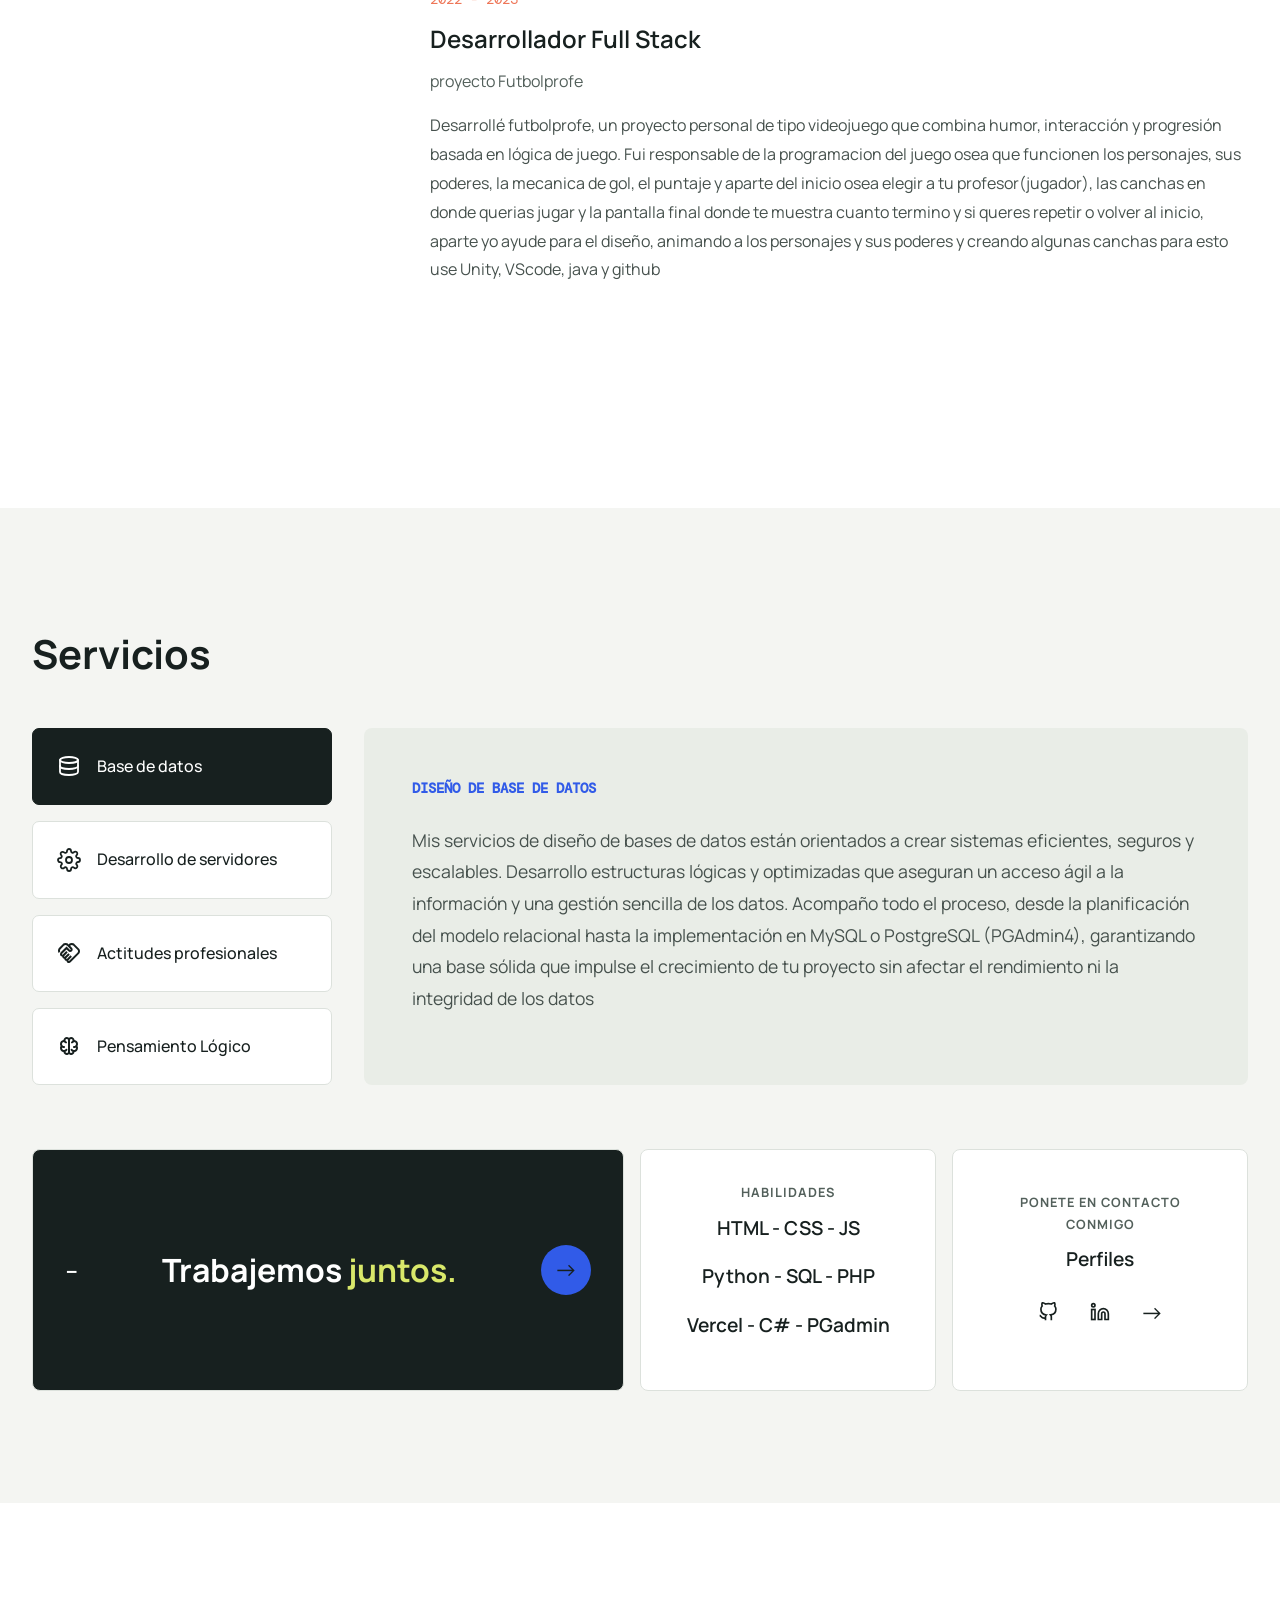
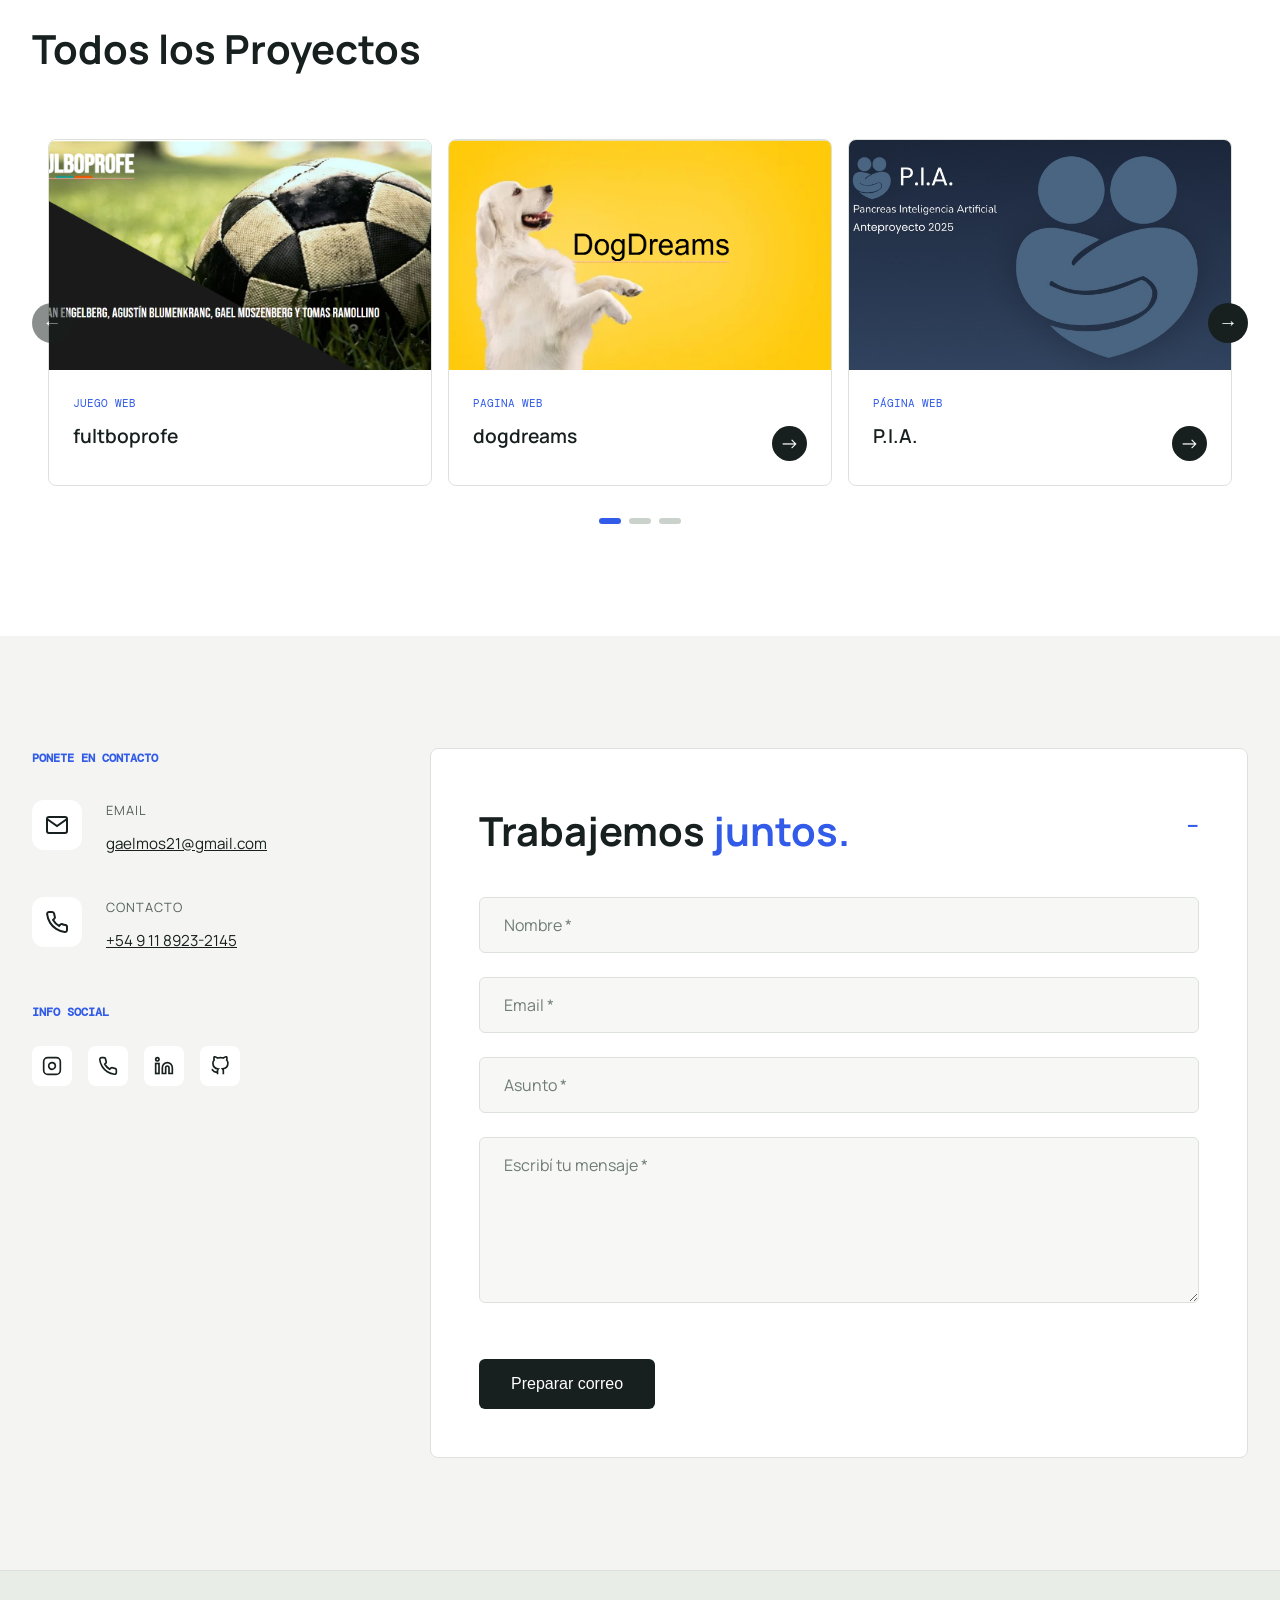
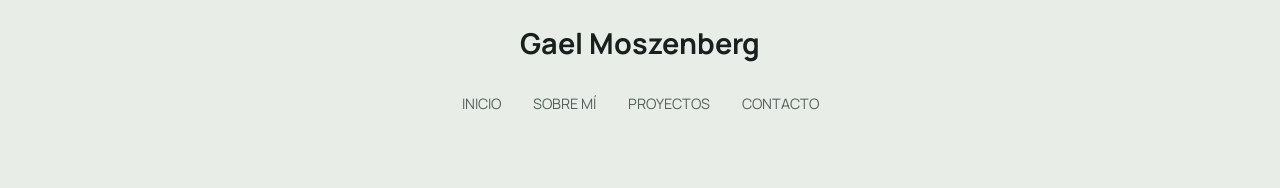
==== commit 446eb3d1: "mejora-txt" ====
--- a/portfolio-GaelMoszenberg/index.html
+++ b/portfolio-GaelMoszenberg/index.html
@@ -388,7 +388,8 @@
                         </div>
                         <div class="info-proyecto">
                             <p class="categoria-proyecto">pagina web</p>
-                            <h3 class="titulo-proyecto">proyecto final blender</h3>
+                            <h3 class="titulo-proyecto">proyecto
+                                 final blender</h3>
                             <a href="https://github.com/gaelmos/tp-final-gael-moszenberg/tree/main" class="enlace-proyecto">→</a>
                         </div>
                     </div>
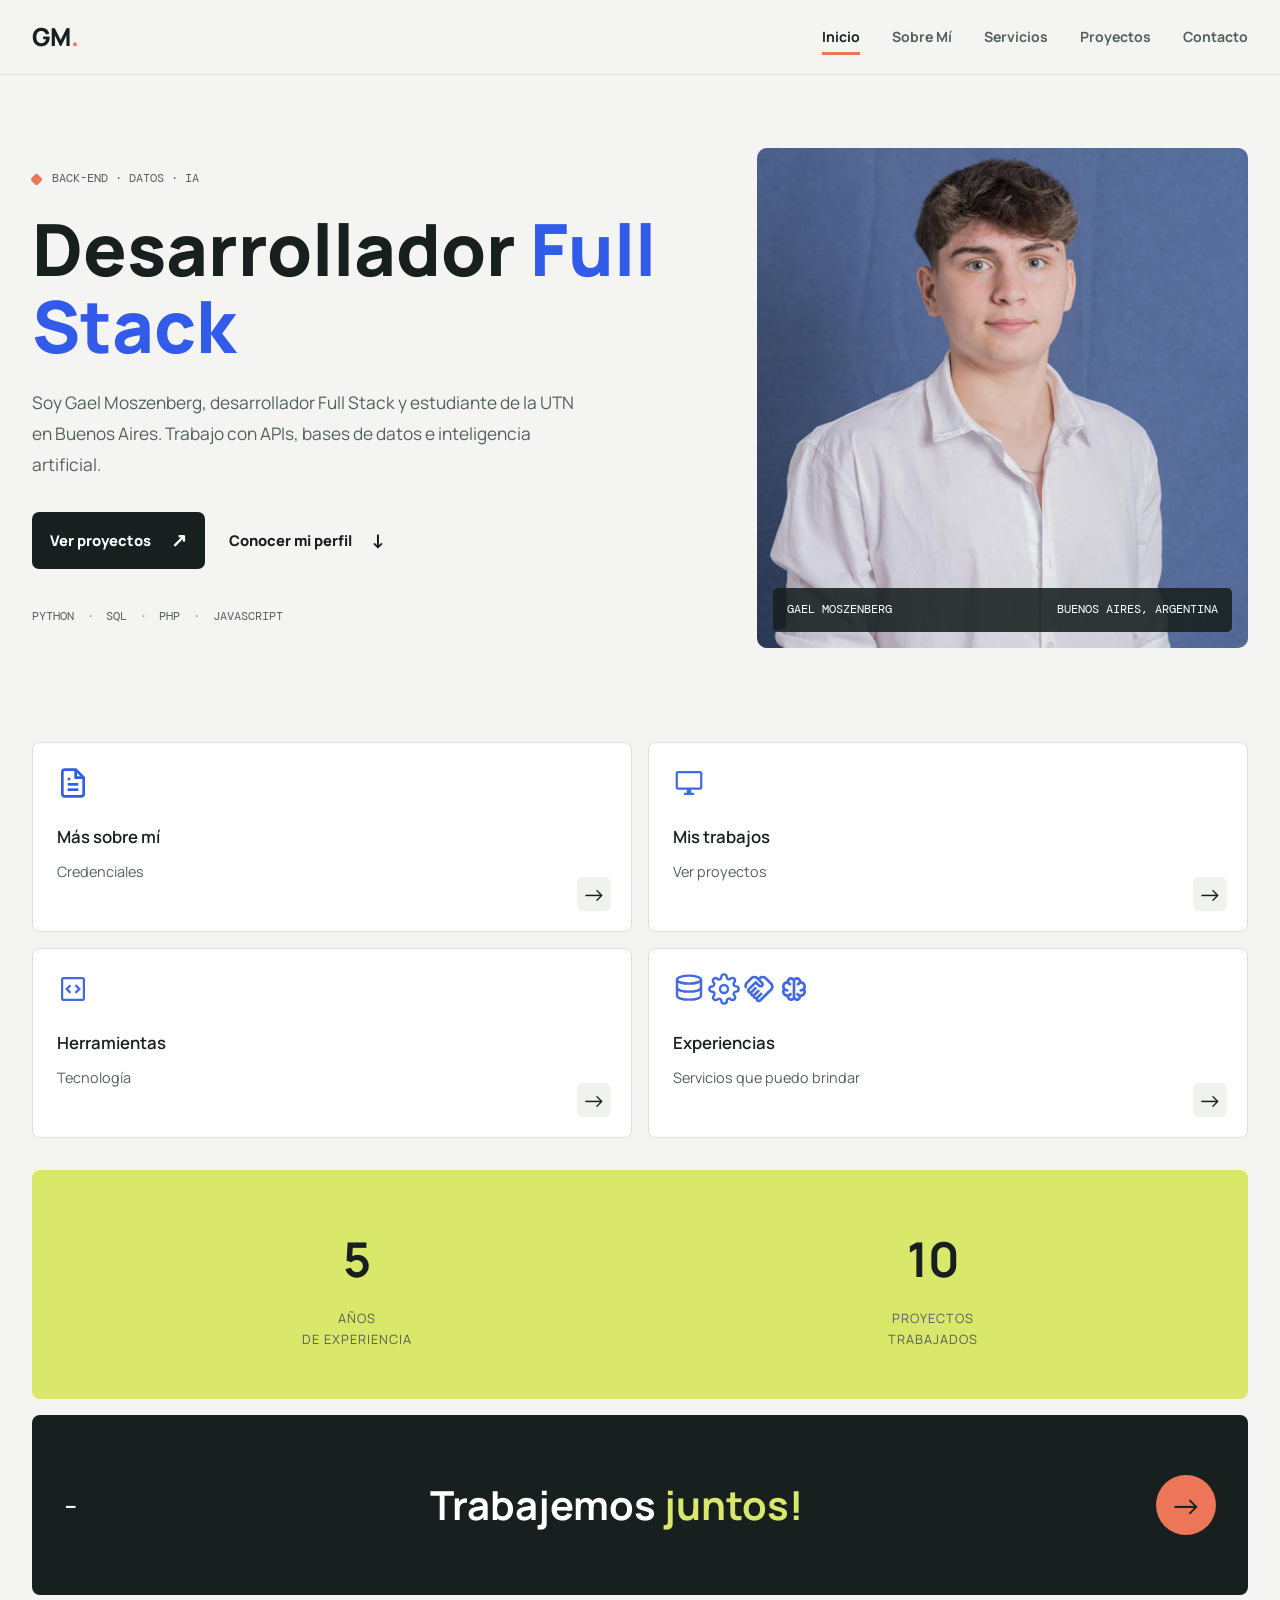
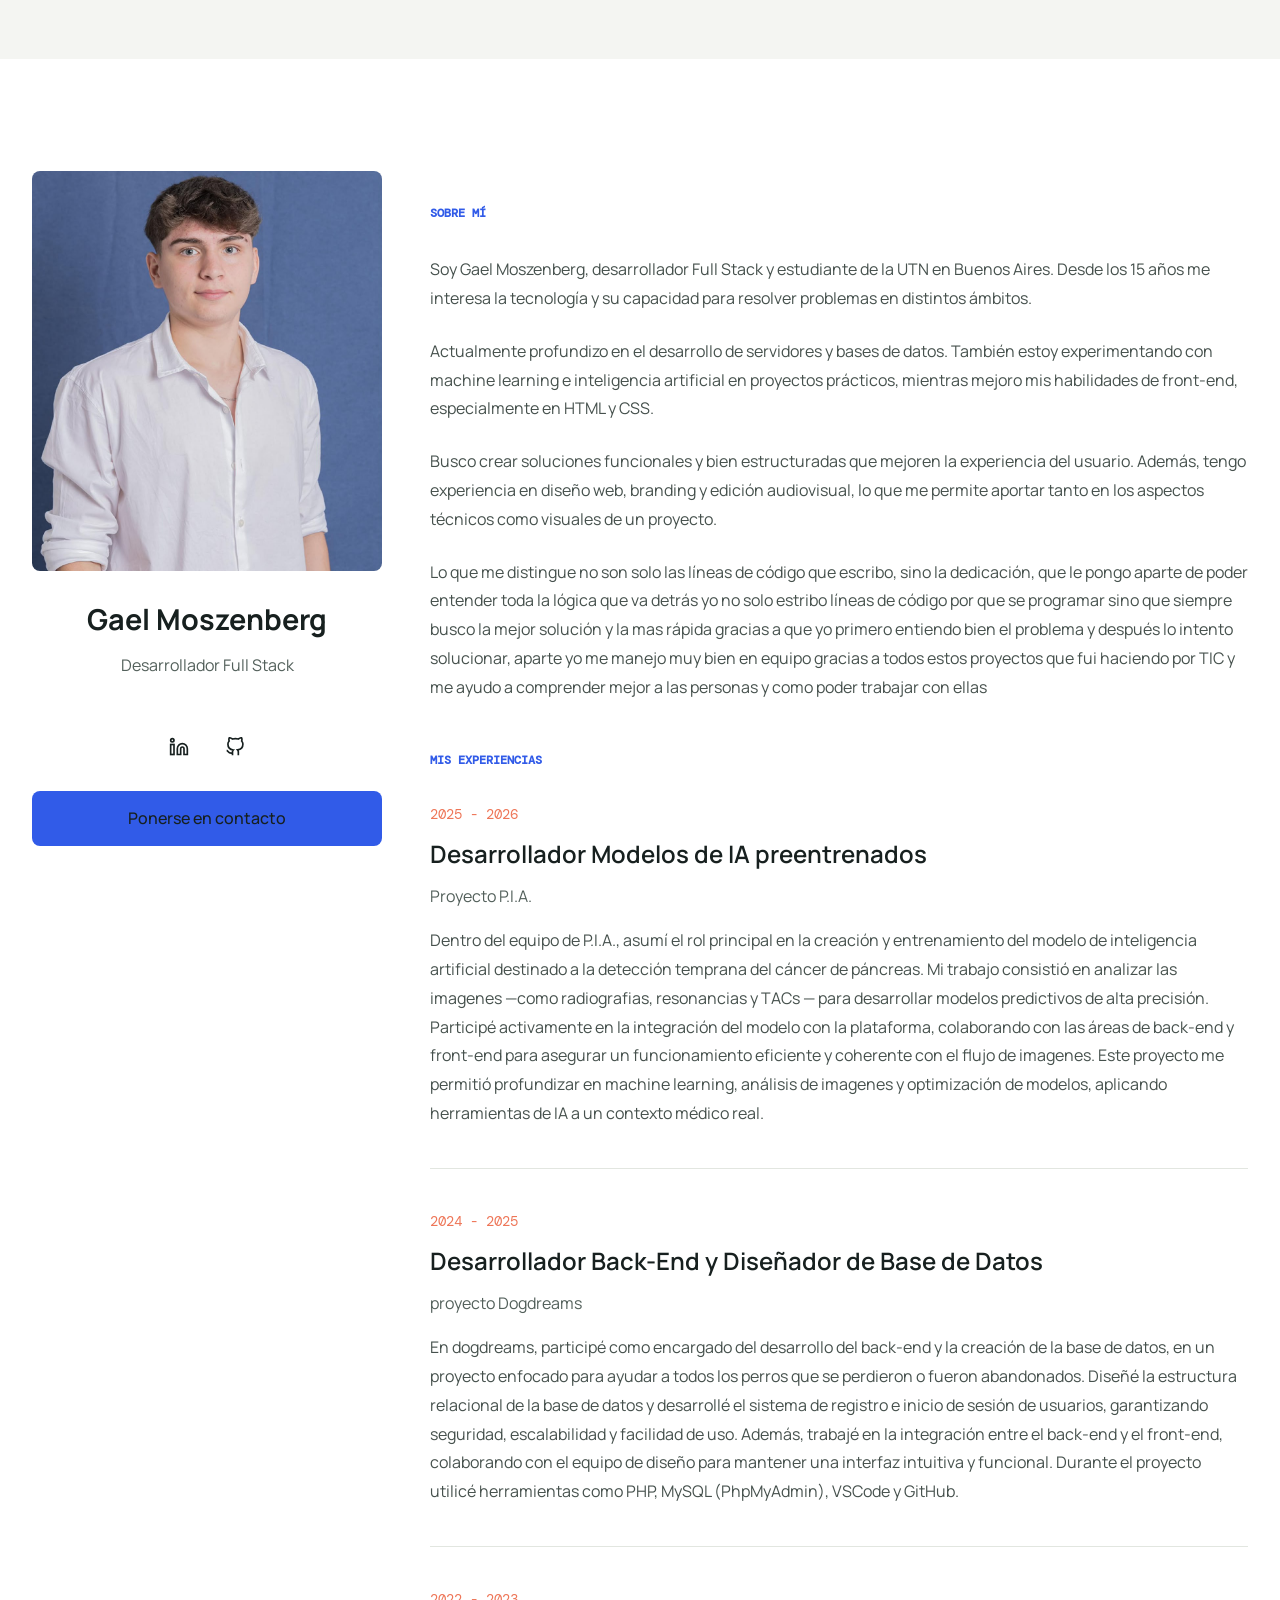
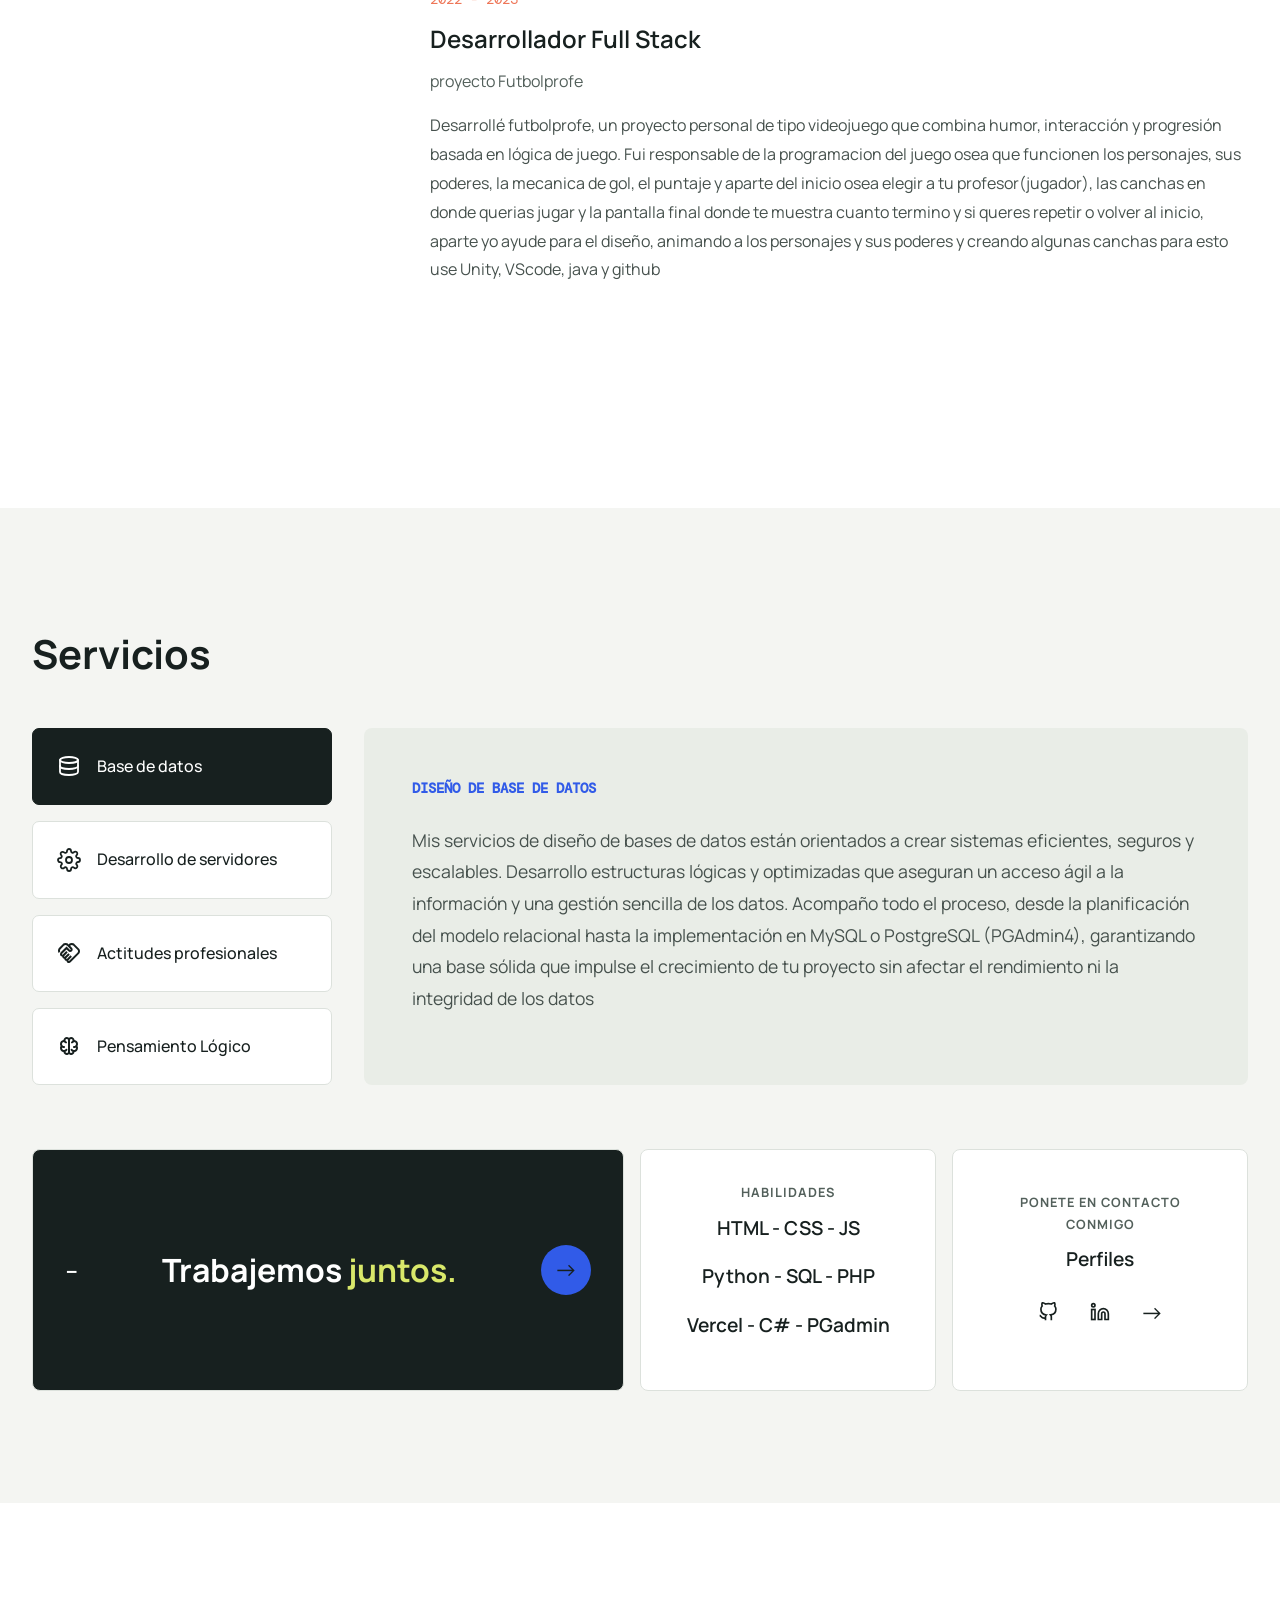
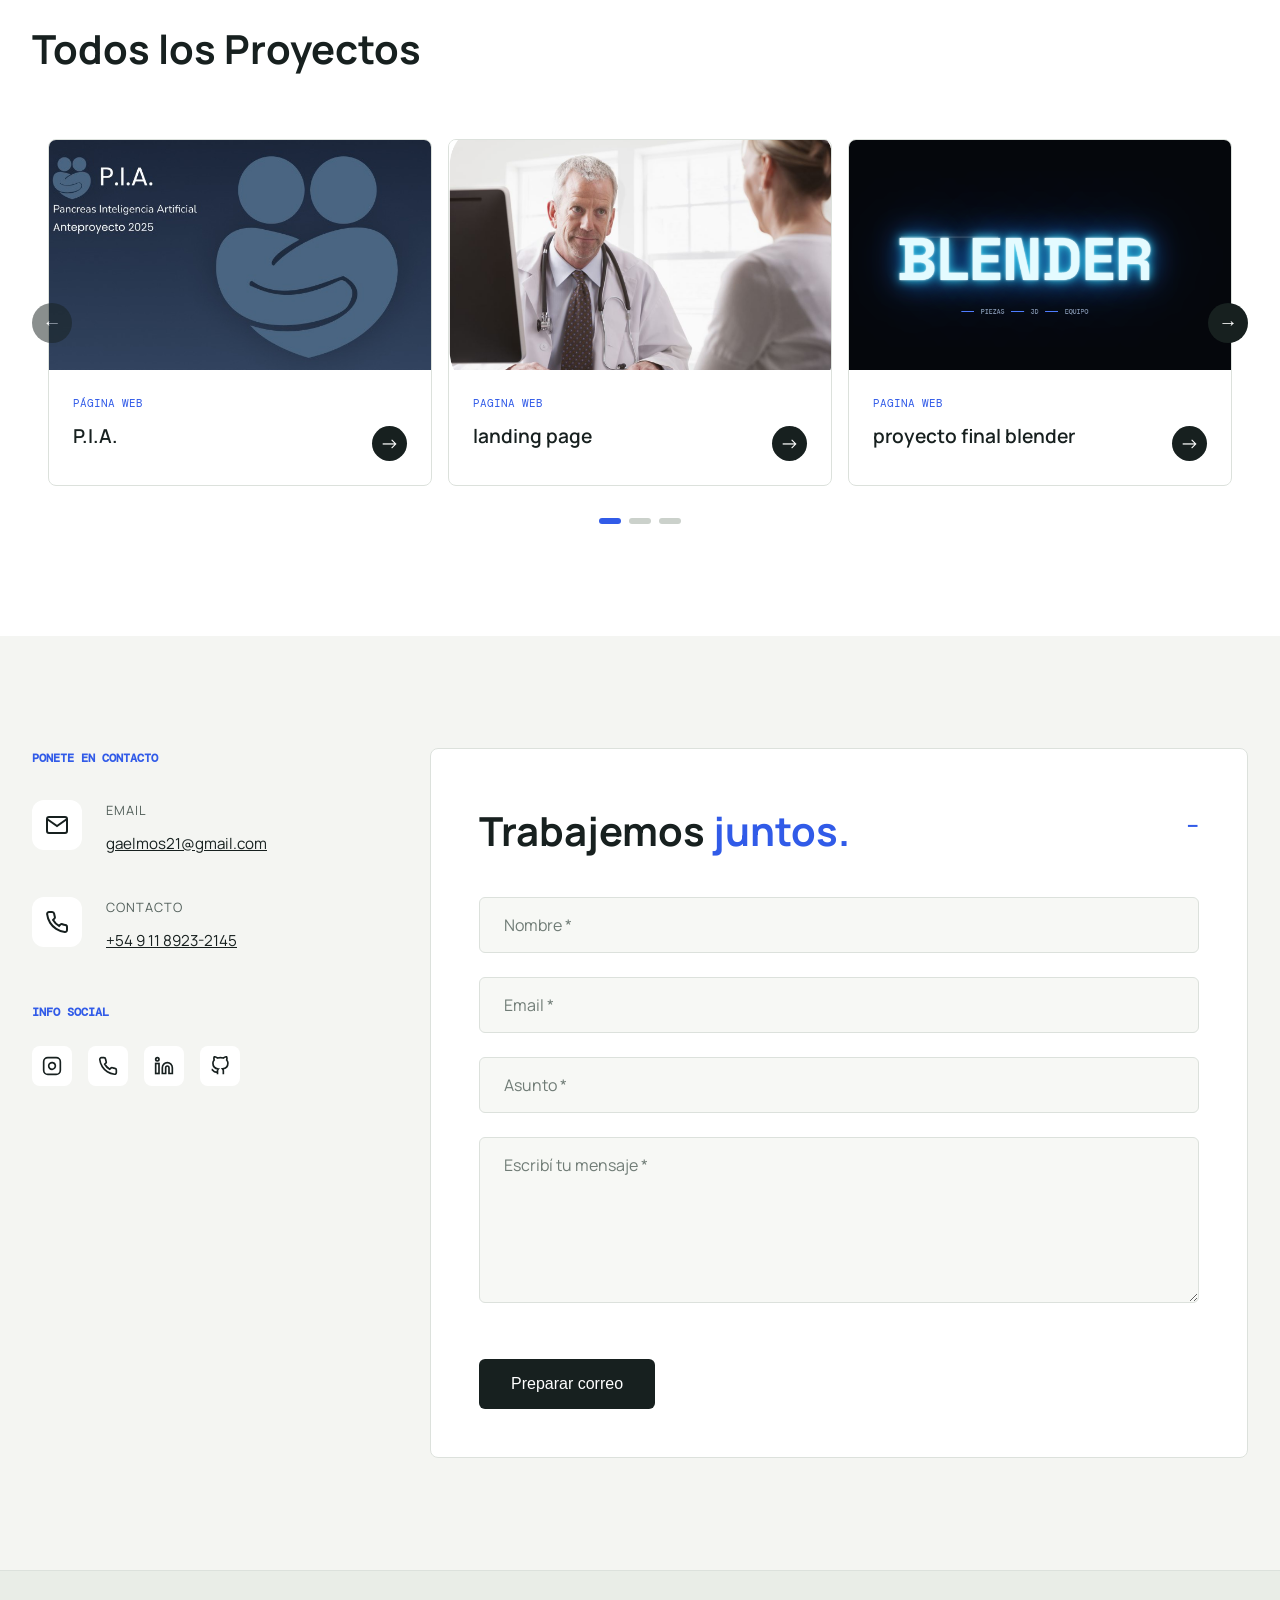
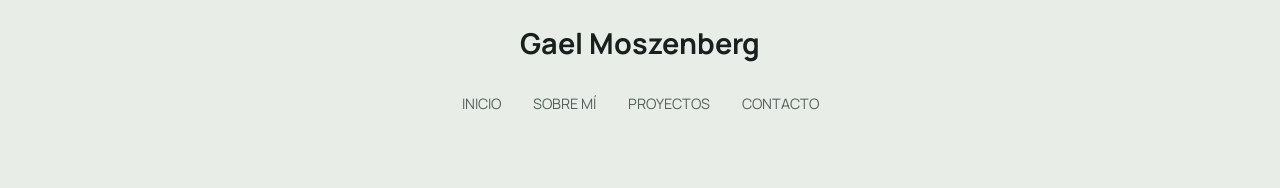
==== commit b580af5c: "mejora-carrucel" ====
--- a/portfolio-GaelMoszenberg/index.html
+++ b/portfolio-GaelMoszenberg/index.html
@@ -342,6 +342,38 @@
                 <div class="carousel-proyectos" aria-live="polite">
                     <div class="tarjeta-proyecto">
                         <div class="imagen-proyecto">
+                            <img src="./imagenes/PIAPORTFOLIO.jpg" alt="P.I.A.">
+                        </div>
+                        <div class="info-proyecto">
+                            <p class="categoria-proyecto">Página Web</p>
+                            <h3 class="titulo-proyecto">P.I.A.</h3>
+                            <a href="https://github.com/Pepe08tn/Proyecto-PIA-2025" class="enlace-proyecto">→</a>
+                        </div>
+                    </div>
+                    
+                    <div class="tarjeta-proyecto">
+                        <div class="imagen-proyecto">
+                            <img src="./imagenes/medico.png" alt="landing page">
+                        </div>
+                        <div class="info-proyecto">
+                            <p class="categoria-proyecto">pagina web</p>
+                            <h3 class="titulo-proyecto">landing page</h3>
+                            <a href="https://github.com/gaelmos/medical-landing" class="enlace-proyecto">→</a>
+                        </div>
+                    </div>
+
+                    <div class="tarjeta-proyecto">
+                        <div class="imagen-proyecto">
+                            <img src="./imagenes/Captura de pantalla 2026-10-01 004538.png" alt="proyecto final blender">
+                        </div>
+                        <div class="info-proyecto">
+                            <p class="categoria-proyecto">pagina web</p>
+                            <h3 class="titulo-proyecto">proyecto final blender</h3>
+                            <a href="https://github.com/gaelmos/tp-final-gael-moszenberg/tree/main" class="enlace-proyecto">→</a>
+                        </div>
+                    </div>
+                    <div class="tarjeta-proyecto">
+                        <div class="imagen-proyecto">
                             <img src="./imagenes/Captura de pantalla 2025-11-05 203720.png" alt="fultboprofe">
                         </div>
                         <div class="info-proyecto">
@@ -358,39 +390,6 @@
                             <p class="categoria-proyecto">pagina web</p>
                             <h3 class="titulo-proyecto">dogdreams</h3>
                             <a href="https://github.com/gaelmos/dogdreams" class="enlace-proyecto">→</a>
-                        </div>
-                    </div>
-                    <div class="tarjeta-proyecto">
-                        <div class="imagen-proyecto">
-                            <img src="./imagenes/PIAPORTFOLIO.jpg" alt="P.I.A.">
-                        </div>
-                        <div class="info-proyecto">
-                            <p class="categoria-proyecto">Página Web</p>
-                            <h3 class="titulo-proyecto">P.I.A.</h3>
-                            <a href="https://github.com/Pepe08tn/Proyecto-PIA-2025" class="enlace-proyecto">→</a>
-                        </div>
-                    </div>
-                    
-                    <div class="tarjeta-proyecto">
-                        <div class="imagen-proyecto">
-                            <img src="./imagenes/medico.png" alt="landing page">
-                        </div>
-                        <div class="info-proyecto">
-                            <p class="categoria-proyecto">pagina web</p>
-                            <h3 class="titulo-proyecto">landing page</h3>
-                            <a href="https://github.com/gaelmos/medical-landing" class="enlace-proyecto">→</a>
-                        </div>
-                    </div>
-
-                    <div class="tarjeta-proyecto">
-                        <div class="imagen-proyecto">
-                            <img src="./imagenes/Captura de pantalla 2026-10-01 004538.png" alt="proyecto final blender">
-                        </div>
-                        <div class="info-proyecto">
-                            <p class="categoria-proyecto">pagina web</p>
-                            <h3 class="titulo-proyecto">proyecto
-                                 final blender</h3>
-                            <a href="https://github.com/gaelmos/tp-final-gael-moszenberg/tree/main" class="enlace-proyecto">→</a>
                         </div>
                     </div>
                     <div class="tarjeta-proyecto">
--- a/portfolio-GaelMoszenberg/estilos.css
+++ b/portfolio-GaelMoszenberg/estilos.css
@@ -1720,6 +1720,7 @@
     border: 1px solid #dce1dc;
     border-radius: 8px;
     background: #fff;
+    transition: border-color 0.22s ease, box-shadow 0.22s ease, transform 0.22s ease;
 }
 
 .tarjeta-proyecto:hover {
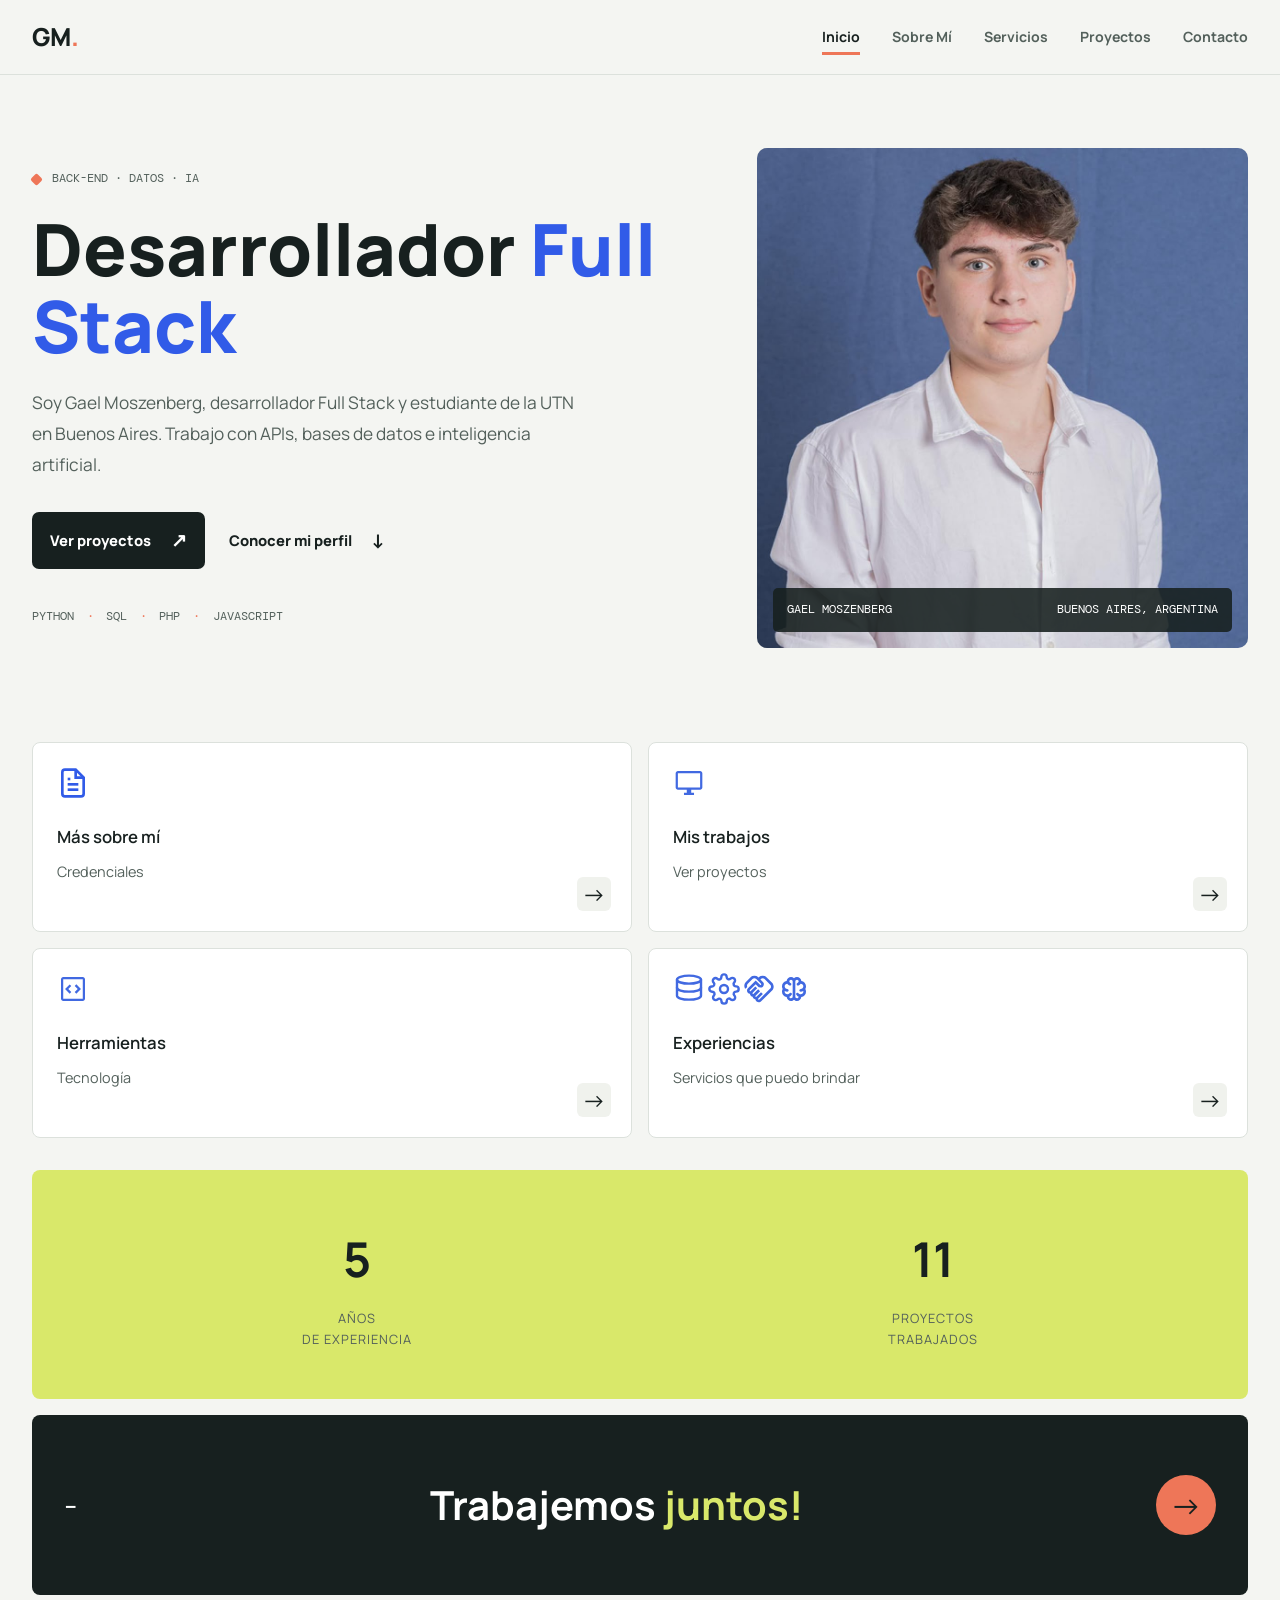
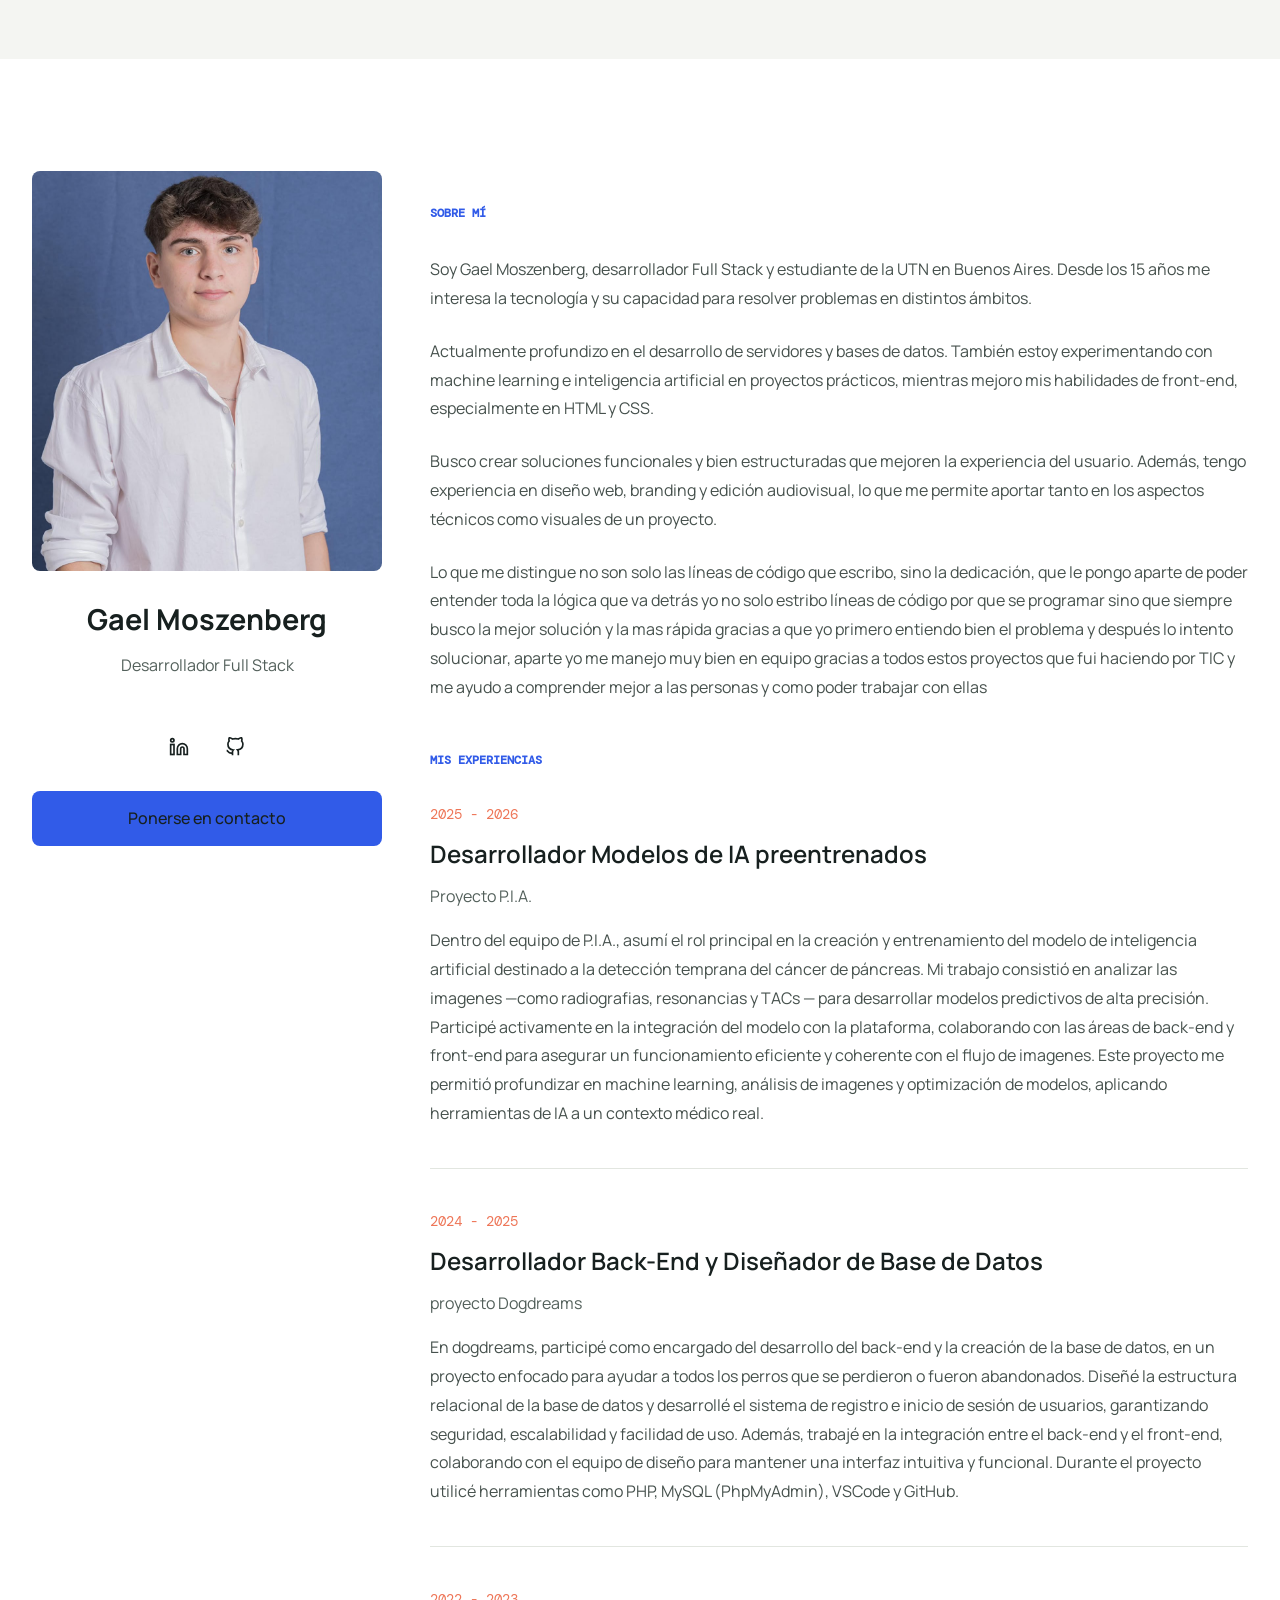
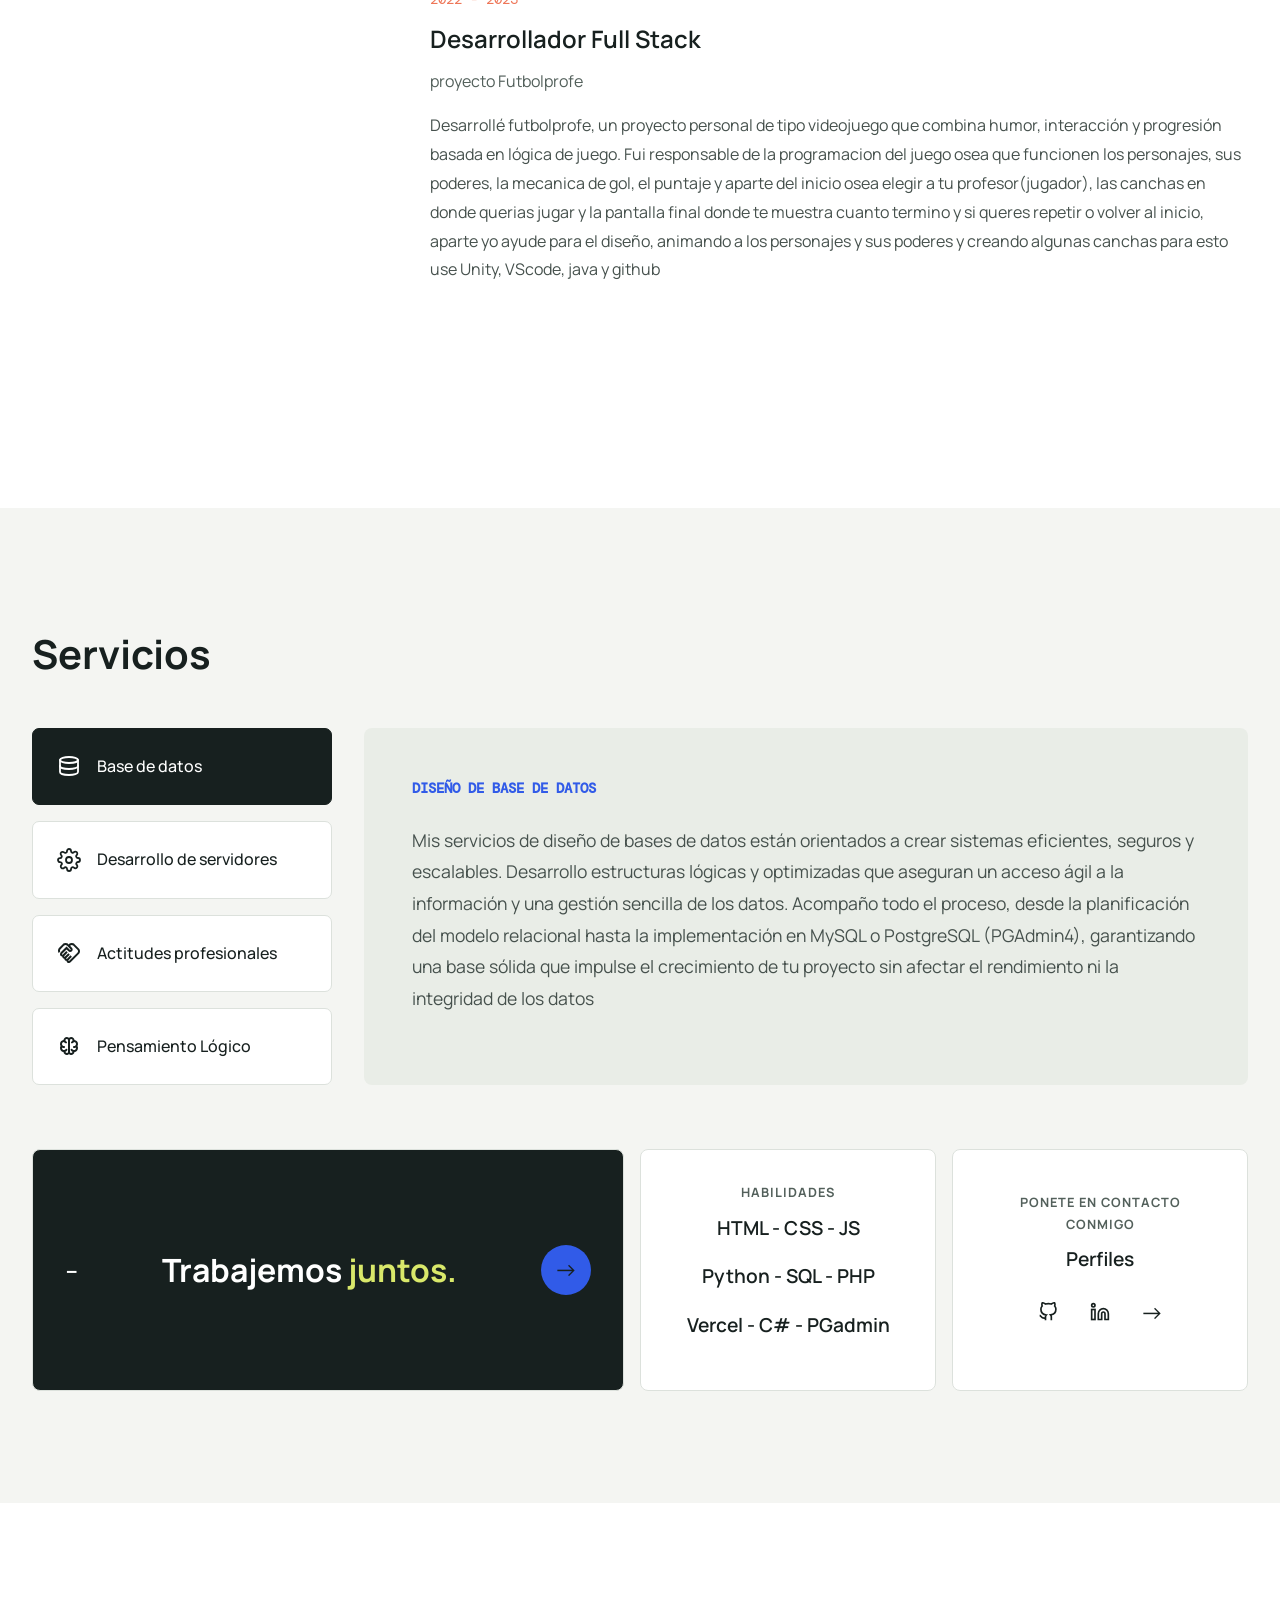
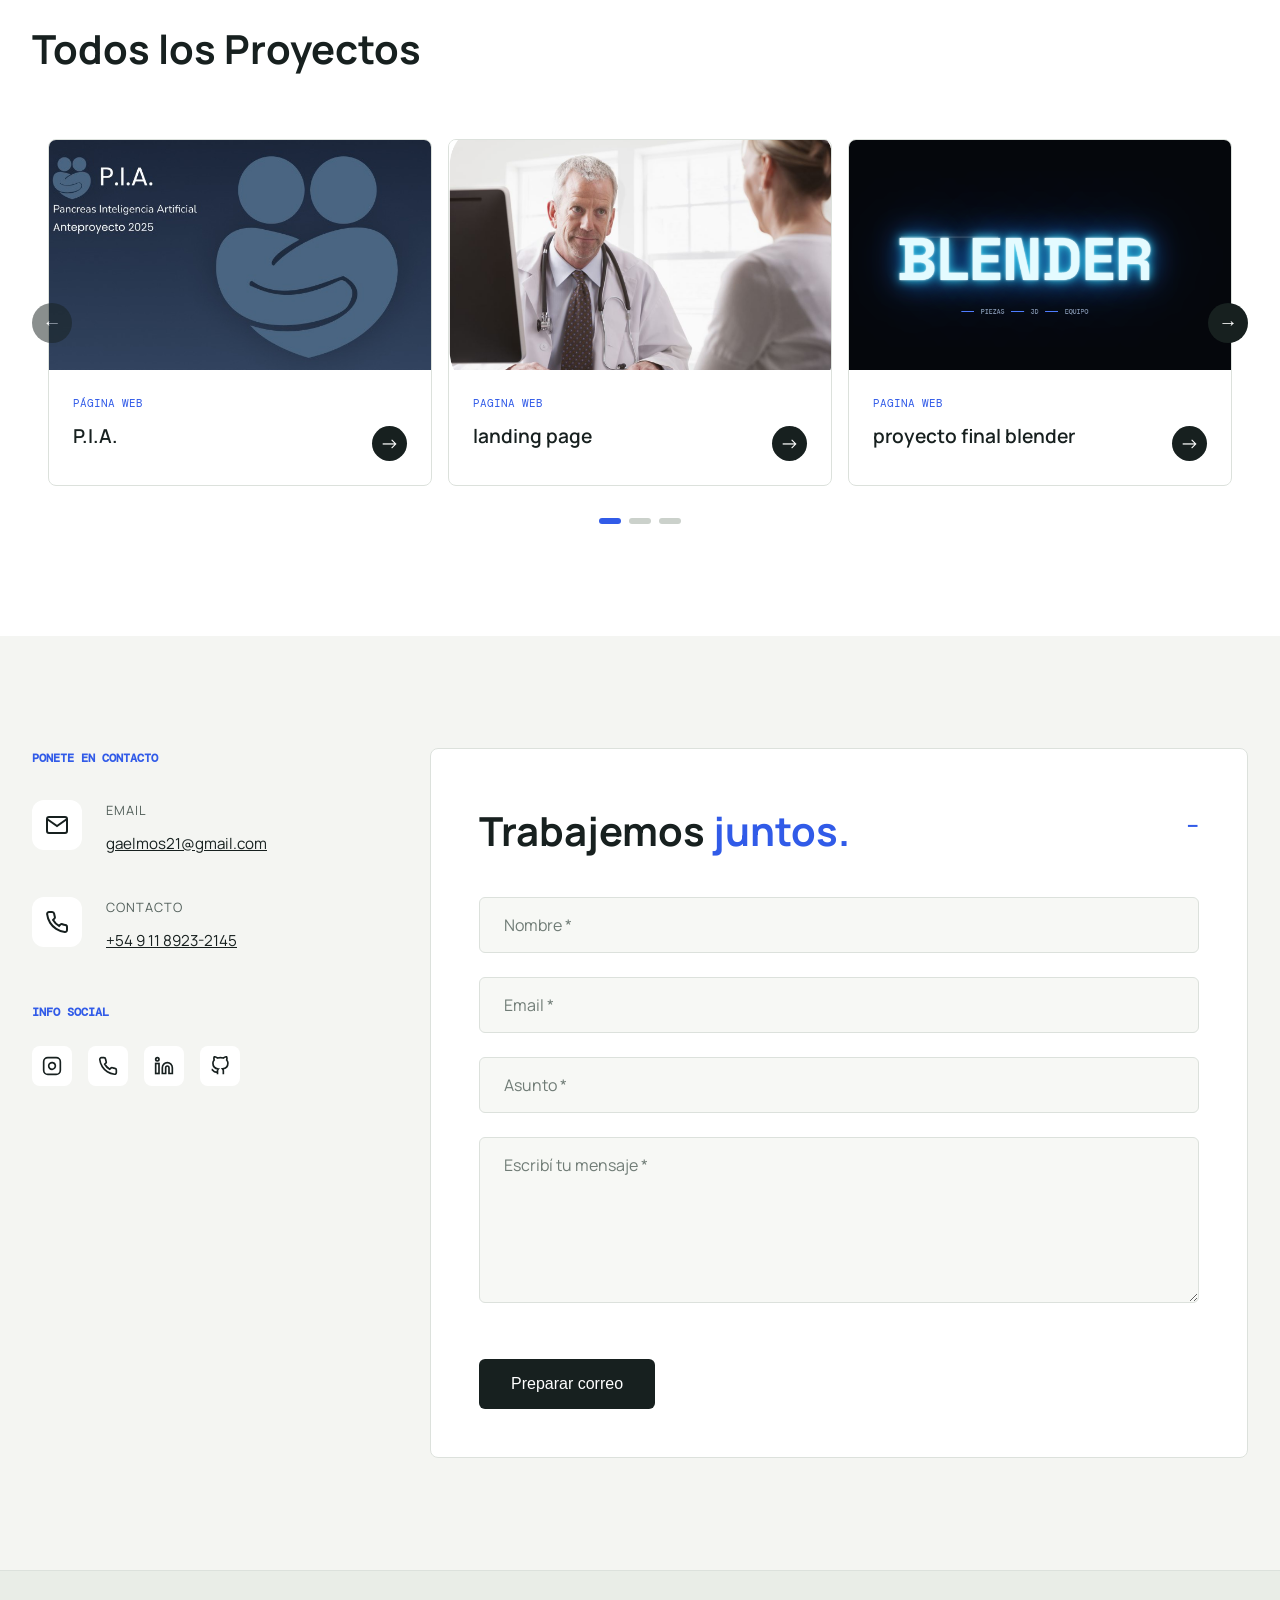
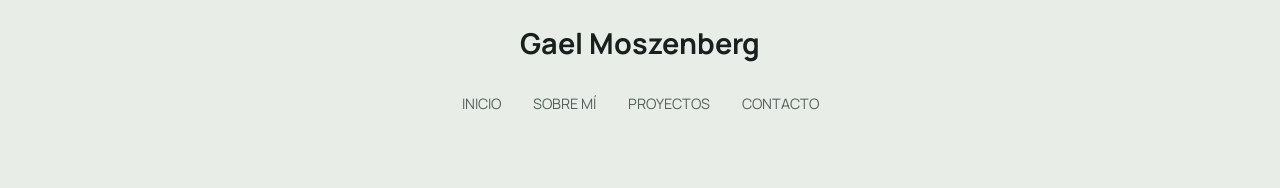
==== commit 6d0e8da2: "mejora-carrusel2" ====
--- a/portfolio-GaelMoszenberg/index.html
+++ b/portfolio-GaelMoszenberg/index.html
@@ -8,7 +8,7 @@
     <link rel="preconnect" href="https://fonts.googleapis.com">
     <link rel="preconnect" href="https://fonts.gstatic.com" crossorigin>
     <link href="https://fonts.googleapis.com/css2?family=DM+Mono:wght@400;500&family=Manrope:wght@400;500;600;700;800&display=swap" rel="stylesheet">
-    <link rel="stylesheet" href="estilos.css">
+    <link rel="stylesheet" href="estilos.css?v=b580af5">
 </head>
 <body>
     <a class="enlace-saltar" href="#contenido">Saltar al contenido</a>
@@ -539,6 +539,6 @@
         </div>
     </footer>
 
-    <script src="mainGae.js"></script>
+    <script src="mainGae.js?v=b580af5"></script>
 </body>
 </html>
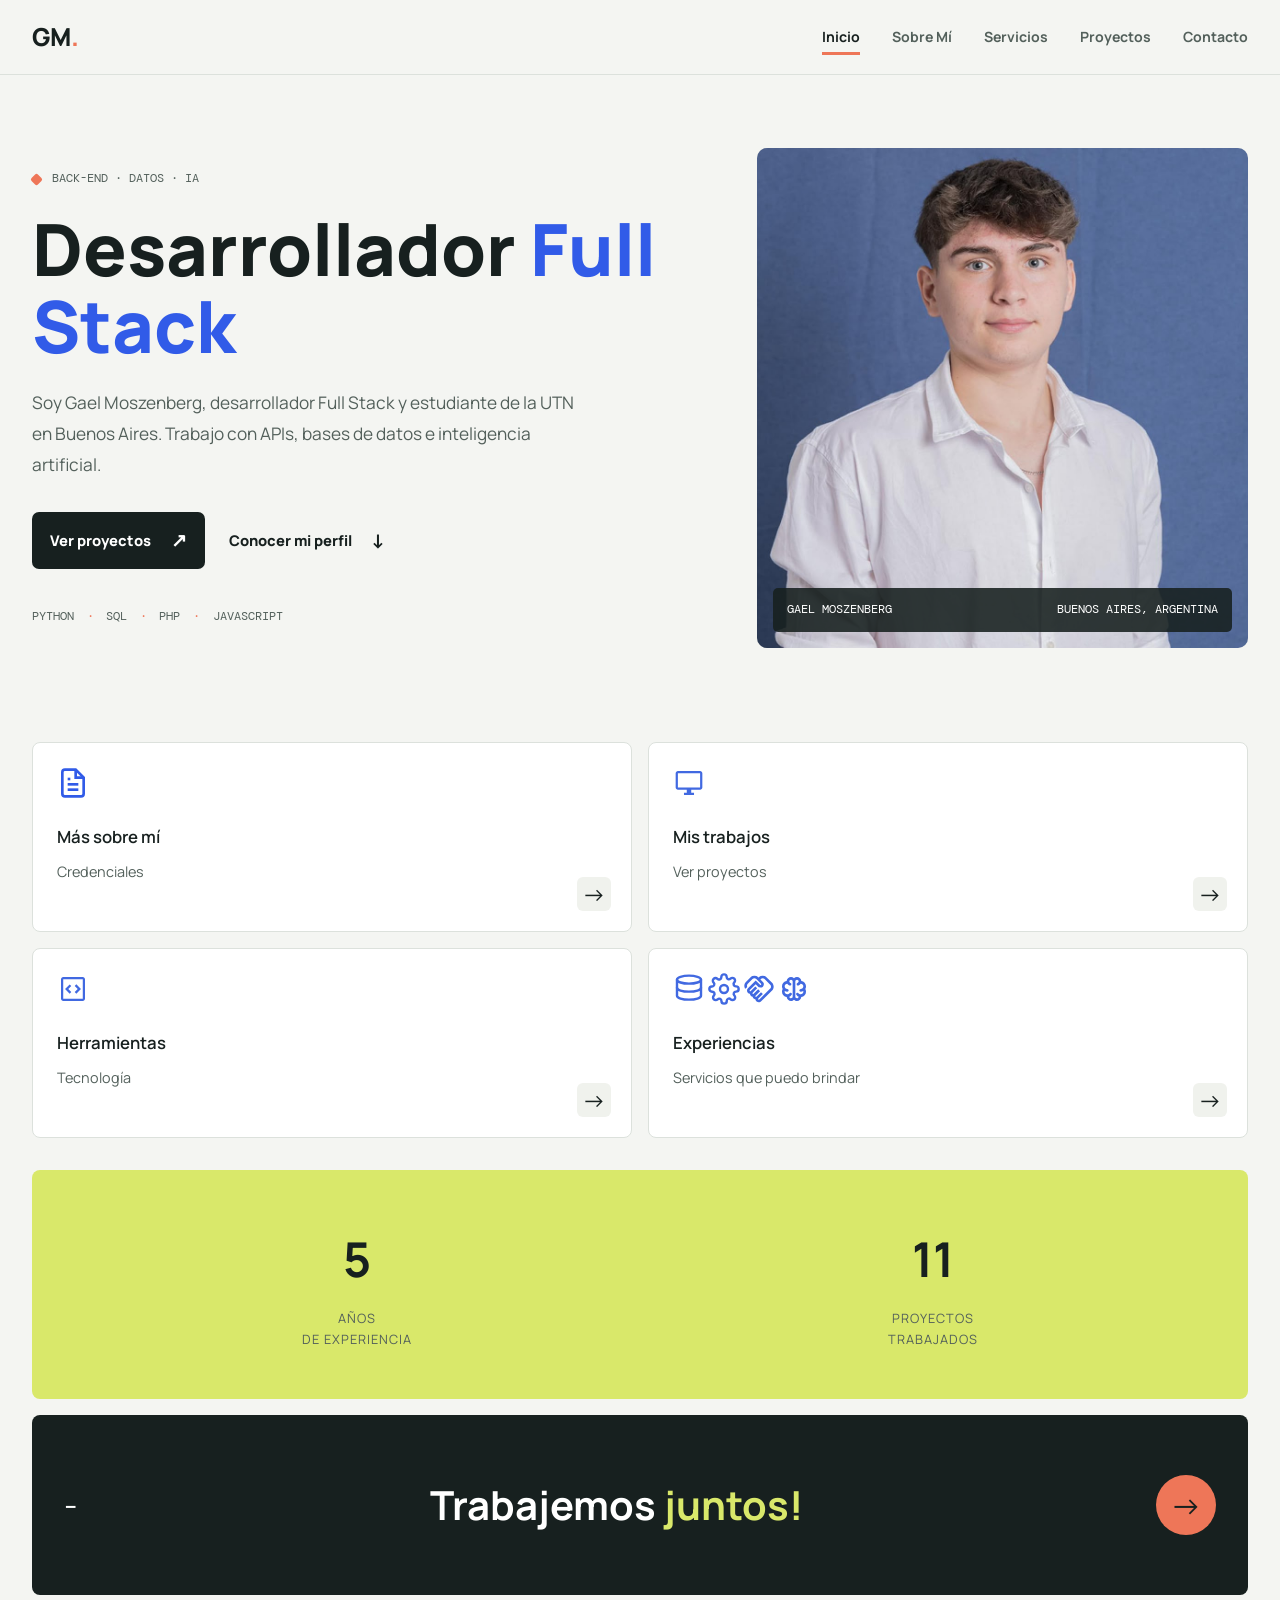
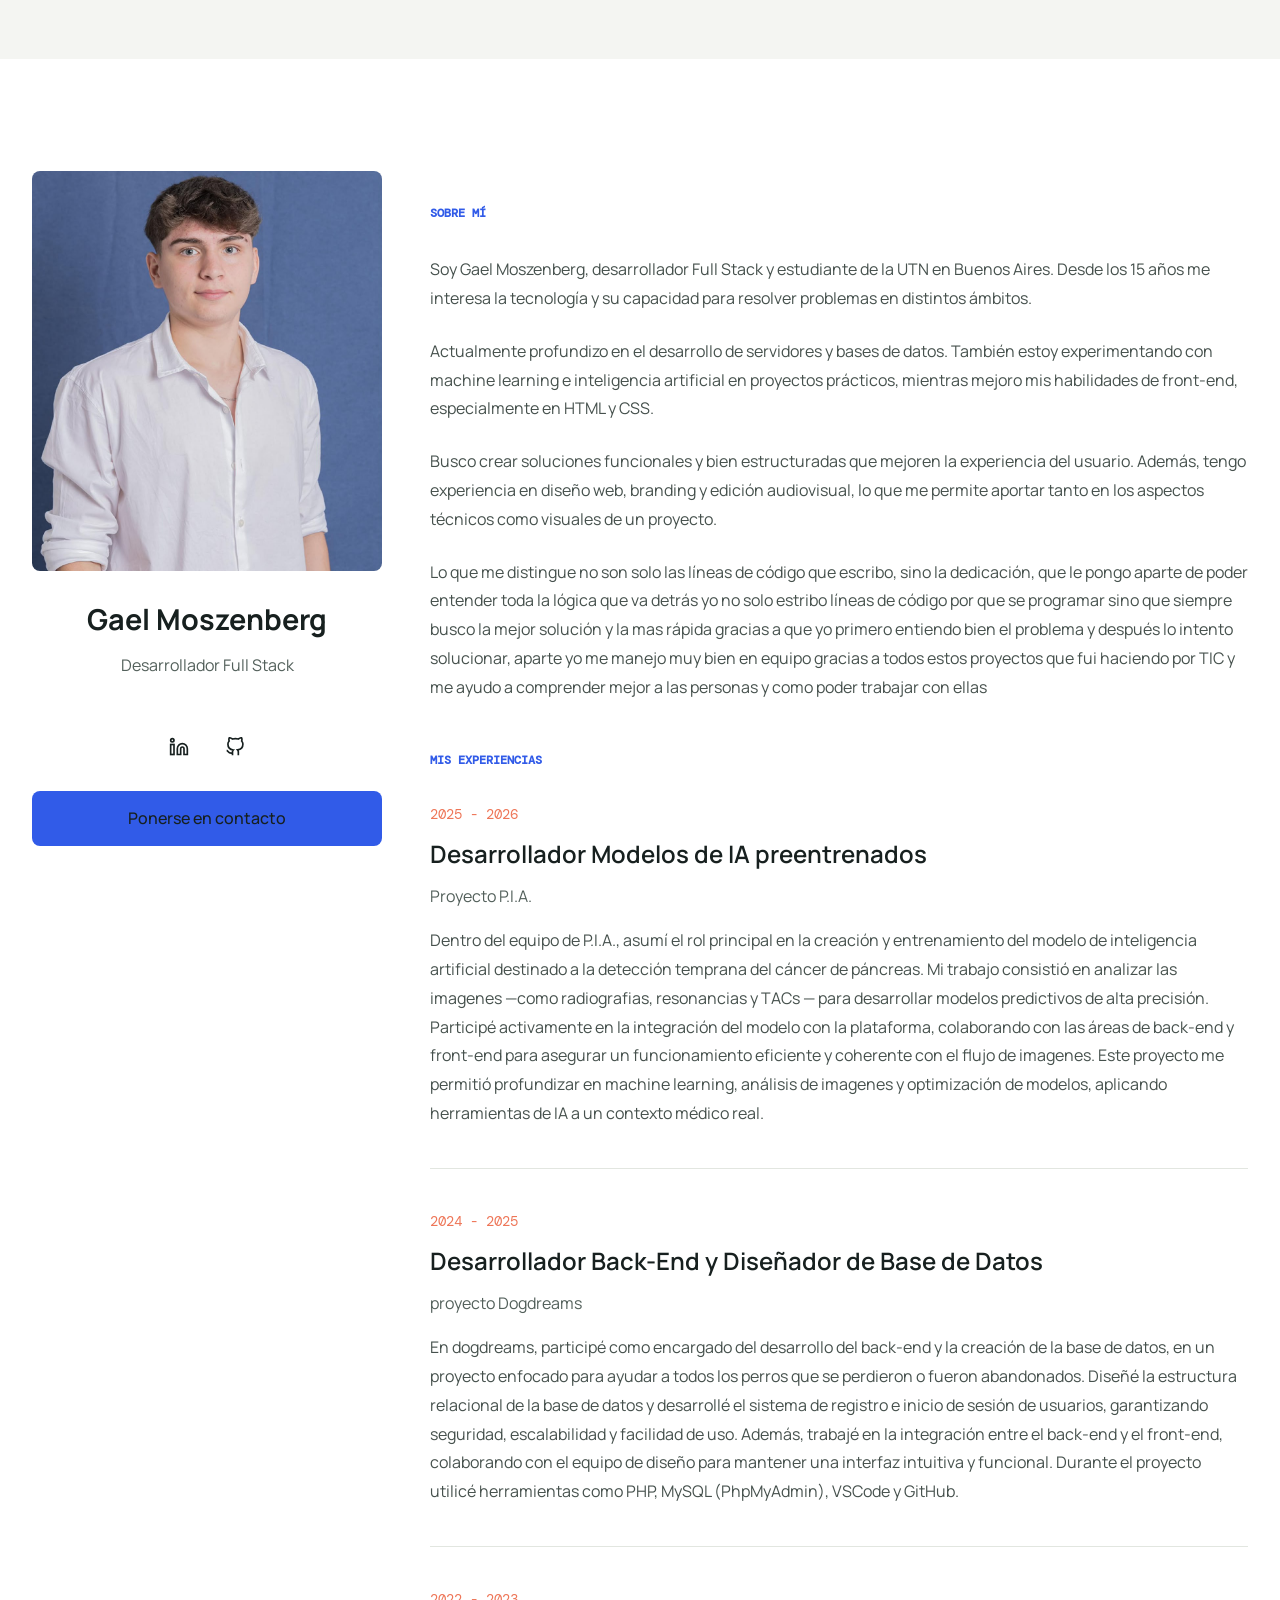
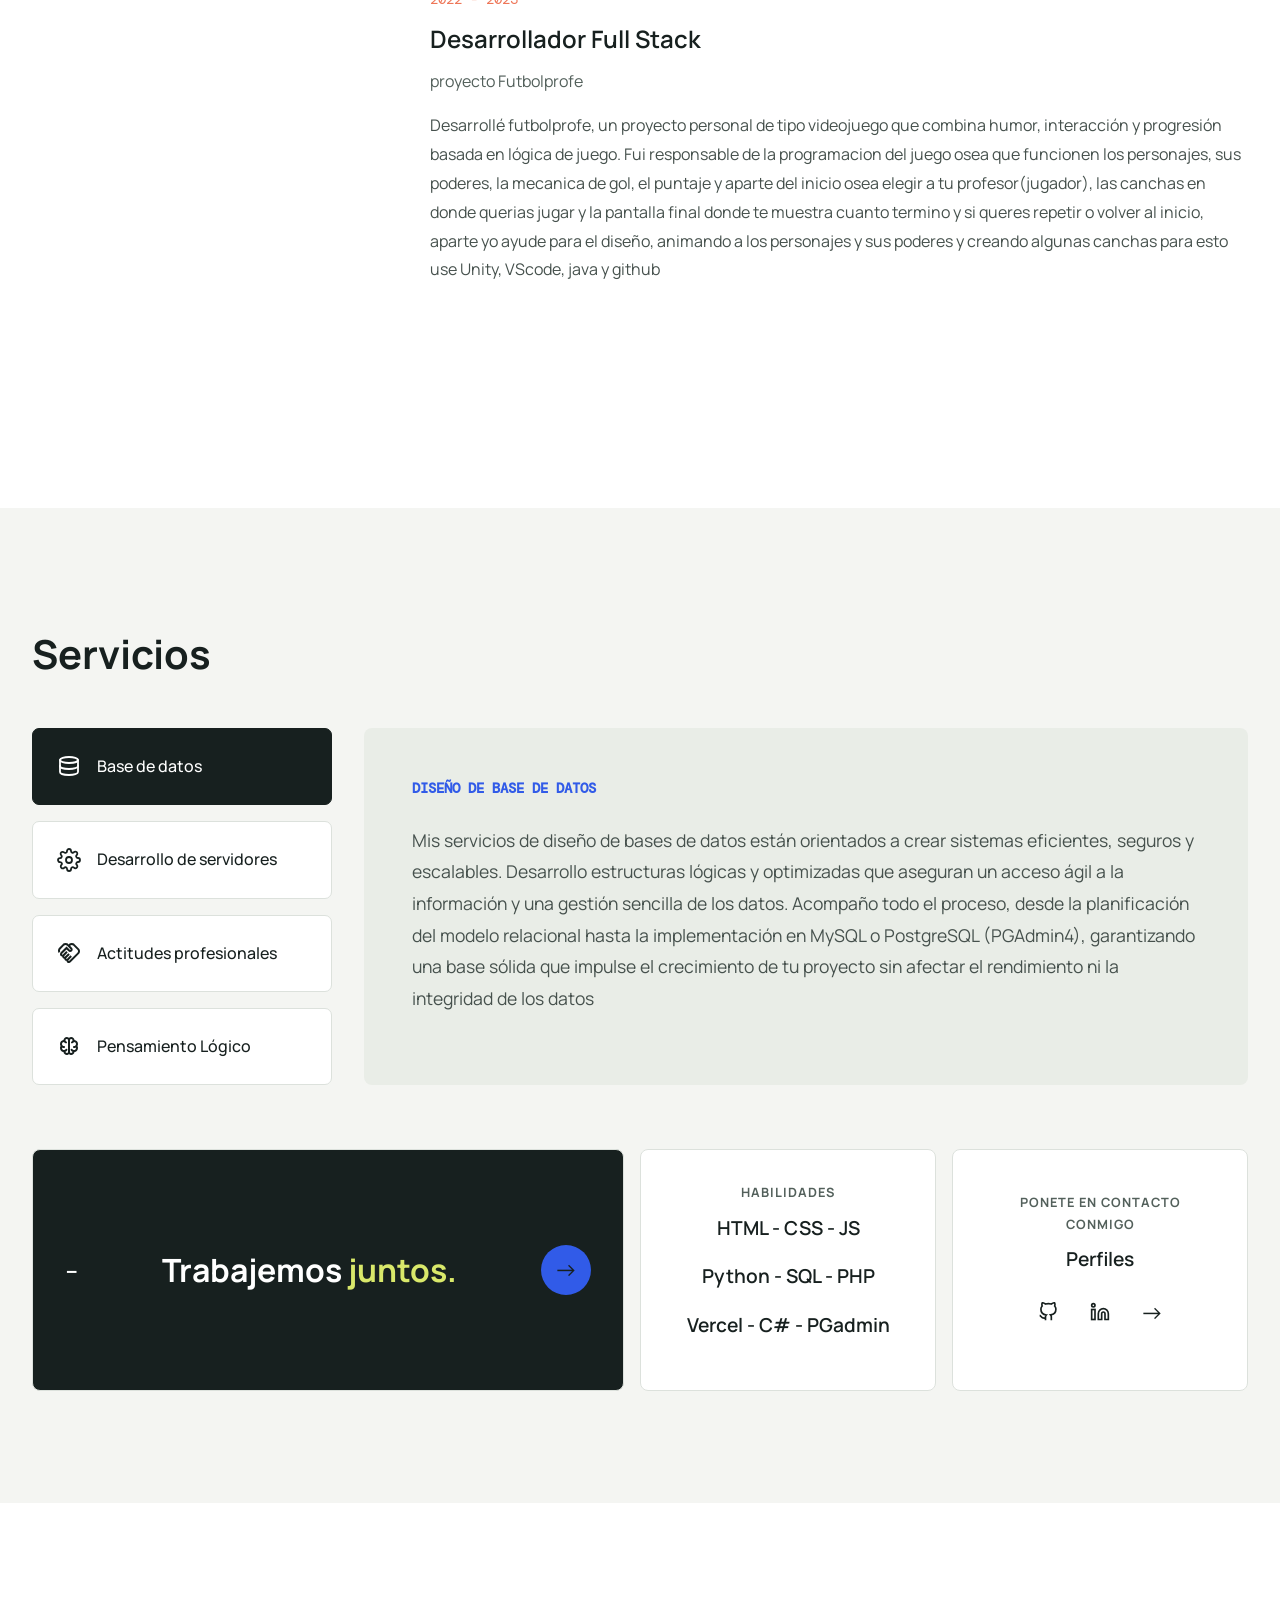
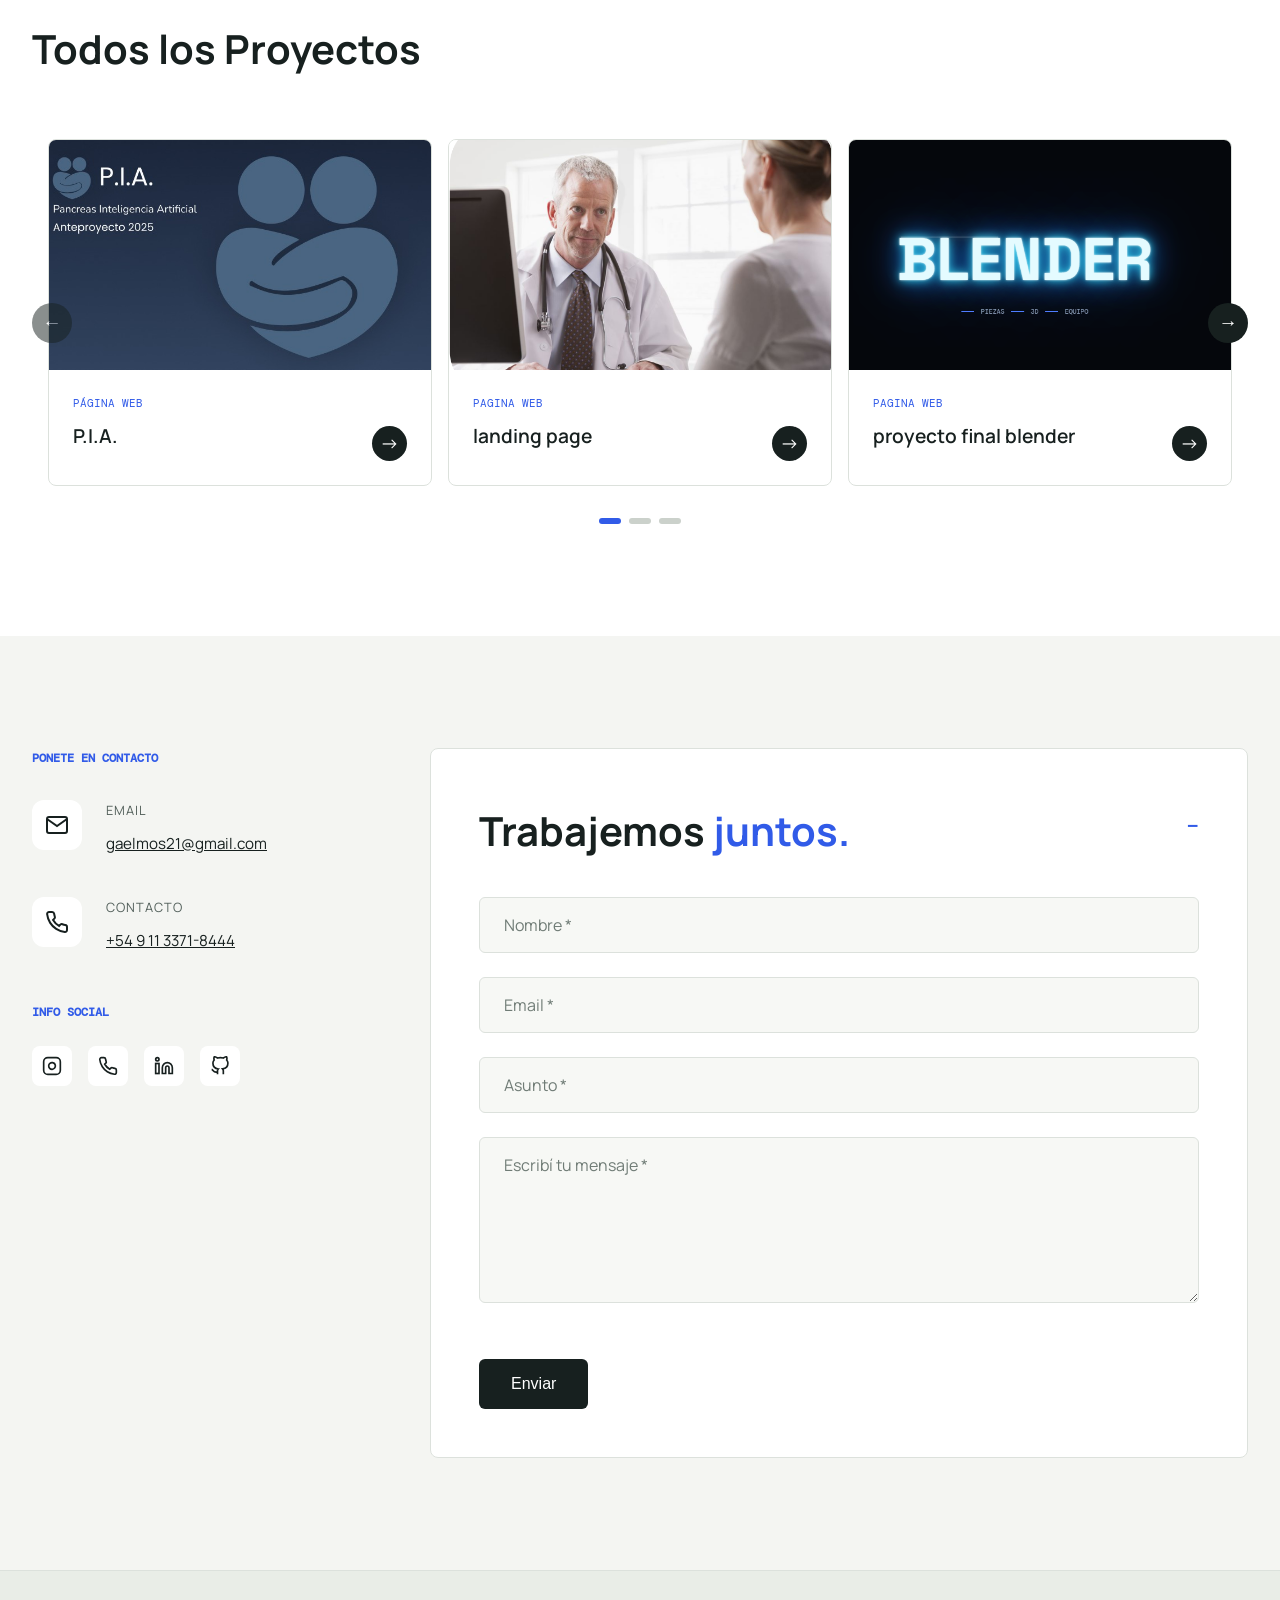
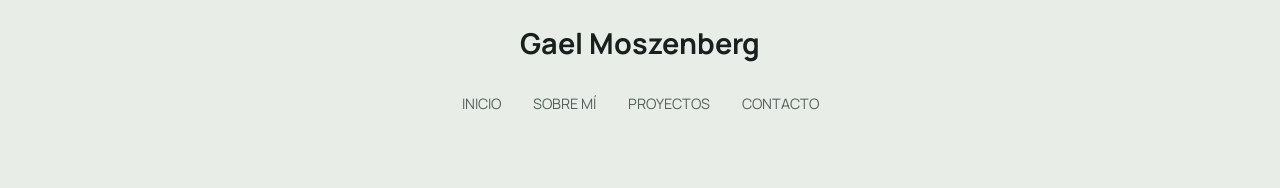
==== commit 3714afe3: "enviar-correo" ====
--- a/portfolio-GaelMoszenberg/index.html
+++ b/portfolio-GaelMoszenberg/index.html
@@ -459,7 +459,7 @@
                     </div>
                     <div class="texto-contacto">
                         <p class="label-contacto">CONTACTO</p>
-                        <a class="valor-contacto" href="tel:+5491189232145">+54 9 11 8923-2145</a>
+                        <a class="valor-contacto" href="tel:+5491133718444">+54 9 11 3371-8444</a>
                     </div>
                 </div>
 
@@ -519,7 +519,7 @@
                         <textarea id="mensaje" name="mensaje" placeholder="Escribí tu mensaje *" rows="6" aria-label="Mensaje" required></textarea>
                     </div>
                         <p class="estado-formulario" id="estado-formulario" aria-live="polite"></p>
-                        <button type="submit" class="boton-enviar">Preparar correo</button>
+                        <button type="submit" class="boton-enviar">Enviar</button>
                 </form>
             </div>
         </div>
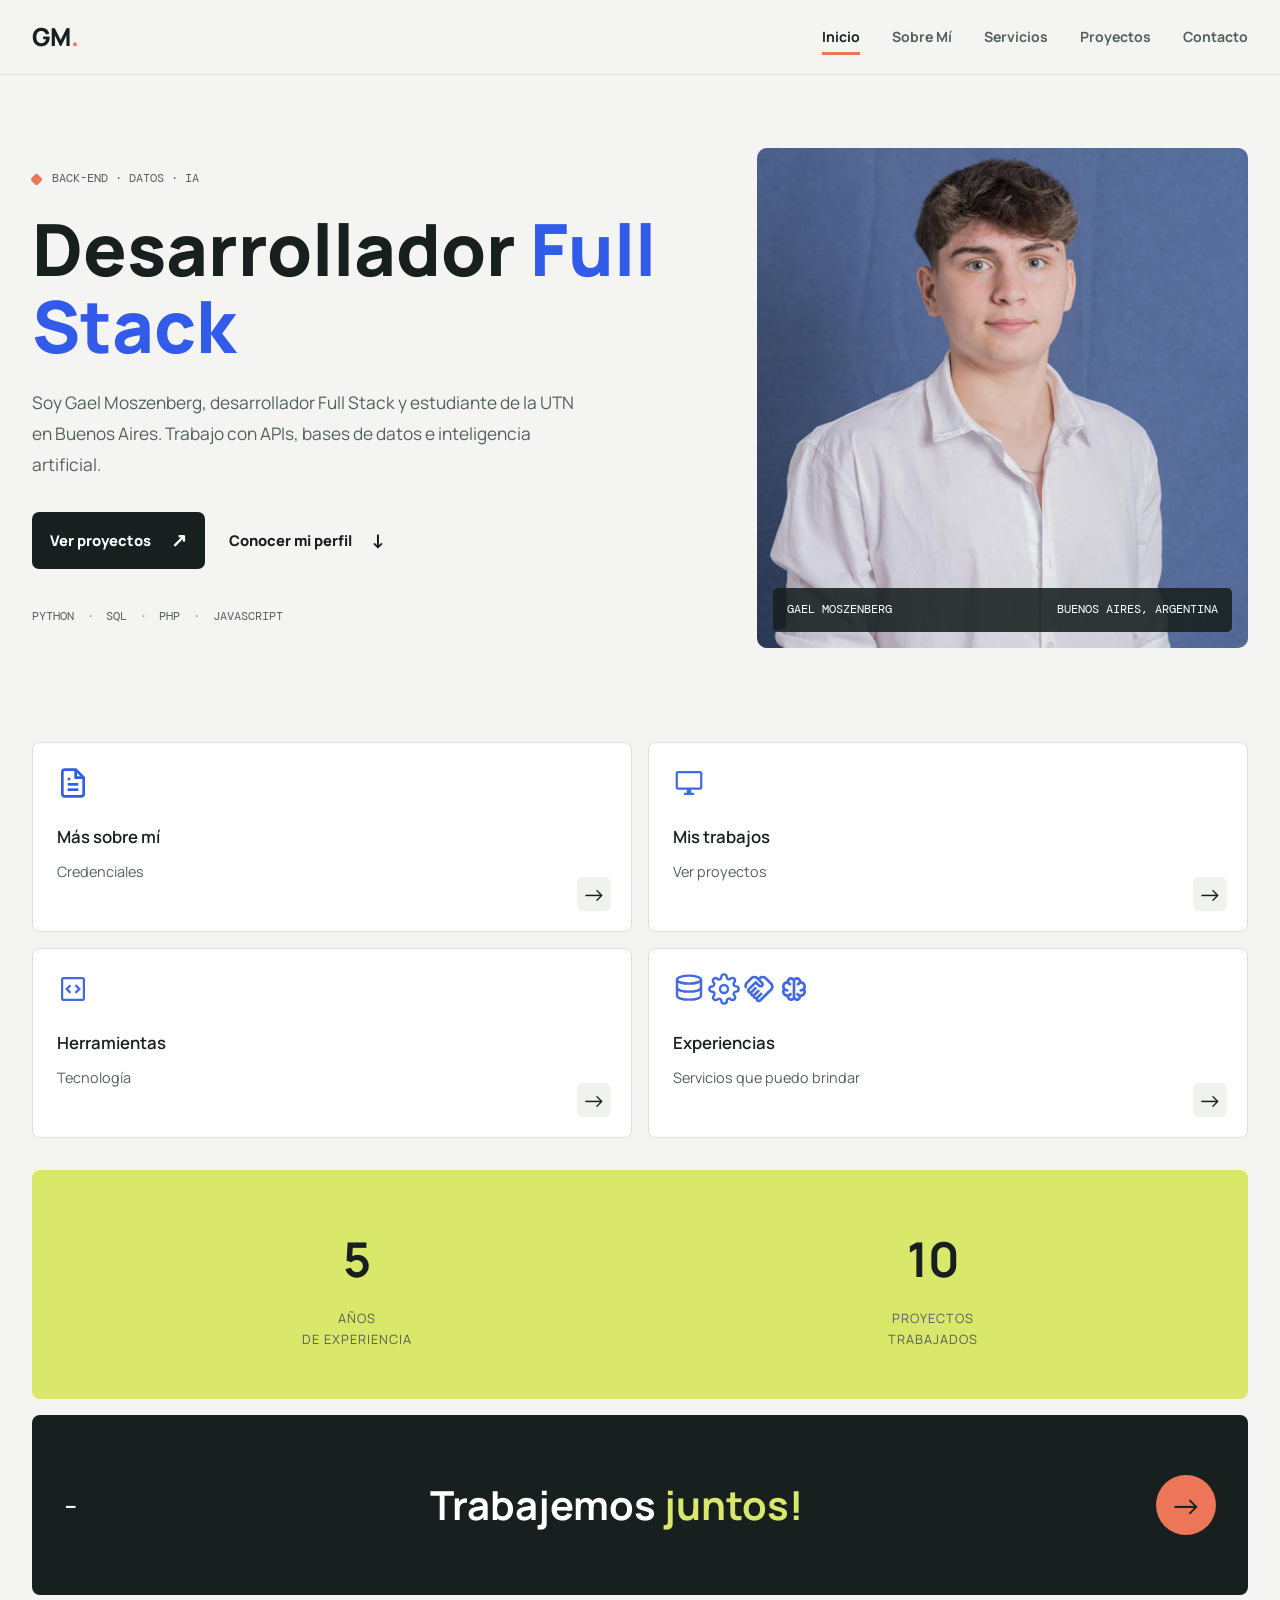
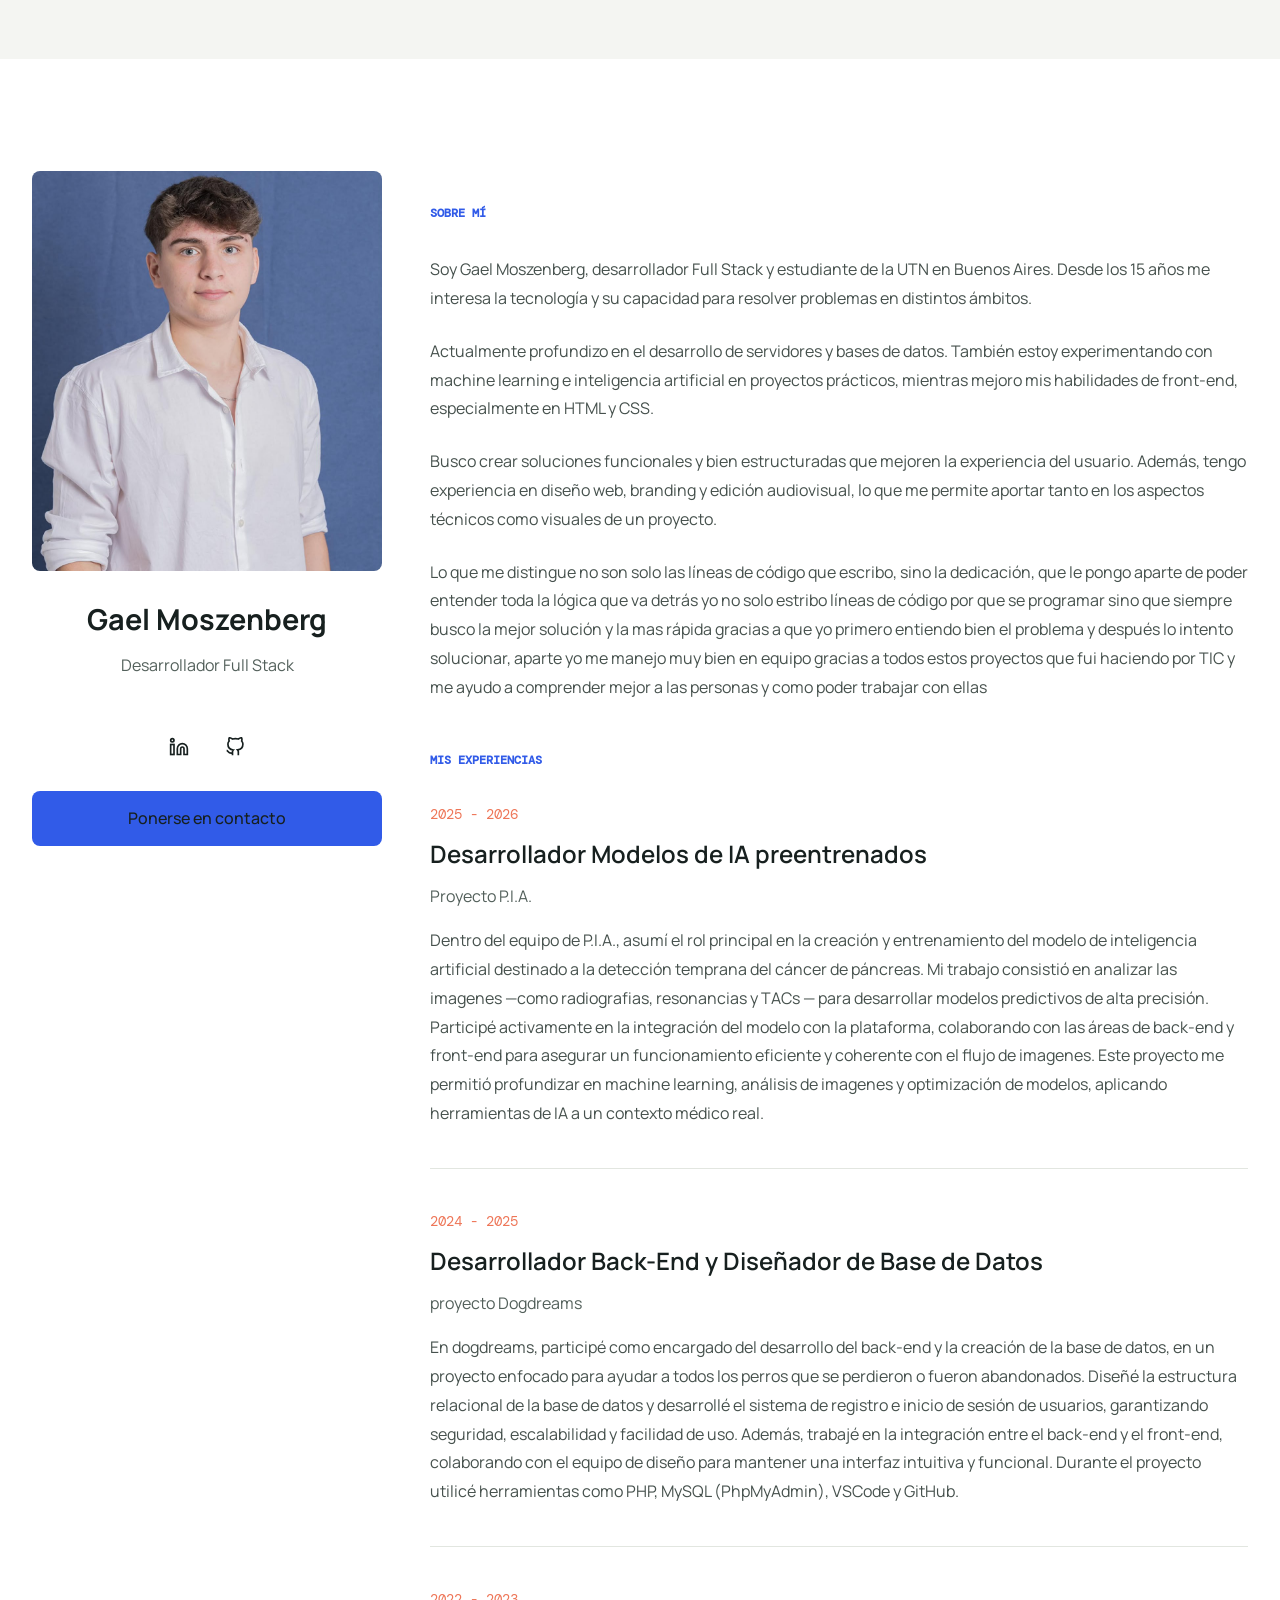
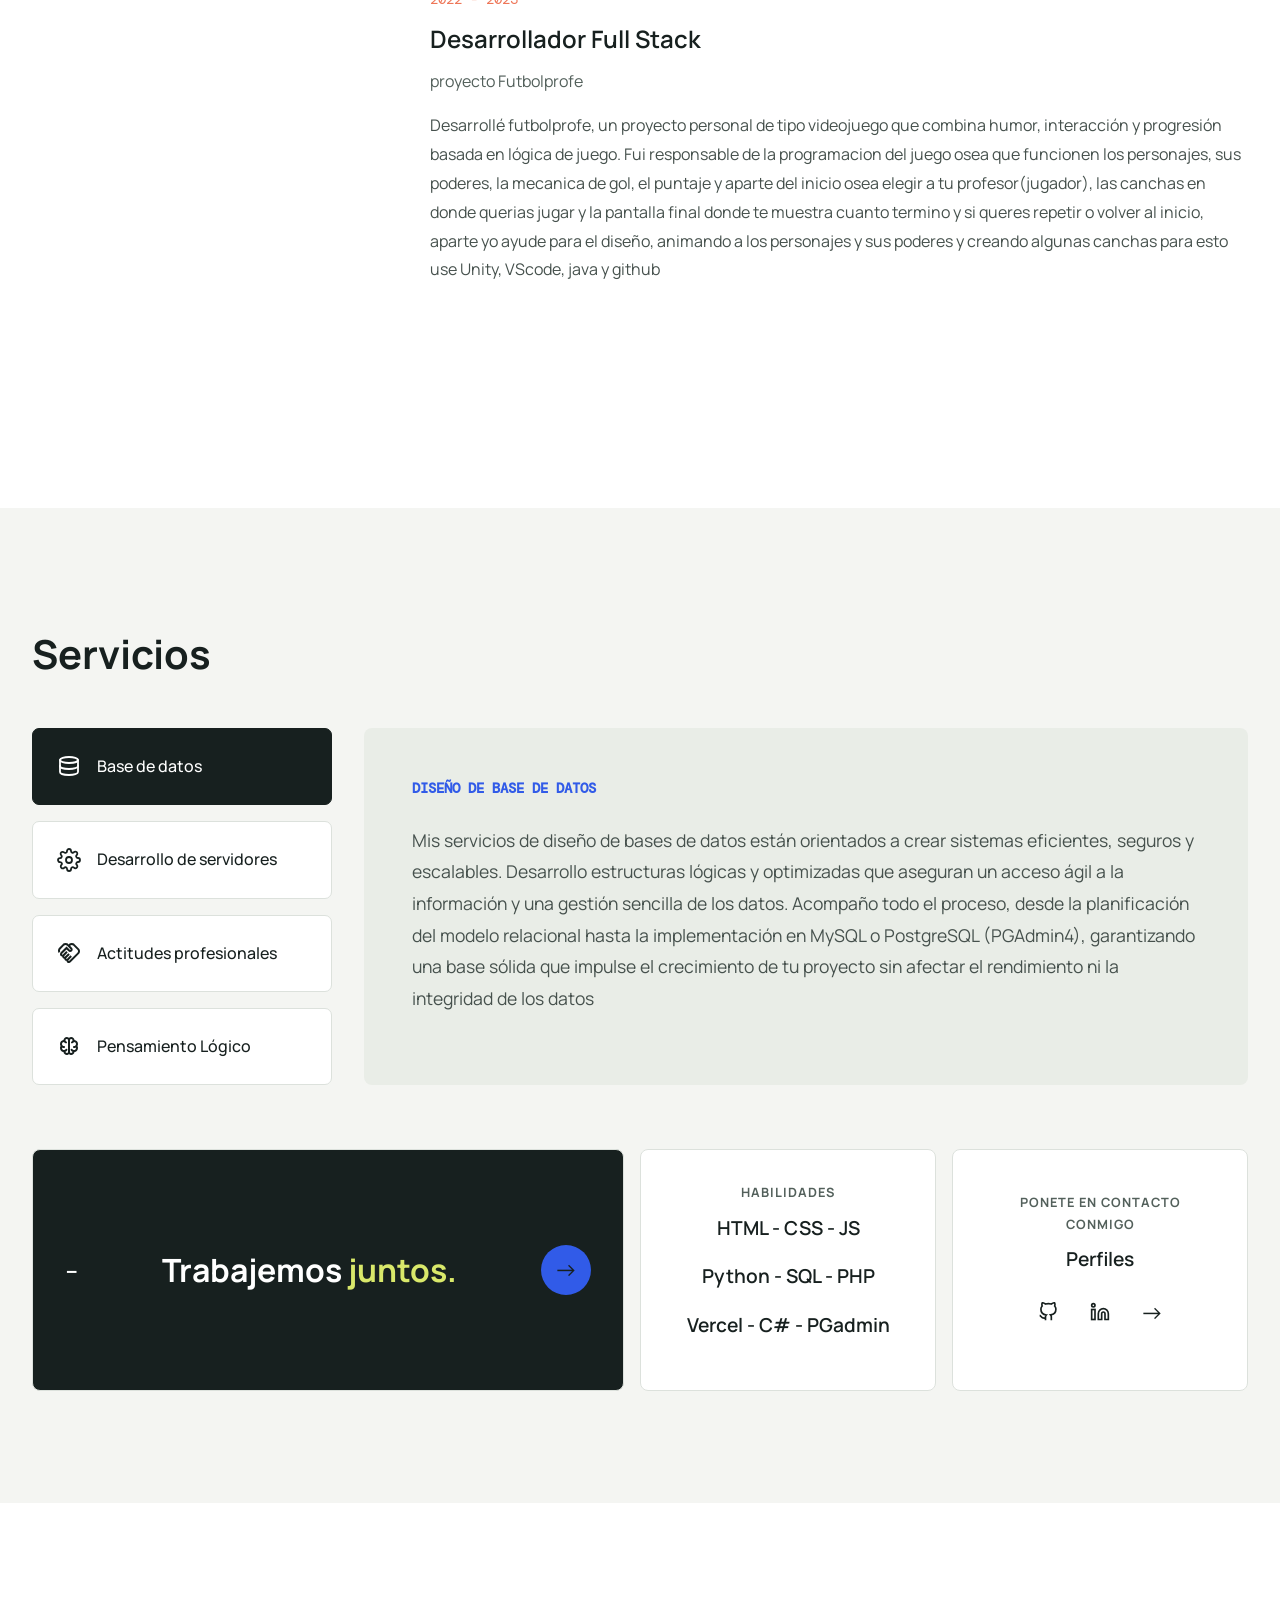
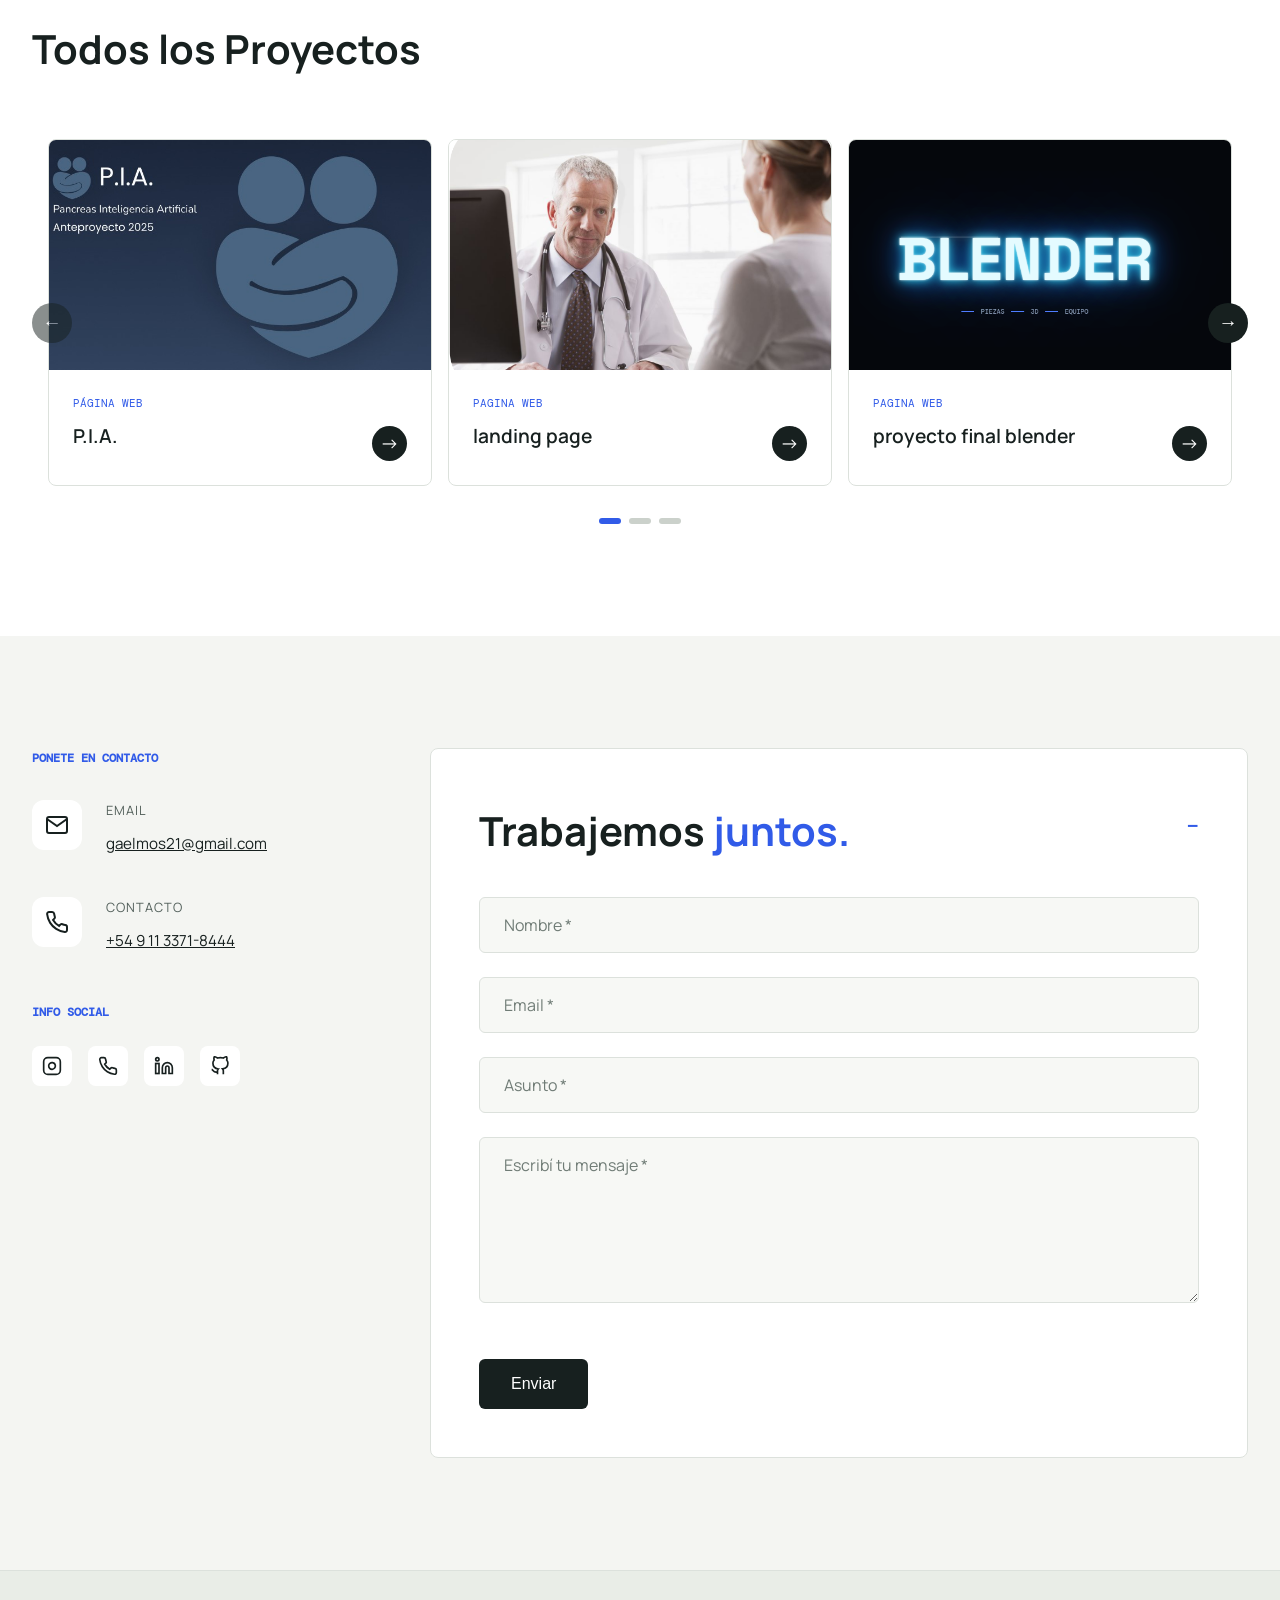
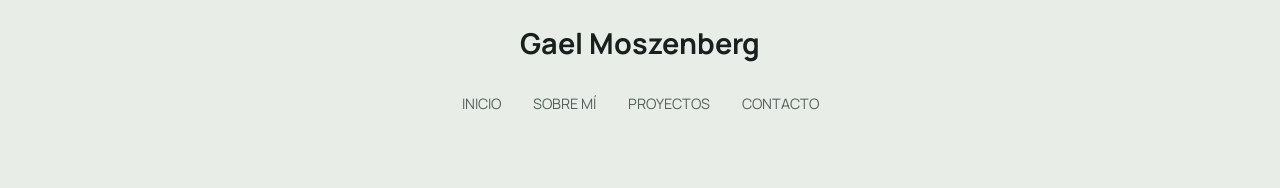
==== commit 92b1b0b9: "mejora-correo" ====
--- a/portfolio-GaelMoszenberg/index.html
+++ b/portfolio-GaelMoszenberg/index.html
@@ -539,6 +539,6 @@
         </div>
     </footer>
 
-    <script src="mainGae.js?v=b580af5"></script>
+    <script src="mainGae.js?v=b580af6"></script>
 </body>
 </html>
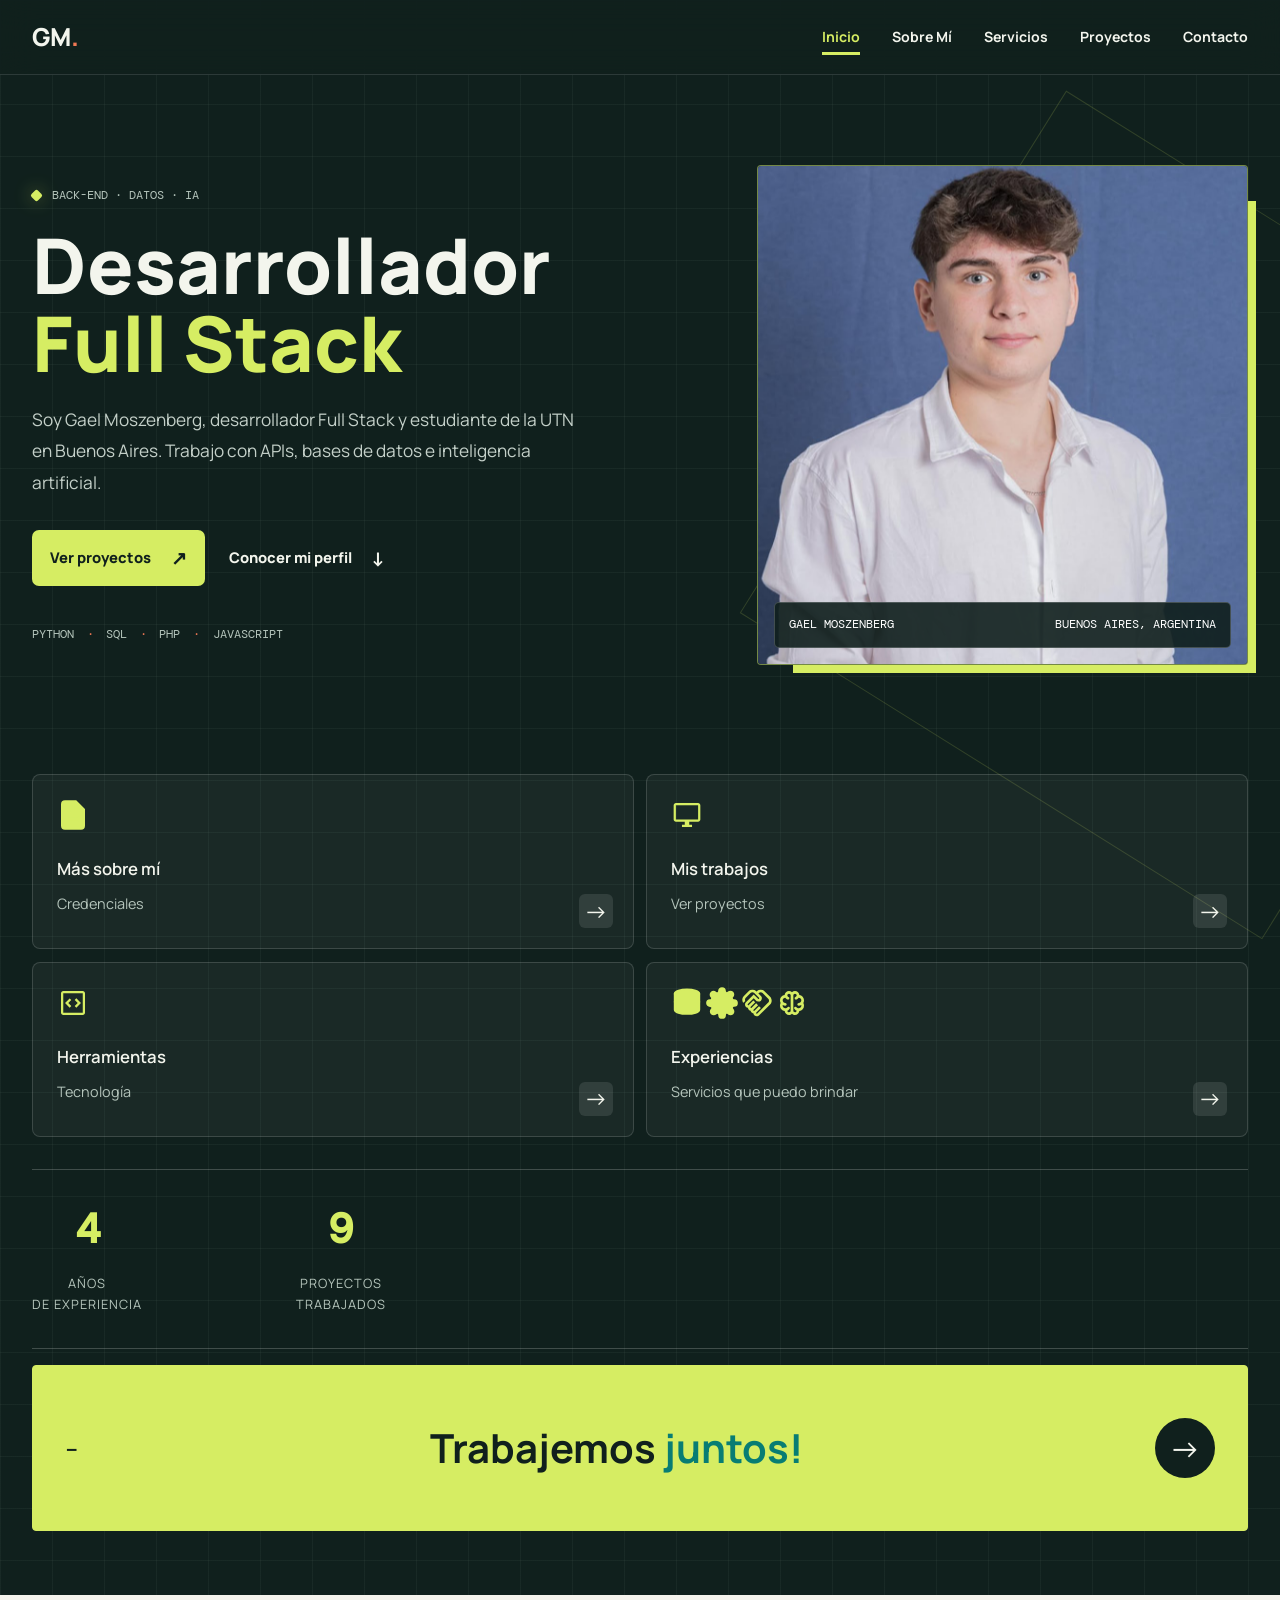
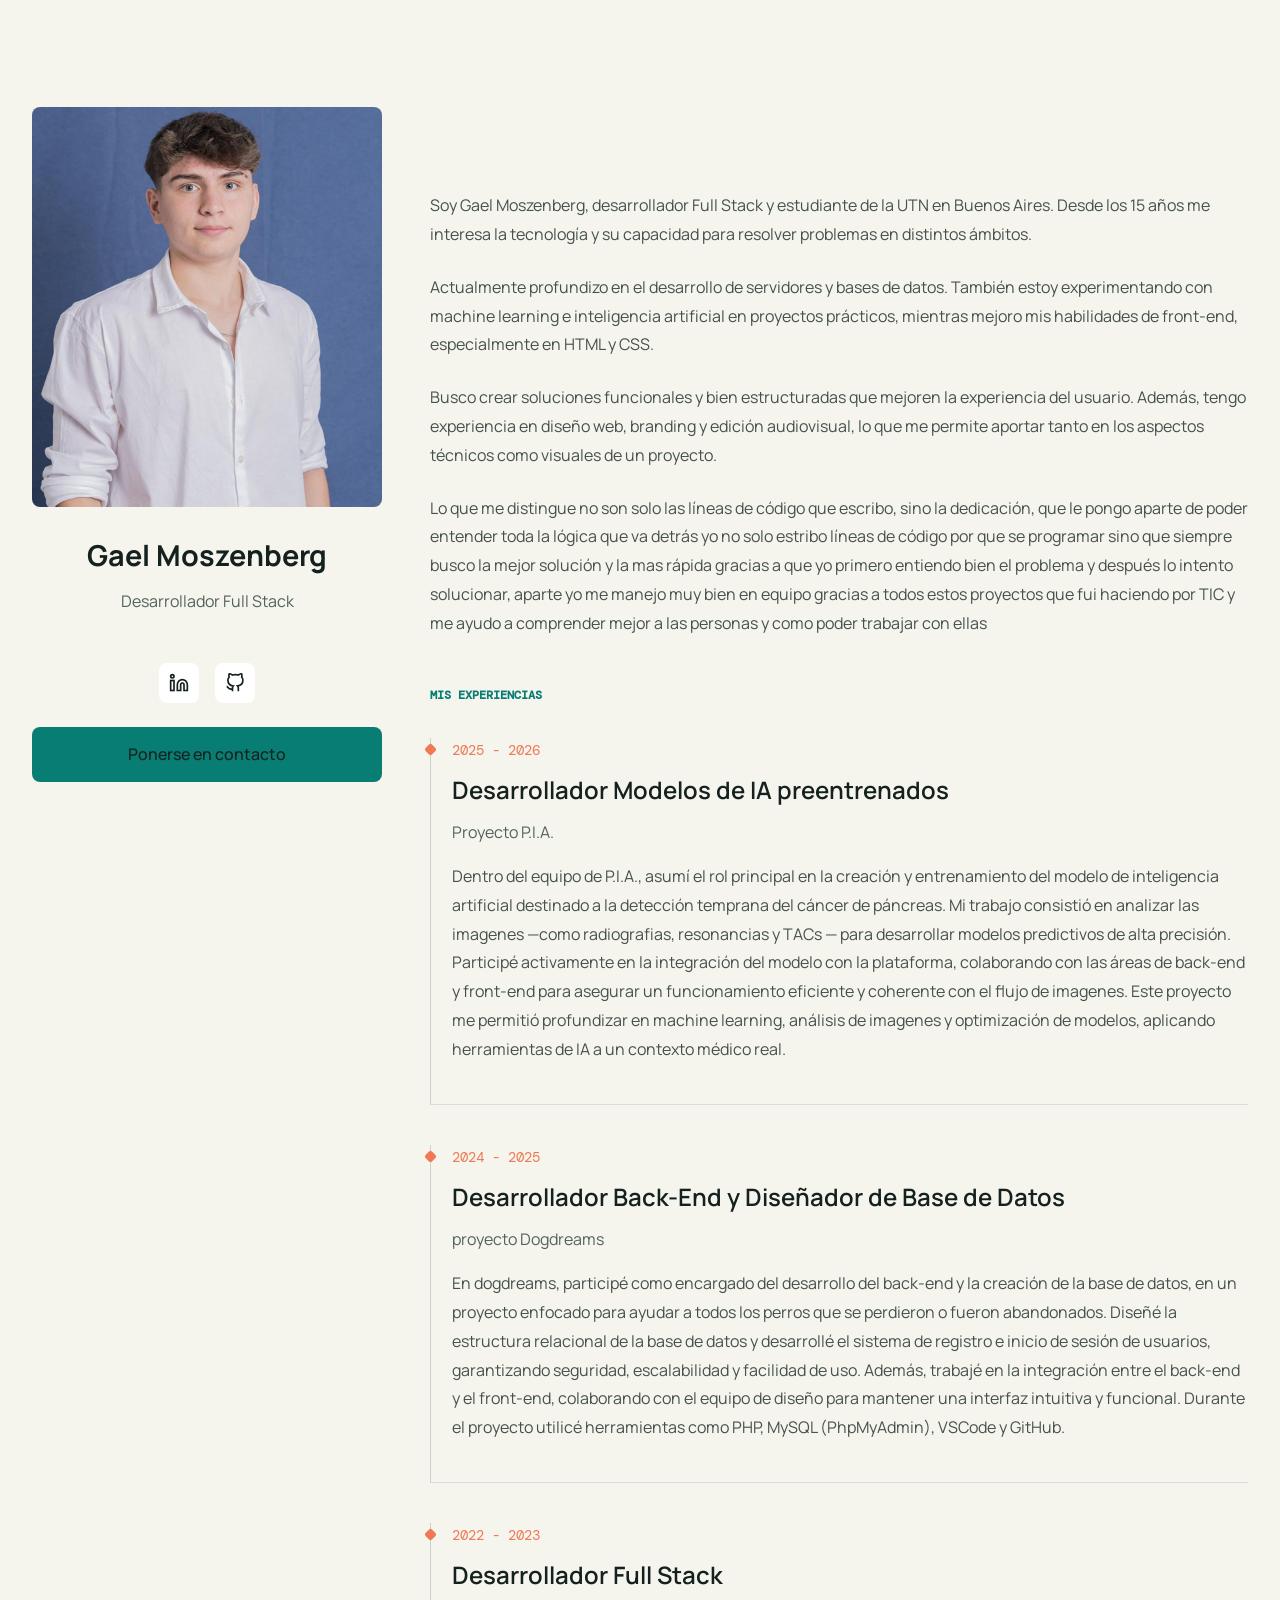
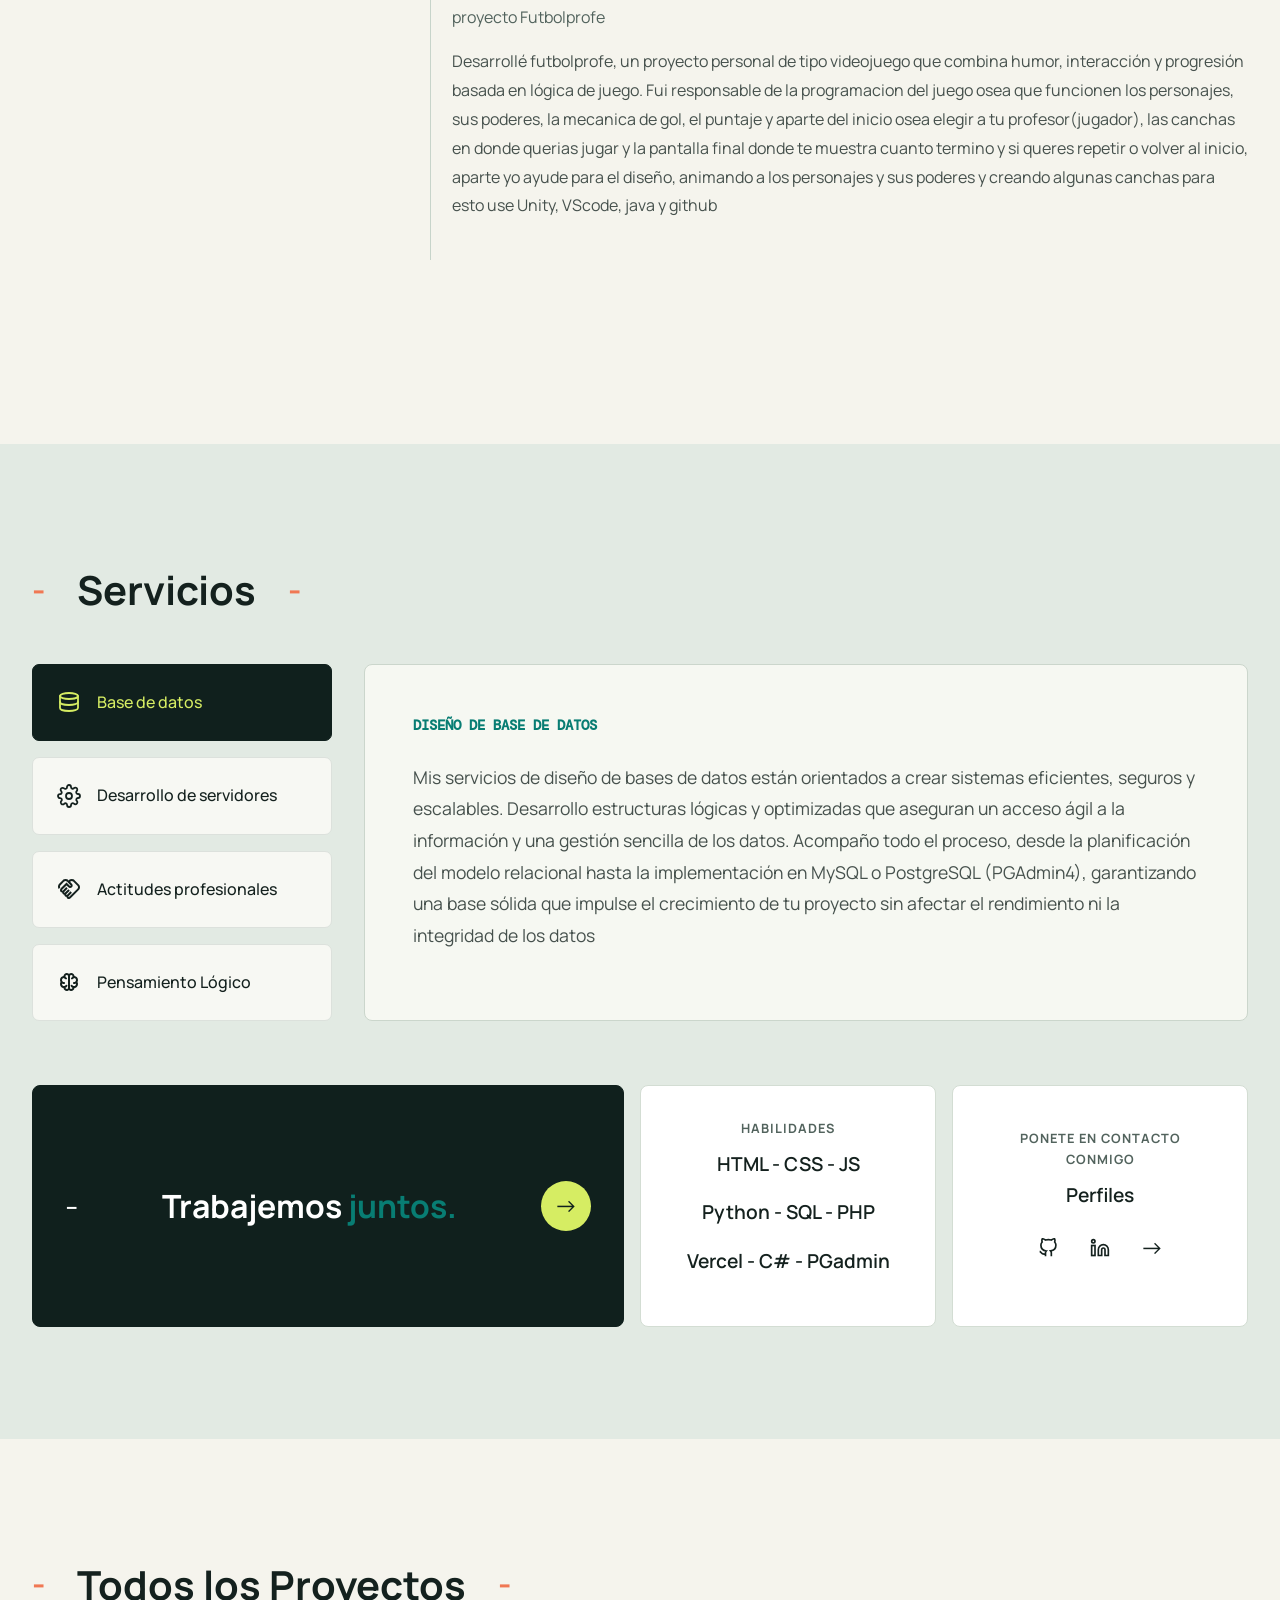
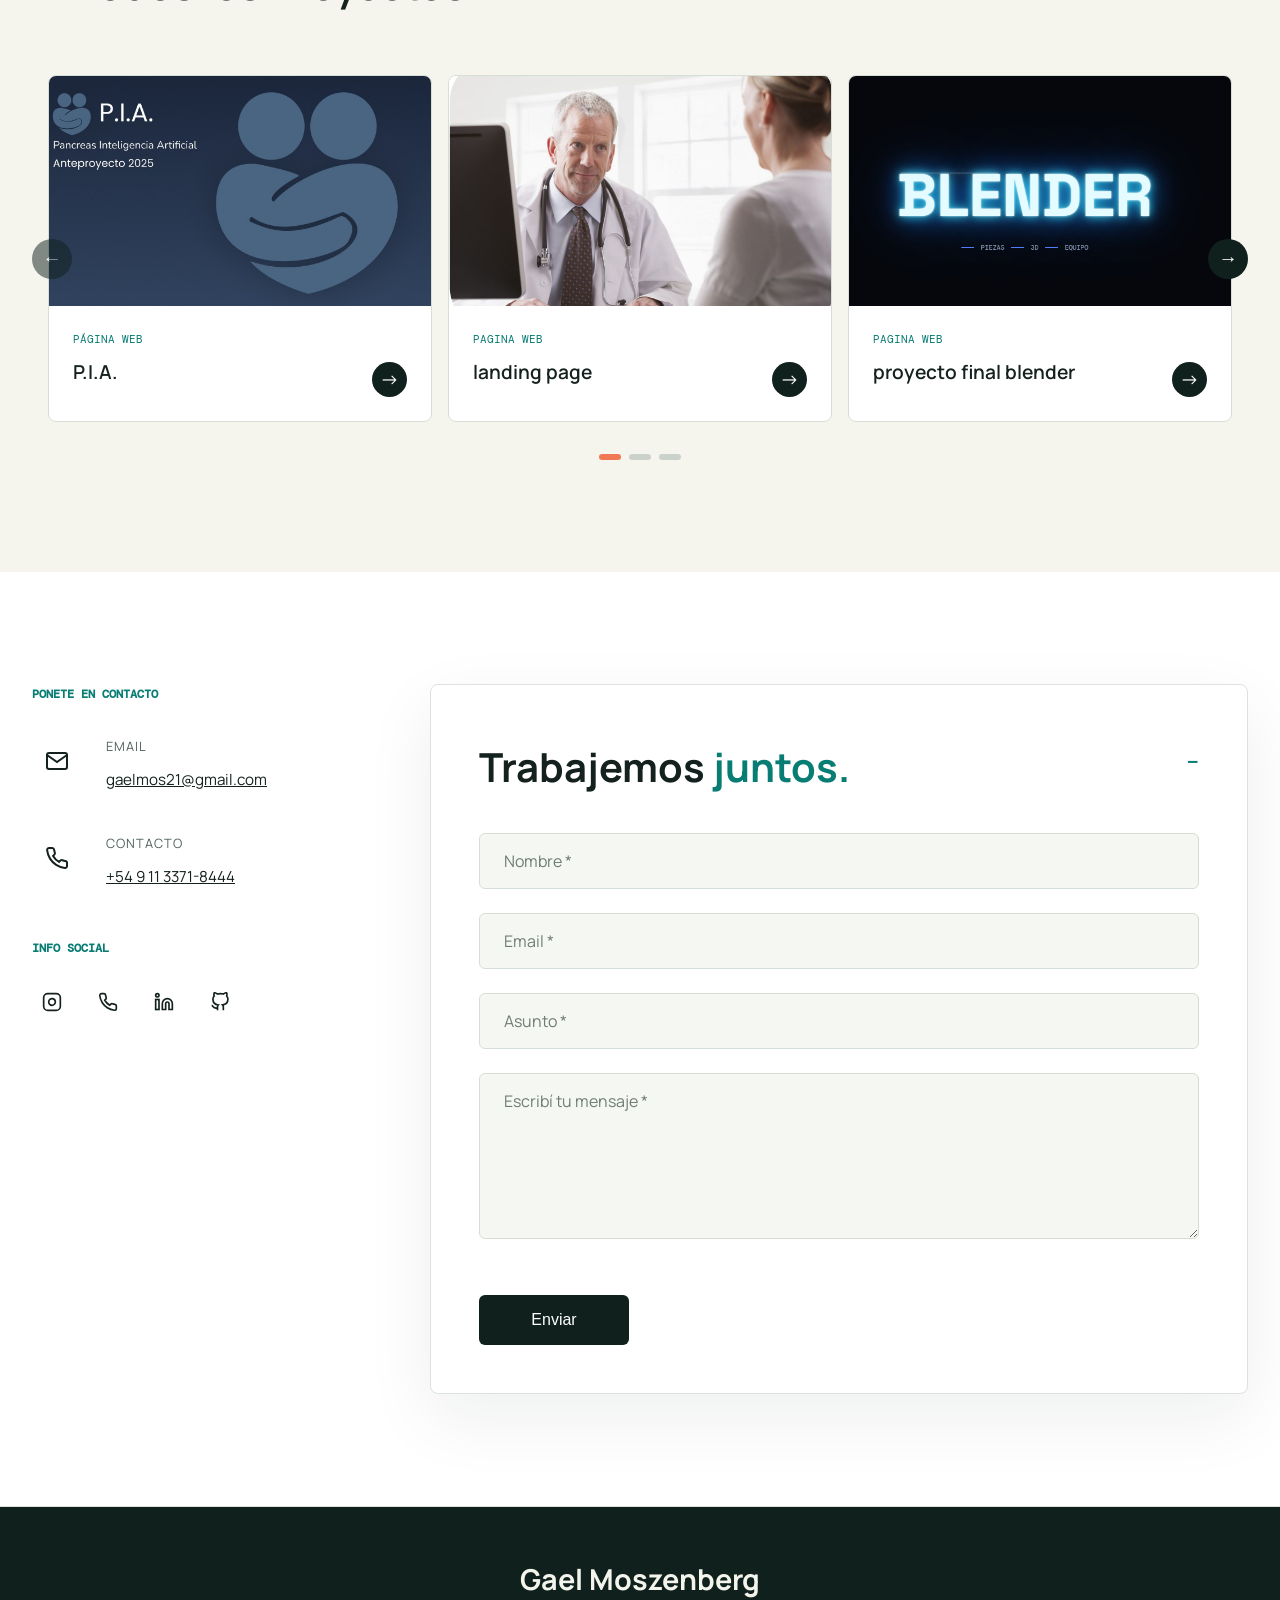
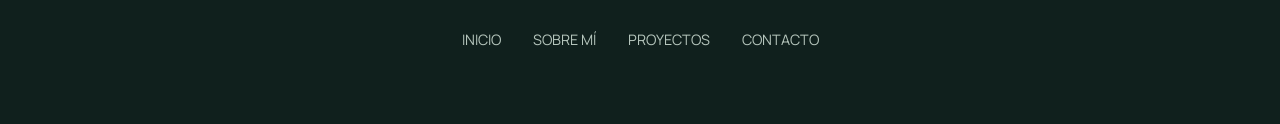
==== commit bf8a824a: "mejora-estetica" ====
--- a/portfolio-GaelMoszenberg/index.html
+++ b/portfolio-GaelMoszenberg/index.html
@@ -8,7 +8,7 @@
     <link rel="preconnect" href="https://fonts.googleapis.com">
     <link rel="preconnect" href="https://fonts.gstatic.com" crossorigin>
     <link href="https://fonts.googleapis.com/css2?family=DM+Mono:wght@400;500&family=Manrope:wght@400;500;600;700;800&display=swap" rel="stylesheet">
-    <link rel="stylesheet" href="estilos.css?v=b580af5">
+    <link rel="stylesheet" href="estilos.css?v=b580af6">
 </head>
 <body>
     <a class="enlace-saltar" href="#contenido">Saltar al contenido</a>
--- a/portfolio-GaelMoszenberg/estilos.css
+++ b/portfolio-GaelMoszenberg/estilos.css
@@ -1951,3 +1951,503 @@
         transition-duration: 0.01ms !important;
     }
 }
+
+:root {
+    --color-fondo: #eef1eb;
+    --color-fondo-secundario: #ffffff;
+    --color-texto: #14211e;
+    --color-texto-secundario: #52635d;
+    --color-azul: #087d73;
+    --color-azul-hover: #12a091;
+    --color-coral: #f07854;
+    --color-lima: #d6ed63;
+    --color-noche: #10201d;
+    --radio-borde: 6px;
+    --transicion: 220ms cubic-bezier(0.2, 0.7, 0.2, 1);
+}
+
+body {
+    background-color: var(--color-fondo);
+    background-image: linear-gradient(rgba(16, 32, 29, 0.025) 1px, transparent 1px), linear-gradient(90deg, rgba(16, 32, 29, 0.025) 1px, transparent 1px);
+    background-size: 48px 48px;
+}
+
+.navegacion {
+    overflow: hidden;
+    background: rgba(16, 32, 29, 0.94);
+    border-bottom-color: rgba(255, 255, 255, 0.12);
+}
+
+.navegacion::after {
+    position: absolute;
+    right: 0;
+    bottom: 0;
+    left: 0;
+    height: 2px;
+    background: var(--color-lima);
+    content: "";
+    transform: scaleX(var(--progreso-scroll, 0));
+    transform-origin: left;
+}
+
+.logo,
+.enlace-nav,
+.boton-menu-movil span {
+    color: #f3f5ed;
+}
+
+.enlace-nav:hover,
+.enlace-nav.activo {
+    color: var(--color-lima);
+}
+
+.enlace-nav.activo::after {
+    background: var(--color-lima);
+}
+
+.boton-menu-movil {
+    border-color: rgba(255, 255, 255, 0.22);
+}
+
+.boton-menu-movil span {
+    background: #f3f5ed;
+}
+
+.seccion-inicio {
+    position: relative;
+    isolation: isolate;
+    overflow: hidden;
+    padding-top: 120px;
+    background-color: var(--color-noche);
+    background-image: linear-gradient(rgba(223, 242, 224, 0.045) 1px, transparent 1px), linear-gradient(90deg, rgba(223, 242, 224, 0.045) 1px, transparent 1px);
+    background-size: 52px 52px;
+    color: #f3f5ed;
+}
+
+.seccion-inicio::before {
+    position: absolute;
+    z-index: -1;
+    top: 13%;
+    right: -12rem;
+    width: min(48vw, 700px);
+    aspect-ratio: 1;
+    border: 1px solid rgba(214, 237, 99, 0.16);
+    content: "";
+    transform: rotate(32deg);
+}
+
+.hero-stage {
+    position: relative;
+    min-height: 590px;
+}
+
+.hero-eyebrow,
+.hero-tecnologias {
+    color: #b5c5bc;
+}
+
+.hero-mark {
+    background: var(--color-lima);
+    box-shadow: 0 0 18px rgba(214, 237, 99, 0.48);
+}
+
+.hero-titulo {
+    max-width: 720px;
+    font-size: clamp(3.5rem, 6vw, 6rem);
+    line-height: 1.02;
+}
+
+.hero-titulo span {
+    color: var(--color-lima);
+}
+
+.hero-descripcion {
+    color: #c4d0c9;
+}
+
+.hero-primario {
+    background: var(--color-lima);
+    color: var(--color-noche);
+}
+
+.hero-primario:hover {
+    background: #e8fb8d;
+    color: var(--color-noche);
+}
+
+.hero-secundario {
+    color: #f3f5ed;
+}
+
+.hero-tecnologias span {
+    color: var(--color-coral);
+}
+
+.hero-retrato {
+    border: 1px solid rgba(214, 237, 99, 0.46);
+    border-radius: 4px;
+    background: #21332e;
+    box-shadow: 22px 22px 0 -14px var(--color-lima);
+}
+
+.hero-retrato img {
+    transform: translate3d(var(--parallax-x, 0), var(--parallax-y, 0), 0) scale(1.04);
+    transition: transform 500ms cubic-bezier(0.2, 0.7, 0.2, 1);
+}
+
+.hero-retrato figcaption {
+    border: 1px solid rgba(255, 255, 255, 0.2);
+    background: rgba(16, 32, 29, 0.9);
+}
+
+.tarjetas-info {
+    gap: 0.8rem;
+}
+
+.tarjeta-info {
+    min-height: 175px;
+    border-color: rgba(255, 255, 255, 0.15);
+    background: rgba(255, 255, 255, 0.045);
+    color: #f3f5ed;
+    transition: border-color var(--transicion), background var(--transicion), transform var(--transicion);
+}
+
+.tarjeta-info:hover {
+    border-color: var(--color-lima);
+    background: rgba(214, 237, 99, 0.09);
+    box-shadow: none;
+    transform: translateY(-6px);
+}
+
+.icono-tarjeta {
+    color: var(--color-lima);
+}
+
+.icono-tarjeta svg {
+    fill: currentColor;
+    stroke: currentColor;
+}
+
+.tarjeta-info .descripcion-tarjeta {
+    color: #b5c5bc;
+}
+
+.flecha-tarjeta {
+    background: rgba(255, 255, 255, 0.1);
+    color: #f3f5ed;
+}
+
+.tarjeta-info:hover .flecha-tarjeta {
+    background: var(--color-lima);
+    color: var(--color-noche);
+}
+
+.estadisticas {
+    justify-content: flex-start;
+    gap: clamp(3rem, 12vw, 10rem);
+    padding: 1.5rem 0 2rem;
+    border-top: 1px solid rgba(255, 255, 255, 0.2);
+    border-bottom: 1px solid rgba(255, 255, 255, 0.2);
+    border-radius: 0;
+    background: transparent;
+}
+
+.numero-estadistica {
+    color: var(--color-lima);
+    font-family: 'DM Mono', monospace;
+    font-size: 2.6rem;
+}
+
+.texto-estadistica {
+    color: #b5c5bc;
+}
+
+.cta-trabajemos {
+    min-height: 160px;
+    border: 1px solid var(--color-lima);
+    border-radius: 4px;
+    background: var(--color-lima);
+    color: var(--color-noche);
+}
+
+.cta-trabajemos .texto-azul,
+.titulo-cta-servicios .texto-azul {
+    color: var(--color-azul);
+}
+
+.cta-trabajemos .flecha-cta {
+    background: var(--color-noche);
+    color: #f3f5ed;
+}
+
+.cta-trabajemos .flecha-cta:hover {
+    background: var(--color-azul);
+}
+
+.seccion-sobre-mi,
+.seccion-proyectos {
+    background: #f5f4ed;
+}
+
+.seccion-servicios {
+    background: #e2eae3;
+}
+
+.seccion-contacto {
+    background: #fff;
+}
+
+.seccion-sobre-mi,
+.seccion-servicios,
+.seccion-proyectos,
+.seccion-contacto {
+    position: relative;
+}
+
+.titulo-seccion,
+.titulo-experiencia,
+.titulo-contacto,
+.titulo-redes,
+.subtitulo-servicio,
+.categoria-proyecto {
+    color: var(--color-azul);
+}
+
+.titulo-servicios .guion,
+.titulo-proyectos .guion {
+    display: inline-block;
+    color: var(--color-coral);
+}
+
+.item-experiencia {
+    position: relative;
+    padding-left: 1.3rem;
+    border-left: 1px solid #c7d4ca;
+    border-bottom-color: #d8dfd8;
+}
+
+.item-experiencia::before {
+    position: absolute;
+    top: 0.45rem;
+    left: -5px;
+    width: 9px;
+    height: 9px;
+    border-radius: 2px;
+    background: var(--color-coral);
+    content: "";
+    transform: rotate(45deg);
+}
+
+.item-menu-servicio {
+    background: #f7f8f3;
+}
+
+.item-menu-servicio:hover,
+.item-menu-servicio.activo {
+    border-color: var(--color-noche);
+    background: var(--color-noche);
+    color: var(--color-lima);
+}
+
+.contenido-servicios {
+    border: 1px solid #cbd6cc;
+    background: #f6f8f2;
+}
+
+.contenido-cta-servicios,
+.perfiles-servicios {
+    border-color: #d3ddd3;
+}
+
+.contenido-cta-servicios {
+    border-color: var(--color-noche);
+    background: var(--color-noche);
+}
+
+.contenido-cta-servicios .flecha-cta-servicios {
+    background: var(--color-lima);
+    color: var(--color-noche);
+}
+
+.tarjeta-proyecto {
+    border-color: #d7ded6;
+    background: #fff;
+}
+
+.tarjeta-proyecto:hover {
+    border-color: var(--color-azul);
+    box-shadow: 0 18px 40px rgba(16, 32, 29, 0.12);
+    transform: translateY(-6px);
+}
+
+.imagen-proyecto {
+    background: #dfe7df;
+}
+
+.imagen-proyecto img {
+    transition: transform 500ms cubic-bezier(0.2, 0.7, 0.2, 1), filter 500ms ease;
+}
+
+.tarjeta-proyecto:hover .imagen-proyecto img {
+    filter: saturate(1.12);
+    transform: scale(1.045);
+}
+
+.enlace-proyecto,
+.carousel-button {
+    background: var(--color-noche);
+}
+
+.enlace-proyecto:hover,
+.carousel-button:hover:not(:disabled) {
+    background: var(--color-azul);
+}
+
+.carousel-dot.active {
+    background: var(--color-coral);
+}
+
+.formulario-contacto {
+    border-color: #dce3dc;
+    box-shadow: 0 24px 70px rgba(16, 32, 29, 0.07);
+}
+
+.campo-formulario input,
+.campo-formulario textarea {
+    border-color: #d5ded6;
+    background: #f5f7f2;
+}
+
+.campo-formulario input:focus,
+.campo-formulario textarea:focus {
+    border-color: var(--color-azul);
+    box-shadow: 0 0 0 3px rgba(8, 125, 115, 0.12);
+}
+
+.boton-enviar {
+    min-width: 150px;
+    background: var(--color-noche);
+}
+
+.boton-enviar:hover {
+    background: var(--color-azul);
+}
+
+.footer {
+    background: var(--color-noche);
+    color: #f3f5ed;
+}
+
+.nav-footer a {
+    color: #b5c5bc;
+}
+
+.nav-footer a:hover {
+    color: var(--color-lima);
+}
+
+.revelar {
+    opacity: 0;
+    transform: translateY(24px);
+    transition: opacity 700ms cubic-bezier(0.2, 0.7, 0.2, 1), transform 700ms cubic-bezier(0.2, 0.7, 0.2, 1);
+    transition-delay: var(--revelar-demora, 0ms);
+}
+
+.revelar.visible {
+    opacity: 1;
+    transform: translateY(0);
+}
+
+.hero-retrato.revelar {
+    transform: translateY(24px) rotate(1deg);
+}
+
+.hero-retrato.revelar.visible {
+    transform: translateY(0) rotate(0);
+}
+
+.estado-formulario {
+    color: var(--color-azul);
+}
+
+@media (max-width: 968px) {
+    .menu-nav.activo {
+        background: var(--color-noche);
+        border-bottom-color: rgba(255, 255, 255, 0.14);
+    }
+
+    .menu-nav.activo .enlace-nav {
+        color: #f3f5ed;
+    }
+
+    .hero-stage {
+        grid-template-columns: minmax(0, 1fr);
+        min-height: auto;
+        gap: 2.5rem;
+    }
+
+    .hero-copy {
+        max-width: 760px;
+    }
+
+    .hero-retrato {
+        width: min(100%, 560px);
+        height: clamp(350px, 56vw, 480px);
+        margin-inline: auto;
+    }
+
+    .hero-titulo {
+        font-size: clamp(3rem, 8vw, 5rem);
+    }
+}
+
+@media (max-width: 640px) {
+    .seccion-inicio {
+        padding-top: 96px;
+    }
+
+    .hero-titulo {
+        font-size: clamp(1.8rem, 9vw, 3rem);
+    }
+
+    .hero-retrato {
+        box-shadow: 12px 12px 0 -8px var(--color-lima);
+    }
+
+    .estadisticas {
+        justify-content: space-between;
+        gap: 1rem;
+        padding: 1.25rem 0;
+    }
+
+    .numero-estadistica {
+        font-size: 2.1rem;
+    }
+
+    .texto-estadistica {
+        font-size: 0.68rem;
+    }
+
+    .cta-trabajemos {
+        min-height: 130px;
+    }
+
+    .titulo-cta {
+        color: var(--color-noche);
+        font-size: 1.55rem;
+    }
+
+    .seccion-inicio::before {
+        top: 34%;
+        right: -19rem;
+        width: 30rem;
+    }
+}
+
+@media (prefers-reduced-motion: reduce) {
+    .revelar,
+    .hero-retrato.revelar {
+        opacity: 1;
+        transform: none;
+    }
+}
